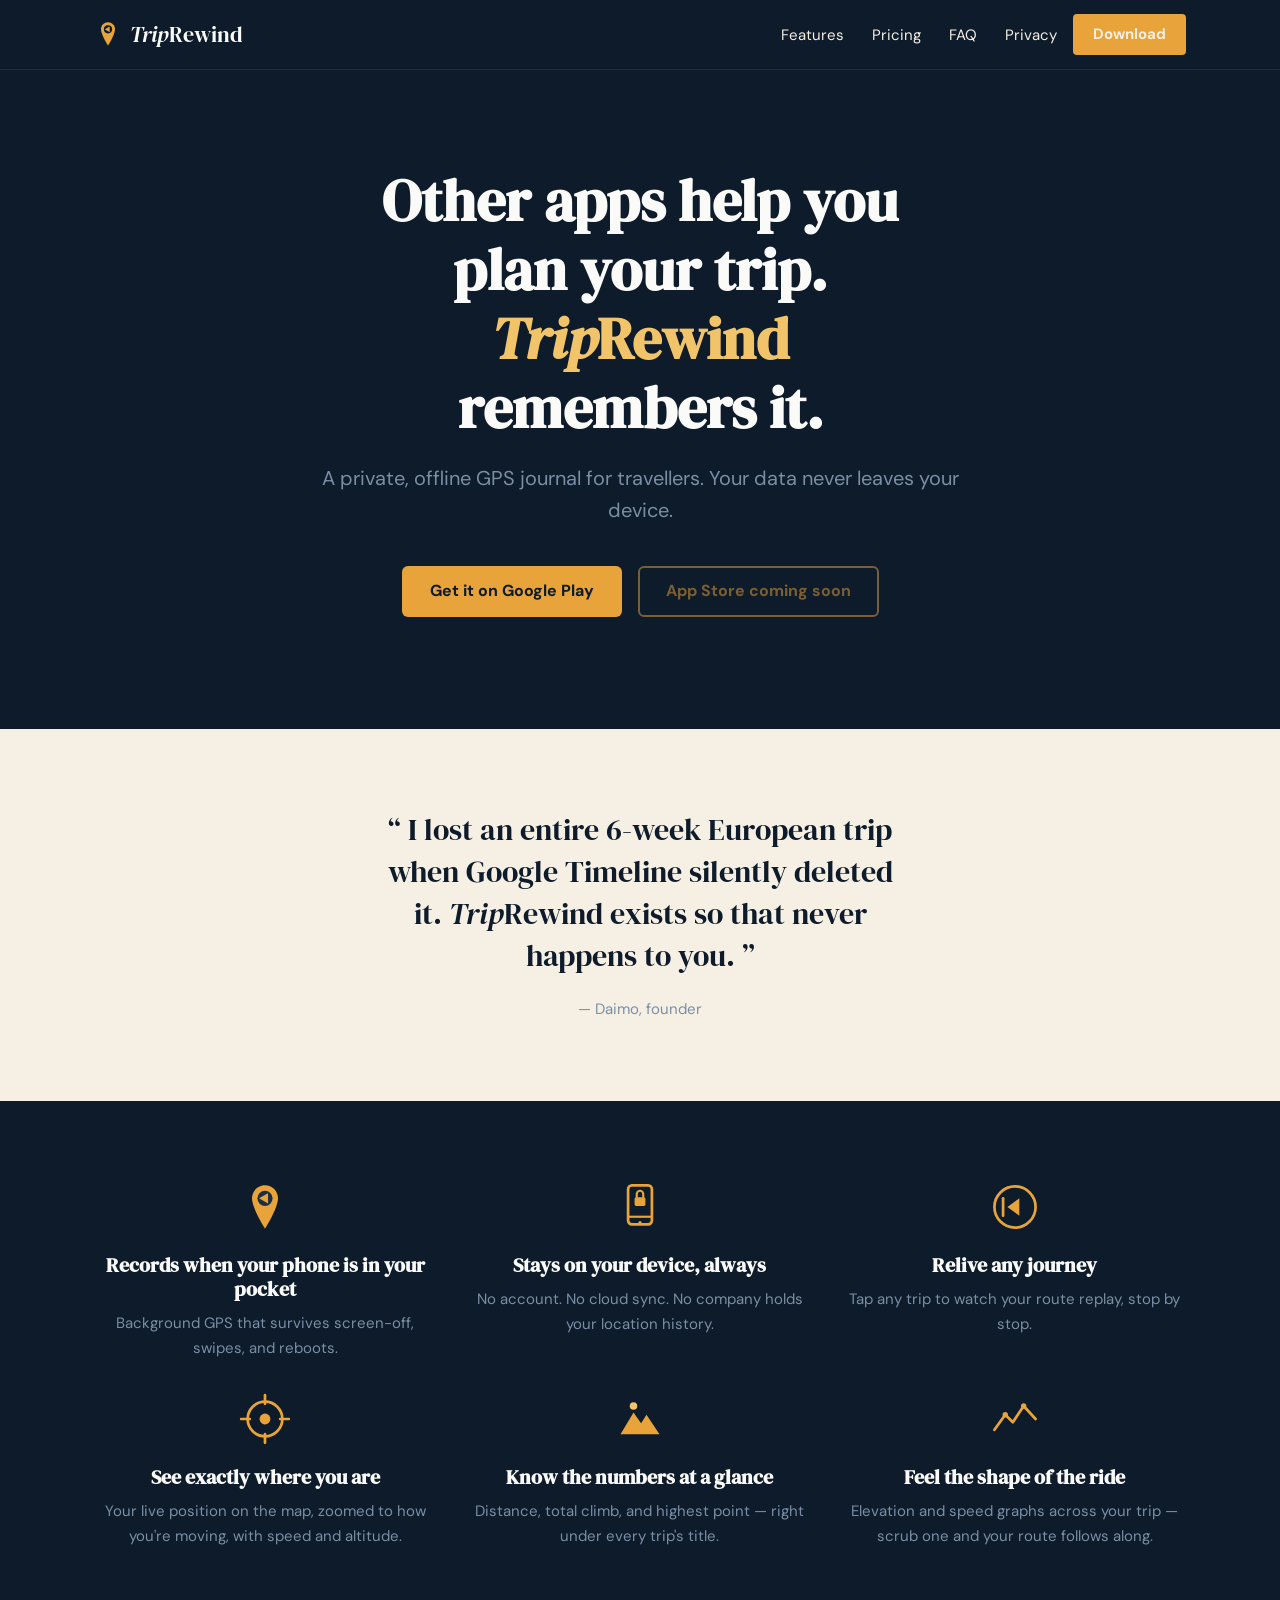
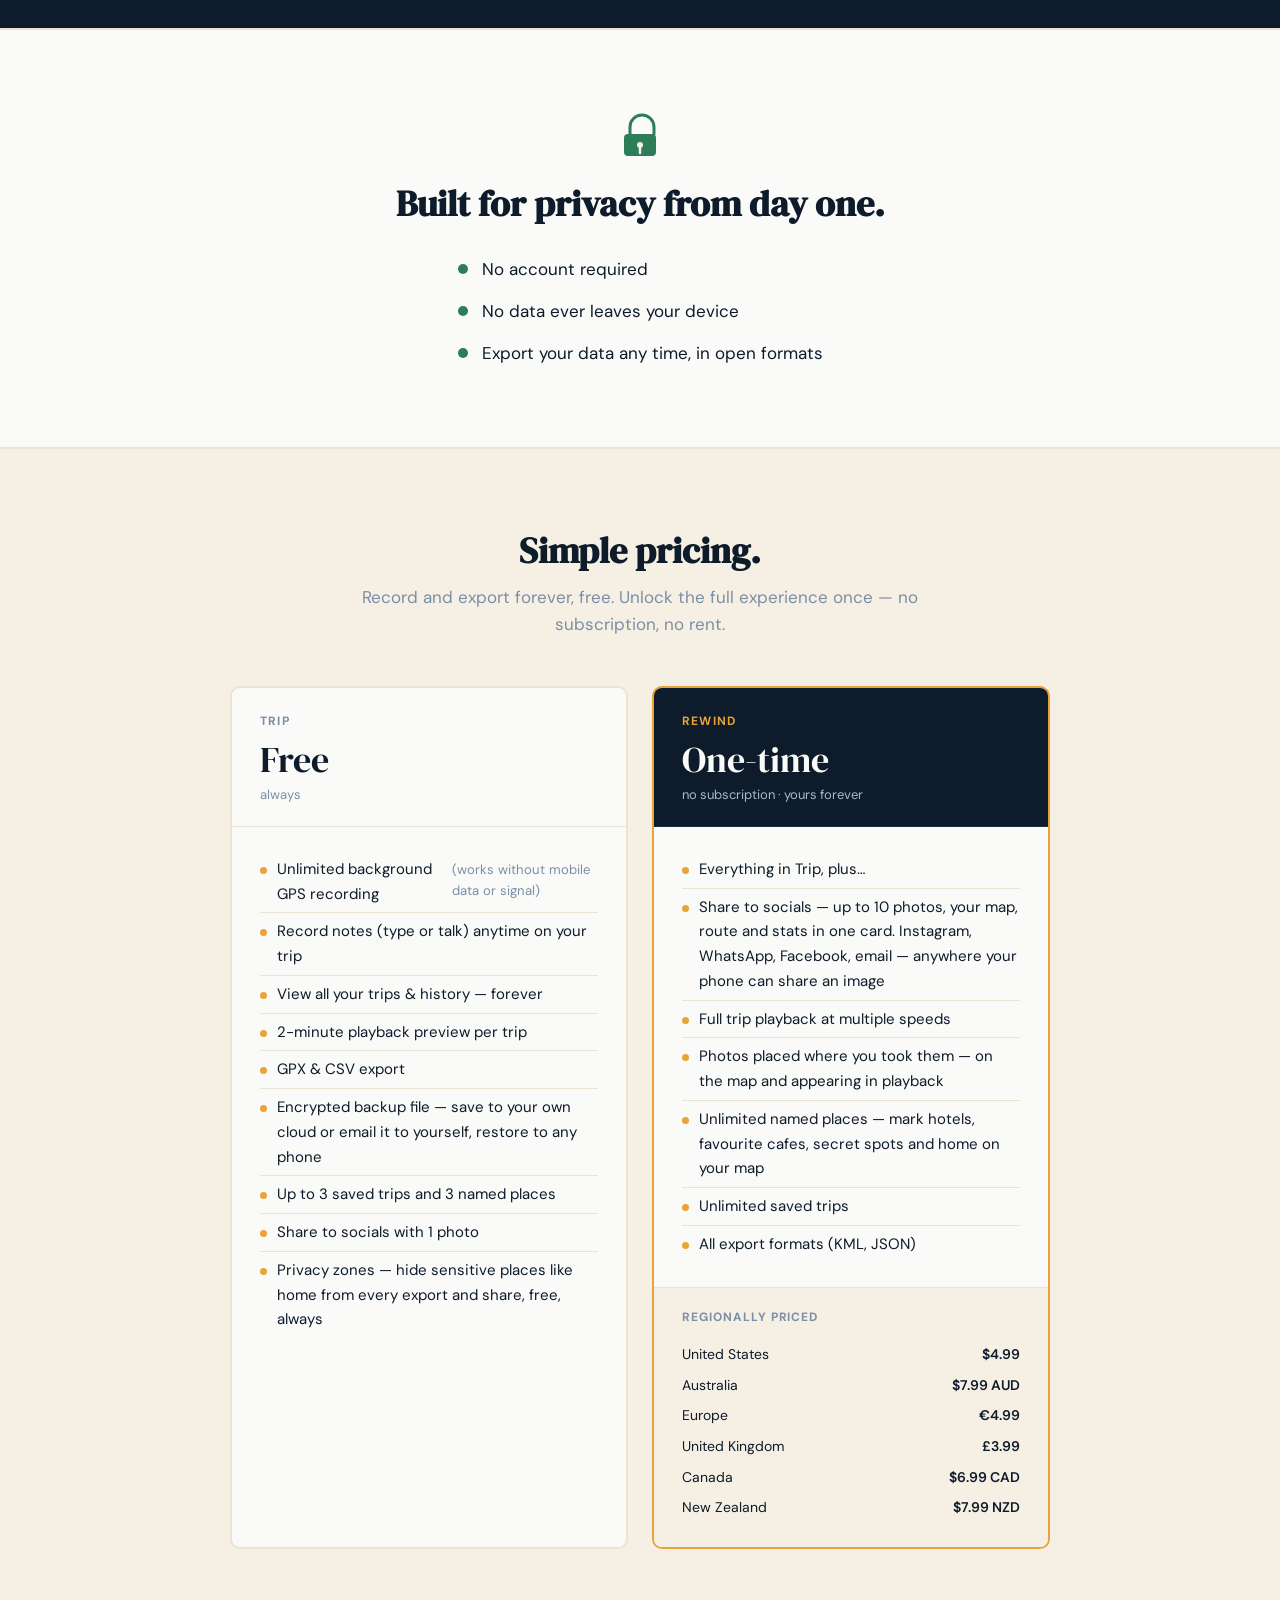
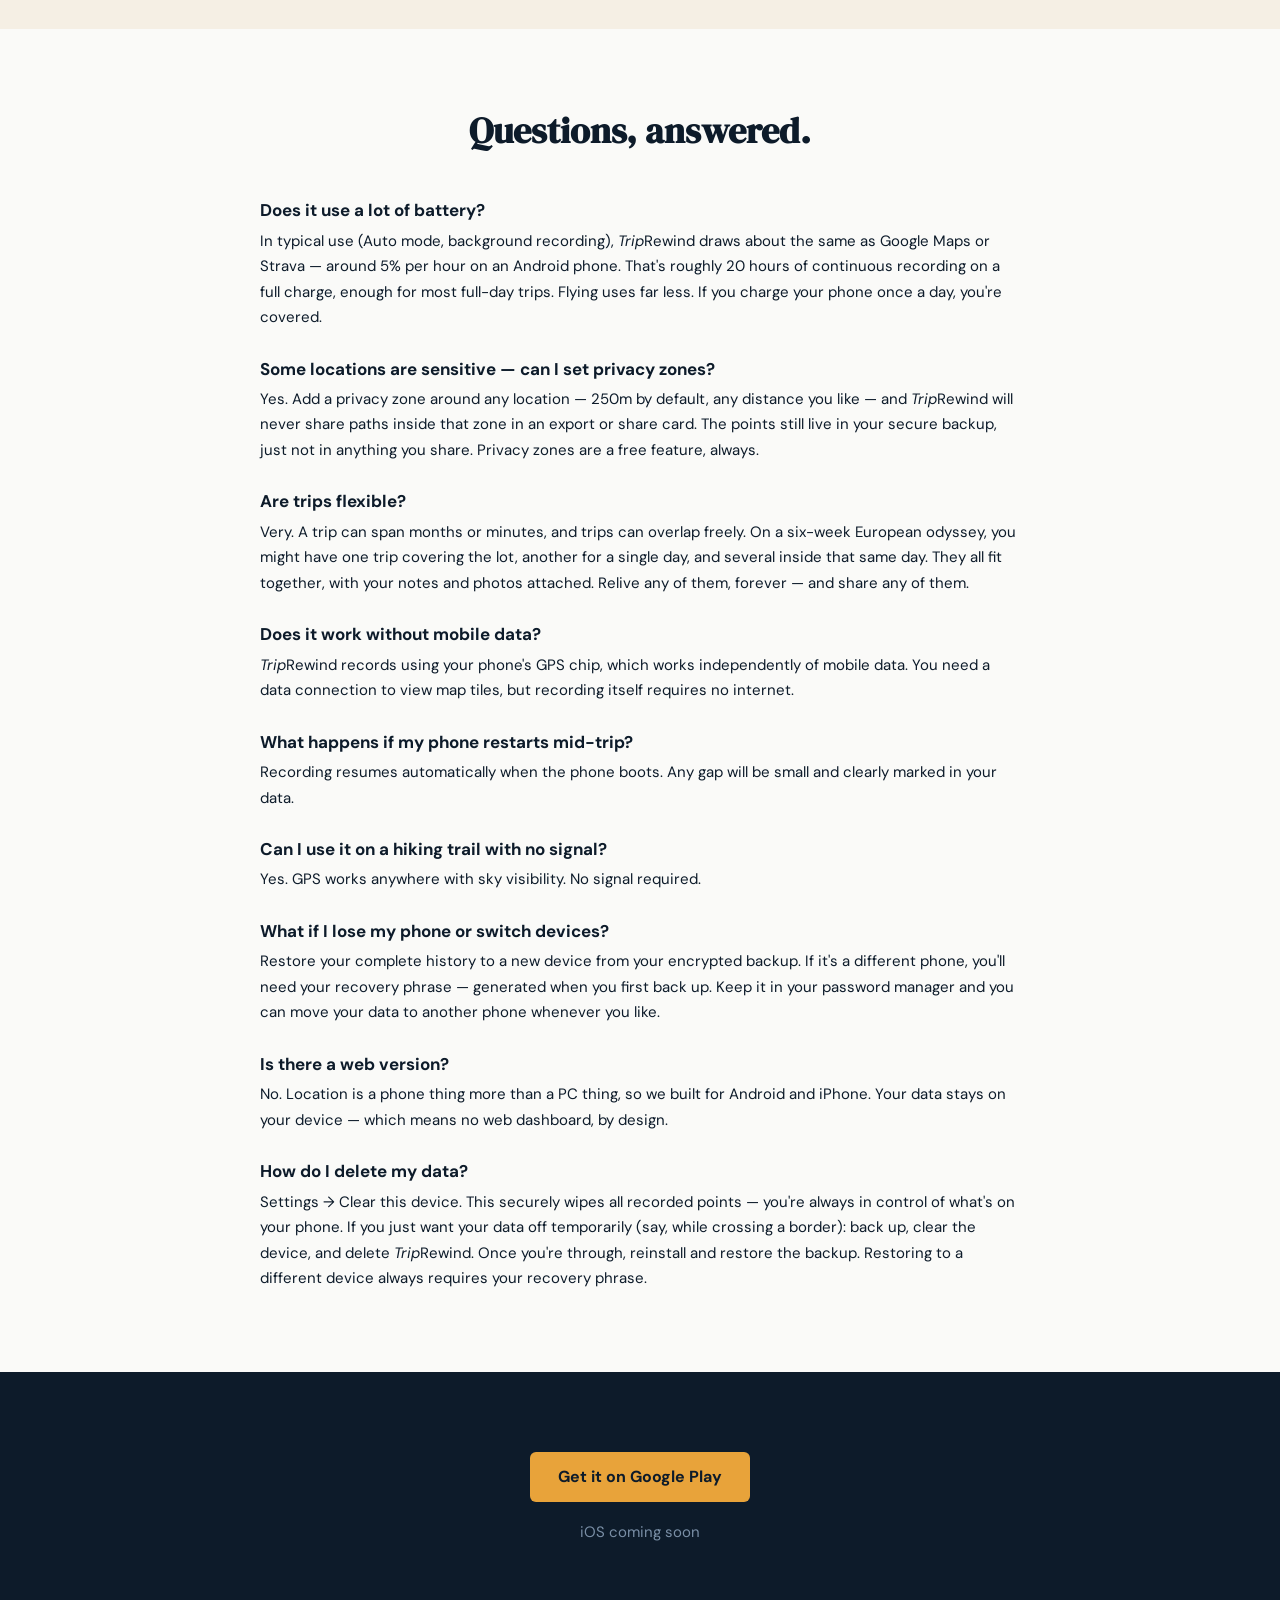
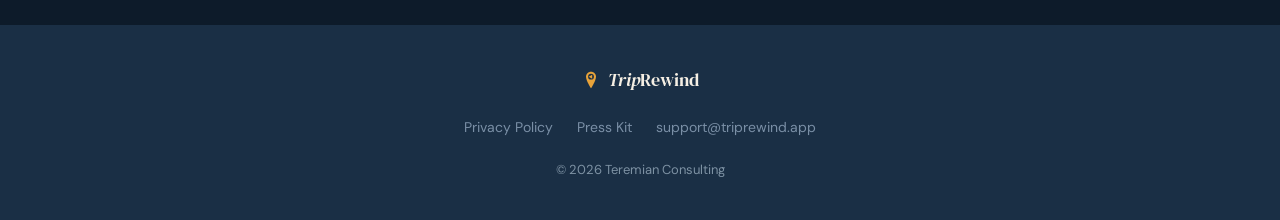
==== index.html @ ffeee14d "Updates for consistency." ====
<!DOCTYPE html>
<html lang="en">
<head>
  <meta charset="UTF-8">
  <meta name="viewport" content="width=device-width, initial-scale=1.0">
  <title>TripRewind — Your journey. Your data.</title>
  <meta name="description" content="A private, offline GPS journal for travellers. Records where you go and stores it on your device — no account, no cloud, no company holds your location history.">
  <link rel="stylesheet" href="style.css">
  <!-- Favicon placeholder: replace with /favicon.ico before launch -->
</head>
<body>

  <!-- ── Nav ──────────────────────────────────────────────────── -->
  <nav class="site-nav" aria-label="Site navigation">
    <div class="nav-inner">
      <a class="wordmark" href="/">
        <svg xmlns="http://www.w3.org/2000/svg" viewBox="0 0 48 48" fill="none" width="28" height="28" aria-hidden="true">
          <path d="M24 4C17.373 4 12 9.373 12 16C12 25.333 24 44 24 44C24 44 36 25.333 36 16C36 9.373 30.627 4 24 4Z" fill="#E8A33A"/>
          <circle cx="24" cy="16" r="7" fill="#0D1B2A"/>
          <path d="M26.8 11.2L26.8 20.8L18.5 16Z" fill="#E8A33A"/>
        </svg>
        <span><i>Trip</i>Rewind</span>
      </a>
      <ul class="nav-links" role="list">
        <li><a href="#features">Features</a></li>
        <li><a href="#pricing">Pricing</a></li>
        <li><a href="#faq">FAQ</a></li>
        <li><a href="/privacy/">Privacy</a></li>
        <li><a href="#download" class="btn btn-primary">Download</a></li>
      </ul>
    </div>
  </nav>

  <!-- ── Hero ─────────────────────────────────────────────────── -->
  <section class="hero">
    <h1>Other apps help you plan your trip. <span class="brand-accent"><i>Trip</i>Rewind</span> remembers&nbsp;it.</h1>
    <p class="subhead">A private, offline GPS journal for travellers. Your data never leaves your device.</p>
    <div class="cta-group">
      <!-- Replace href with Play Store URL before launch -->
      <a href="#" class="btn btn-primary">Get it on Google Play</a>
      <span class="btn btn-ghost" aria-disabled="true">App Store coming soon</span>
    </div>
  </section>

  <!-- ── Origin story ──────────────────────────────────────────── -->
  <section class="origin">
    <div class="container">
      <blockquote>
        I lost an entire 6-week European trip when Google Timeline silently deleted it.
        <i>Trip</i>Rewind exists so that never happens to you.
      </blockquote>
      <p class="attribution">— Daimo, founder</p>
    </div>
  </section>

  <!-- ── Features ──────────────────────────────────────────────── -->
  <section class="features" id="features" aria-label="Features">
    <div class="features-grid container">

      <div class="feature">
        <div class="feature-icon" aria-hidden="true">
          <!-- Map pin / recording icon -->
          <svg viewBox="0 0 48 48" fill="none" xmlns="http://www.w3.org/2000/svg">
            <path d="M24 4C17.373 4 12 9.373 12 16C12 25.333 24 44 24 44C24 44 36 25.333 36 16C36 9.373 30.627 4 24 4Z" fill="#E8A33A"/>
            <circle cx="24" cy="16" r="7" fill="#1A2F45"/>
            <path d="M26.8 11.2L26.8 20.8L18.5 16Z" fill="#E8A33A"/>
          </svg>
        </div>
        <h3>Records when your phone is in your pocket</h3>
        <p>Background GPS that survives screen-off, swipes, and reboots.</p>
      </div>

      <div class="feature">
        <div class="feature-icon" aria-hidden="true">
          <!-- On-device / phone + lock icon -->
          <svg viewBox="0 0 48 48" fill="none" xmlns="http://www.w3.org/2000/svg">
            <rect x="13" y="4" width="22" height="36" rx="3.5" stroke="#E8A33A" stroke-width="2.5"/>
            <line x1="13" y1="33" x2="35" y2="33" stroke="#E8A33A" stroke-width="2"/>
            <circle cx="24" cy="38.5" r="1.5" fill="#E8A33A"/>
            <rect x="19" y="15" width="10" height="8" rx="1.5" fill="#E8A33A"/>
            <path d="M21 15V12C21 10.343 22.343 9 24 9C25.657 9 27 10.343 27 12V15" stroke="#E8A33A" stroke-width="2" stroke-linecap="round"/>
          </svg>
        </div>
        <h3>Stays on your device, always</h3>
        <p>No account. No cloud sync. No company holds your location history.</p>
      </div>

      <div class="feature">
        <div class="feature-icon" aria-hidden="true">
          <!-- Rewind / playback icon -->
          <svg viewBox="0 0 48 48" fill="none" xmlns="http://www.w3.org/2000/svg">
            <circle cx="24" cy="24" r="19" stroke="#E8A33A" stroke-width="2.5"/>
            <path d="M28 16L28 32L17 24Z" fill="#E8A33A"/>
            <line x1="13" y1="16" x2="13" y2="32" stroke="#E8A33A" stroke-width="2.5" stroke-linecap="round"/>
          </svg>
        </div>
        <h3>Relive any journey</h3>
        <p>Tap any trip to watch your route replay, stop by stop.</p>
      </div>

      <div class="feature">
        <div class="feature-icon" aria-hidden="true">
          <!-- Crosshair / live position icon -->
          <svg viewBox="0 0 48 48" fill="none" xmlns="http://www.w3.org/2000/svg">
            <circle cx="24" cy="24" r="16" stroke="#E8A33A" stroke-width="2.5"/>
            <circle cx="24" cy="24" r="5" fill="#E8A33A"/>
            <line x1="24" y1="2" x2="24" y2="10" stroke="#E8A33A" stroke-width="2.5" stroke-linecap="round"/>
            <line x1="24" y1="38" x2="24" y2="46" stroke="#E8A33A" stroke-width="2.5" stroke-linecap="round"/>
            <line x1="2" y1="24" x2="10" y2="24" stroke="#E8A33A" stroke-width="2.5" stroke-linecap="round"/>
            <line x1="38" y1="24" x2="46" y2="24" stroke="#E8A33A" stroke-width="2.5" stroke-linecap="round"/>
          </svg>
        </div>
        <h3>See exactly where you are</h3>
        <p>Your live position on the map, zoomed to how you're moving, with speed and altitude.</p>
      </div>

      <div class="feature">
        <div class="feature-icon" aria-hidden="true">
          <!-- Mountain peak / trip stats icon -->
          <svg viewBox="0 0 48 48" fill="none" xmlns="http://www.w3.org/2000/svg">
            <path d="M6 38L18 18L25 28L30 20L42 38H6Z" fill="#E8A33A"/>
            <circle cx="18" cy="12" r="3.5" fill="#F2C46A"/>
          </svg>
        </div>
        <h3>Know the numbers at a glance</h3>
        <p>Distance, total climb, and highest point — right under every trip's title.</p>
      </div>

      <div class="feature">
        <div class="feature-icon" aria-hidden="true">
          <!-- Line chart / elevation & speed profile icon -->
          <svg viewBox="0 0 48 48" fill="none" xmlns="http://www.w3.org/2000/svg">
            <path d="M5 34L15 20L22 27L32 12L43 24" stroke="#E8A33A" stroke-width="2.5" stroke-linecap="round" stroke-linejoin="round"/>
            <circle cx="15" cy="20" r="2.5" fill="#E8A33A"/>
            <circle cx="32" cy="12" r="2.5" fill="#E8A33A"/>
          </svg>
        </div>
        <h3>Feel the shape of the ride</h3>
        <p>Elevation and speed graphs across your trip — scrub one and your route follows along.</p>
      </div>

    </div>
  </section>

  <!-- ── Privacy block ─────────────────────────────────────────── -->
  <section class="privacy-block" aria-label="Privacy">
    <div class="privacy-icon" aria-hidden="true">
      <!-- Lock icon in privacy green -->
      <svg viewBox="0 0 52 52" fill="none" xmlns="http://www.w3.org/2000/svg">
        <rect x="10" y="24" width="32" height="22" rx="4" fill="#2E7D5A"/>
        <path d="M16 24V17C16 10.373 21.373 5 28 5C34.627 5 40 10.373 40 17V24" stroke="#2E7D5A" stroke-width="3" stroke-linecap="round"/>
        <circle cx="26" cy="35" r="3" fill="#F5EFE4"/>
        <line x1="26" y1="38" x2="26" y2="43" stroke="#F5EFE4" stroke-width="2.5" stroke-linecap="round"/>
      </svg>
    </div>
    <h2>Built for privacy from day one.</h2>
    <ul class="privacy-bullets" role="list">
      <li>No account required</li>
      <li>No data ever leaves your device</li>
      <li>Export your data any time, in open formats</li>
    </ul>
  </section>

  <!-- ── Pricing ──────────────────────────────────────────────── -->
  <section class="pricing" id="pricing" aria-label="Pricing">
    <div class="container">
      <h2>Simple pricing.</h2>
      <p class="pricing-subhead">Record and export forever, free. Unlock the full experience once — no subscription, no rent.</p>
      <div class="pricing-grid">

        <div class="pricing-card pricing-card--free">
          <div class="pricing-card-header">
            <span class="pricing-tier-label">Trip</span>
            <div class="pricing-amount">Free</div>
            <div class="pricing-cadence">always</div>
          </div>
          <ul class="pricing-features" role="list">
            <li>Unlimited background GPS recording <em>(works without mobile data or signal)</em></li>
            <li>Record notes (type or talk) anytime on your trip</li>
            <li>View all your trips &amp; history — forever</li>
            <li>2-minute playback preview per trip</li>
            <li>GPX &amp; CSV export</li>
            <li>Encrypted backup file — save to your own cloud or email it to yourself, restore to any phone</li>
            <li>Up to 3 saved trips and 3 named places</li>
            <li>Share to socials with 1 photo</li>
            <li>Privacy zones — hide sensitive places like home from every export and share, free, always</li>
          </ul>
        </div>

        <div class="pricing-card pricing-card--rewind">
          <div class="pricing-card-header">
            <span class="pricing-tier-label">Rewind</span>
            <div class="pricing-amount">One-time</div>
            <div class="pricing-cadence">no subscription · yours forever</div>
          </div>
          <ul class="pricing-features" role="list">
            <li>Everything in Trip, plus&hellip;</li>
            <li>Share to socials — up to 10 photos, your map, route and stats in one card. Instagram, WhatsApp, Facebook, email — anywhere your phone can share an image</li>
            <li>Full trip playback at multiple speeds</li>
            <li>Photos placed where you took them — on the map and appearing in playback</li>
            <li>Unlimited named places — mark hotels, favourite cafes, secret spots and home on your map</li>
            <li>Unlimited saved trips</li>
            <li>All export formats (KML, JSON)</li>
          </ul>
          <div class="pricing-regional">
            <p class="pricing-regional-label">Regionally priced</p>
            <table class="pricing-table" aria-label="Regional prices">
              <tbody>
                <tr><td>United States</td><td>$4.99</td></tr>
                <tr><td>Australia</td><td>$7.99 AUD</td></tr>
                <tr><td>Europe</td><td>€4.99</td></tr>
                <tr><td>United Kingdom</td><td>£3.99</td></tr>
                <tr><td>Canada</td><td>$6.99 CAD</td></tr>
                <tr><td>New Zealand</td><td>$7.99 NZD</td></tr>
              </tbody>
            </table>
          </div>
        </div>

      </div>
    </div>
  </section>

  <!-- ── FAQ ──────────────────────────────────────────────────── -->
  <section class="faq" id="faq" aria-label="Frequently asked questions">
    <div class="container">
      <h2>Questions, answered.</h2>
      <div class="faq-list">

        <div class="faq-item">
          <h3>Does it use a lot of battery?</h3>
          <p>In typical use (Auto mode, background recording), <i>Trip</i>Rewind draws about the same as Google Maps or Strava — around 5% per hour on an Android phone. That's roughly 20 hours of continuous recording on a full charge, enough for most full-day trips. Flying uses far less. If you charge your phone once a day, you're covered.</p>
        </div>

        <div class="faq-item">
          <h3>Some locations are sensitive — can I set privacy zones?</h3>
          <p>Yes. Add a privacy zone around any location — 250m by default, any distance you like — and <i>Trip</i>Rewind will never share paths inside that zone in an export or share card. The points still live in your secure backup, just not in anything you share. Privacy zones are a free feature, always.</p>
        </div>

        <div class="faq-item">
          <h3>Are trips flexible?</h3>
          <p>Very. A trip can span months or minutes, and trips can overlap freely. On a six-week European odyssey, you might have one trip covering the lot, another for a single day, and several inside that same day. They all fit together, with your notes and photos attached. Relive any of them, forever — and share any of them.</p>
        </div>

        <div class="faq-item">
          <h3>Does it work without mobile data?</h3>
          <p><i>Trip</i>Rewind records using your phone's GPS chip, which works independently of mobile data. You need a data connection to view map tiles, but recording itself requires no internet.</p>
        </div>

        <div class="faq-item">
          <h3>What happens if my phone restarts mid-trip?</h3>
          <p>Recording resumes automatically when the phone boots. Any gap will be small and clearly marked in your data.</p>
        </div>

        <div class="faq-item">
          <h3>Can I use it on a hiking trail with no signal?</h3>
          <p>Yes. GPS works anywhere with sky visibility. No signal required.</p>
        </div>

        <div class="faq-item">
          <h3>What if I lose my phone or switch devices?</h3>
          <p>Restore your complete history to a new device from your encrypted backup. If it's a different phone, you'll need your recovery phrase — generated when you first back up. Keep it in your password manager and you can move your data to another phone whenever you like.</p>
        </div>

        <div class="faq-item">
          <h3>Is there a web version?</h3>
          <p>No. Location is a phone thing more than a PC thing, so we built for Android and iPhone. Your data stays on your device — which means no web dashboard, by design.</p>
        </div>

        <div class="faq-item">
          <h3>How do I delete my data?</h3>
          <p>Settings → Clear this device. This securely wipes all recorded points — you're always in control of what's on your phone. If you just want your data off temporarily (say, while crossing a border): back up, clear the device, and delete <i>Trip</i>Rewind. Once you're through, reinstall and restore the backup. Restoring to a different device always requires your recovery phrase.</p>
        </div>

      </div>
    </div>
  </section>

  <!-- ── Download CTA ──────────────────────────────────────────── -->
  <section class="download" id="download" aria-label="Download">
    <div class="container">
      <!-- Replace href with Play Store URL before launch -->
      <a href="#" class="btn btn-primary">Get it on Google Play</a>
      <p>iOS coming soon</p>
    </div>
  </section>

  <!-- ── Footer ────────────────────────────────────────────────── -->
  <footer class="site-footer" aria-label="Footer">
    <div class="footer-inner">
      <a class="wordmark-sm" href="/">
        <svg xmlns="http://www.w3.org/2000/svg" viewBox="0 0 48 48" fill="none" width="20" height="20" aria-hidden="true">
          <path d="M24 4C17.373 4 12 9.373 12 16C12 25.333 24 44 24 44C24 44 36 25.333 36 16C36 9.373 30.627 4 24 4Z" fill="#E8A33A"/>
          <circle cx="24" cy="16" r="7" fill="#1A2F45"/>
          <path d="M26.8 11.2L26.8 20.8L18.5 16Z" fill="#E8A33A"/>
        </svg>
        <span><i>Trip</i>Rewind</span>
      </a>
      <ul class="footer-links" role="list">
        <li><a href="/privacy/">Privacy Policy</a></li>
        <li><a href="/press/">Press Kit</a></li>
        <li><a href="mailto:support@triprewind.app">support@triprewind.app</a></li>
      </ul>
      <p class="footer-copy">© 2026 Teremian Consulting</p>
    </div>
  </footer>

</body>
</html>
---- style.css ----
@import url('https://fonts.googleapis.com/css2?family=DM+Serif+Display:ital@0;1&family=DM+Sans:wght@400;600;700&display=swap');

/* ── Variables ─────────────────────────────────────────────────── */
:root {
  --navy:           #0D1B2A;
  --navy-mid:       #1A2F45;
  --navy-light:     #243C56;
  --amber:          #E8A33A;
  --amber-dark:     #B87D1E;
  --amber-light:    #F2C46A;
  --cream:          #F5EFE4;
  --cream-dark:     #EDE3D2;
  --white:          #FAFAF8;
  --privacy-green:  #2E7D5A;
  --slate:          #7A8FA6;
  --slate-light:    #A8BCCC;

  --font-display: 'DM Serif Display', Georgia, serif;
  --font-body:    'DM Sans', system-ui, sans-serif;

  --max-w: 1140px;
  --pad-section: 5rem 1.5rem;
}

/* ── Reset ─────────────────────────────────────────────────────── */
*, *::before, *::after { box-sizing: border-box; margin: 0; padding: 0; }
html { scroll-behavior: smooth; -webkit-text-size-adjust: 100%; }
body {
  font-family: var(--font-body);
  font-size: 1.0625rem;
  line-height: 1.65;
  color: var(--navy);
  background: var(--white);
}
img, svg { display: block; }
a { color: inherit; text-decoration: none; }
ul { list-style: none; }

/* ── Layout ────────────────────────────────────────────────────── */
.container {
  max-width: var(--max-w);
  margin: 0 auto;
  padding: 0 1.5rem;
}

/* ── Type ──────────────────────────────────────────────────────── */
h1, h2, h3 { font-family: var(--font-display); line-height: 1.2; }
i { font-style: italic; }

/* ── Wordmark ──────────────────────────────────────────────────── */
.wordmark {
  display: flex;
  align-items: center;
  gap: 0.5rem;
  font-family: var(--font-display);
  font-size: 1.375rem;
  color: var(--white);
}
.wordmark svg { flex-shrink: 0; }
.wordmark span { white-space: nowrap; }

/* ── Buttons ───────────────────────────────────────────────────── */
.btn {
  display: inline-block;
  font-family: var(--font-body);
  font-size: 1rem;
  font-weight: 700;
  padding: 0.75rem 1.75rem;
  border-radius: 0.375rem;
  transition: background 0.15s, color 0.15s;
  cursor: pointer;
}
.btn-primary {
  background: var(--amber);
  color: var(--navy);
}
.btn-primary:hover { background: var(--amber-dark); }

.btn-ghost {
  background: transparent;
  color: var(--amber);
  border: 2px solid var(--amber);
  padding: calc(0.75rem - 2px) calc(1.75rem - 2px);
}
.btn-ghost:hover { background: rgba(232, 163, 58, 0.1); }
.btn-ghost[aria-disabled="true"] {
  opacity: 0.5;
  cursor: default;
  pointer-events: none;
}

/* ── Nav ───────────────────────────────────────────────────────── */
.site-nav {
  position: sticky;
  top: 0;
  z-index: 100;
  background: var(--navy);
  border-bottom: 1px solid var(--navy-mid);
}
.nav-inner {
  display: flex;
  align-items: center;
  justify-content: space-between;
  flex-wrap: wrap;
  gap: 0.5rem 1rem;
  max-width: var(--max-w);
  margin: 0 auto;
  padding: 0.875rem 1.5rem;
}
.nav-links {
  display: flex;
  align-items: center;
  flex-wrap: wrap;
  gap: 0.25rem;
}
.nav-links a {
  color: var(--cream);
  font-size: 0.9375rem;
  padding: 0.4rem 0.75rem;
  border-radius: 0.25rem;
  transition: color 0.15s;
}
.nav-links a:hover { color: var(--amber-light); }
.nav-links .btn { padding: 0.5rem 1.25rem; font-size: 0.9375rem; }

/* ── Hero ──────────────────────────────────────────────────────── */
.hero {
  background: var(--navy);
  padding: 6rem 1.5rem 7rem;
  text-align: center;
}
.hero h1 {
  font-size: clamp(2.125rem, 4.5vw, 3.75rem);
  color: var(--white);
  max-width: 20ch;
  margin: 0 auto 1.25rem;
}
.hero h1 .brand-accent { color: var(--amber-light); }
.hero .subhead {
  font-size: clamp(1rem, 2vw, 1.25rem);
  color: var(--slate);
  max-width: 46ch;
  margin: 0 auto 2.5rem;
  line-height: 1.6;
}
.hero .cta-group {
  display: flex;
  flex-wrap: wrap;
  gap: 1rem;
  justify-content: center;
  align-items: center;
}

/* ── Origin story ──────────────────────────────────────────────── */
.origin {
  background: var(--cream);
  padding: var(--pad-section);
  text-align: center;
}
.origin blockquote {
  font-family: var(--font-display);
  font-size: clamp(1.25rem, 2.5vw, 1.875rem);
  color: var(--navy);
  max-width: 34ch;
  margin: 0 auto 1.25rem;
  line-height: 1.4;
}
.origin blockquote::before { content: '\201C'; }
.origin blockquote::after  { content: '\201D'; }
.origin .attribution {
  font-size: 0.9375rem;
  color: var(--slate);
}

/* ── Features ──────────────────────────────────────────────────── */
.features {
  background: var(--navy);
  padding: var(--pad-section);
}
.features-grid {
  display: grid;
  grid-template-columns: 1fr;
  gap: 3rem;
  max-width: var(--max-w);
  margin: 0 auto;
}
.feature { text-align: center; }
.feature-icon {
  width: 52px;
  height: 52px;
  margin: 0 auto 1.25rem;
}
.feature h3 {
  font-family: var(--font-display);
  font-size: 1.25rem;
  color: var(--white);
  margin-bottom: 0.625rem;
}
.feature p {
  font-size: 0.9375rem;
  color: var(--slate);
  max-width: 28ch;
  margin: 0 auto;
}

/* ── Privacy block ─────────────────────────────────────────────── */
.privacy-block {
  background: var(--white);
  padding: var(--pad-section);
  text-align: center;
  border-top: 2px solid var(--cream-dark);
  border-bottom: 2px solid var(--cream-dark);
}
.privacy-block .privacy-icon {
  width: 52px;
  height: 52px;
  margin: 0 auto 1.25rem;
}
.privacy-block h2 {
  font-size: clamp(1.625rem, 3vw, 2.25rem);
  color: var(--navy);
  margin-bottom: 1.75rem;
}
.privacy-bullets {
  display: inline-flex;
  flex-direction: column;
  gap: 0.875rem;
  text-align: left;
}
.privacy-bullets li {
  display: flex;
  align-items: center;
  gap: 0.875rem;
  font-size: 1.0625rem;
  color: var(--navy);
}
.privacy-bullets li::before {
  content: '';
  display: inline-block;
  width: 10px;
  height: 10px;
  border-radius: 50%;
  background: var(--privacy-green);
  flex-shrink: 0;
}

/* ── Pricing ───────────────────────────────────────────────────── */
.pricing {
  background: var(--cream);
  padding: var(--pad-section);
  text-align: center;
}
.pricing h2 {
  font-size: clamp(1.625rem, 3vw, 2.25rem);
  color: var(--navy);
  margin-bottom: 0.75rem;
}
.pricing-subhead {
  font-size: clamp(0.9375rem, 1.5vw, 1.0625rem);
  color: var(--slate);
  max-width: 50ch;
  margin: 0 auto 3rem;
  line-height: 1.6;
}
.pricing-grid {
  display: grid;
  grid-template-columns: 1fr;
  gap: 1.5rem;
  max-width: 820px;
  margin: 0 auto;
  text-align: left;
}
@media (min-width: 640px) {
  .pricing-grid { grid-template-columns: 1fr 1fr; }
}
.pricing-card {
  background: var(--white);
  border-radius: 0.625rem;
  border: 2px solid var(--cream-dark);
  overflow: hidden;
  display: flex;
  flex-direction: column;
}
.pricing-card--rewind { border-color: var(--amber); }
.pricing-card-header {
  padding: 1.5rem 1.75rem 1.25rem;
  border-bottom: 1px solid var(--cream-dark);
}
.pricing-card--rewind .pricing-card-header {
  background: var(--navy);
  border-bottom-color: var(--navy-mid);
}
.pricing-tier-label {
  font-family: var(--font-body);
  font-size: 0.75rem;
  font-weight: 700;
  letter-spacing: 0.1em;
  text-transform: uppercase;
  color: var(--slate);
  display: block;
  margin-bottom: 0.5rem;
}
.pricing-card--rewind .pricing-tier-label { color: var(--amber); }
.pricing-amount {
  font-family: var(--font-display);
  font-size: clamp(1.75rem, 3vw, 2.25rem);
  color: var(--navy);
  line-height: 1.1;
}
.pricing-card--rewind .pricing-amount { color: var(--white); }
.pricing-cadence {
  font-size: 0.8125rem;
  color: var(--slate);
  margin-top: 0.3rem;
}
.pricing-card--rewind .pricing-cadence { color: var(--slate-light); }
.pricing-features {
  padding: 1.5rem 1.75rem;
  flex: 1;
}
.pricing-features li {
  font-size: 0.9375rem;
  color: var(--navy);
  padding: 0.375rem 0;
  border-bottom: 1px solid var(--cream-dark);
  display: flex;
  align-items: baseline;
  gap: 0.625rem;
}
.pricing-features li:last-child { border-bottom: none; }
.pricing-features li em {
  font-style: normal;
  color: var(--slate);
  font-size: 0.875em;
}
.pricing-features li::before {
  content: '';
  display: inline-block;
  width: 7px;
  height: 7px;
  border-radius: 50%;
  background: var(--amber);
  flex-shrink: 0;
  margin-top: 0.3em;
}
.pricing-regional {
  padding: 1.25rem 1.75rem 1.5rem;
  border-top: 1px solid var(--cream-dark);
  background: var(--cream);
}
.pricing-regional-label {
  font-size: 0.75rem;
  font-weight: 700;
  letter-spacing: 0.08em;
  text-transform: uppercase;
  color: var(--slate);
  margin-bottom: 0.75rem;
}
.pricing-table {
  width: 100%;
  border-collapse: collapse;
  font-size: 0.875rem;
}
.pricing-table td {
  padding: 0.3rem 0;
  color: var(--navy);
  line-height: 1.5;
}
.pricing-table td:last-child {
  text-align: right;
  font-weight: 600;
}

/* ── FAQ ───────────────────────────────────────────────────────── */
.faq {
  background: var(--white);
  padding: var(--pad-section);
}
.faq h2 {
  font-size: clamp(1.625rem, 3vw, 2.25rem);
  color: var(--navy);
  text-align: center;
  margin-bottom: 3rem;
}
.faq-list {
  max-width: 760px;
  margin: 0 auto;
  display: flex;
  flex-direction: column;
  gap: 1.75rem;
}
.faq-item h3 {
  font-family: var(--font-body);
  font-size: 1.0625rem;
  font-weight: 700;
  color: var(--navy);
  margin-bottom: 0.5rem;
}
.faq-item p {
  font-size: 0.9375rem;
  color: var(--navy);
  line-height: 1.7;
}

/* ── Download CTA ──────────────────────────────────────────────── */
.download {
  background: var(--navy);
  padding: var(--pad-section);
  text-align: center;
}
.download p {
  margin-top: 1.125rem;
  color: var(--slate);
  font-size: 0.9375rem;
}

/* ── Footer ────────────────────────────────────────────────────── */
.site-footer {
  background: var(--navy-mid);
  padding: 2.5rem 1.5rem;
}
.footer-inner {
  max-width: var(--max-w);
  margin: 0 auto;
  display: flex;
  flex-direction: column;
  align-items: center;
  gap: 1.125rem;
  text-align: center;
}
.footer-links {
  display: flex;
  flex-wrap: wrap;
  gap: 0.25rem 1.5rem;
  justify-content: center;
}
.footer-links a {
  color: var(--slate);
  font-size: 0.875rem;
  transition: color 0.15s;
}
.footer-links a:hover { color: var(--amber-light); }
.footer-copy {
  font-size: 0.8125rem;
  color: var(--slate-light);
  opacity: 0.7;
}
.wordmark-sm {
  font-family: var(--font-display);
  font-size: 1.125rem;
  color: var(--cream);
  display: flex;
  align-items: center;
  gap: 0.4rem;
}

/* ── Privacy page ──────────────────────────────────────────────── */
.page-wrap {
  background: var(--white);
  padding: 4rem 1.5rem 5.5rem;
}
.prose {
  max-width: 740px;
  margin: 0 auto;
}
.prose h1 {
  font-size: clamp(2rem, 4vw, 3rem);
  color: var(--navy);
  margin-bottom: 1rem;
}
.prose .meta {
  font-size: 0.875rem;
  color: var(--slate);
  margin-bottom: 2.5rem;
  padding-bottom: 1.5rem;
  border-bottom: 1px solid var(--cream-dark);
  line-height: 1.8;
}
.prose .short-version {
  background: var(--cream);
  border-left: 4px solid var(--privacy-green);
  padding: 1.25rem 1.5rem;
  margin: 0 0 2.5rem;
  border-radius: 0 0.375rem 0.375rem 0;
}
.prose .short-version p { font-size: 1.0625rem; line-height: 1.65; }
.prose h2 {
  font-size: clamp(1.375rem, 2.5vw, 1.75rem);
  color: var(--navy);
  margin: 3rem 0 0.875rem;
  padding-top: 1rem;
  border-top: 1px solid var(--cream-dark);
}
.prose h2:first-of-type { border-top: none; margin-top: 0; }
.prose h3 {
  font-family: var(--font-body);
  font-size: 1rem;
  font-weight: 700;
  color: var(--navy);
  margin: 1.75rem 0 0.5rem;
  text-transform: uppercase;
  letter-spacing: 0.04em;
  font-size: 0.875rem;
}
.prose p {
  color: var(--navy);
  margin-bottom: 1rem;
  line-height: 1.7;
}
.prose ul {
  list-style: disc;
  margin: 0.25rem 0 1rem 1.5rem;
  color: var(--navy);
}
.prose ul li { margin-bottom: 0.4rem; line-height: 1.65; }
.prose a {
  color: var(--privacy-green);
  text-decoration: underline;
  text-underline-offset: 2px;
}
.prose a:hover { color: var(--navy); }
.prose .contact-block {
  margin-top: 2rem;
  padding: 1.5rem;
  background: var(--cream);
  border-radius: 0.5rem;
  font-size: 0.9375rem;
}
.prose .contact-block a { color: var(--navy); font-weight: 600; }

/* ── Press page ────────────────────────────────────────────────── */
.press-header {
  background: var(--navy);
  padding: 5rem 1.5rem 4rem;
}
.press-header .eyebrow {
  font-family: var(--font-body);
  font-size: 0.75rem;
  font-weight: 700;
  letter-spacing: 0.12em;
  text-transform: uppercase;
  color: var(--amber);
  margin-bottom: 1rem;
}
.press-header h1 {
  font-size: clamp(2rem, 4vw, 3rem);
  color: var(--white);
  margin-bottom: 1.125rem;
}
.press-header .lead {
  font-size: clamp(1rem, 1.5vw, 1.125rem);
  color: var(--slate);
  max-width: 52ch;
  line-height: 1.65;
  margin-bottom: 1.75rem;
}

.press-body {
  background: var(--white);
  padding: 0 1.5rem 5rem;
}
.press-content {
  max-width: 820px;
  margin: 0 auto;
}

/* Section = label (all-caps amber) + content, separated by a hairline */
.press-section {
  display: grid;
  grid-template-columns: 180px 1fr;
  gap: 0 2.5rem;
  padding: 2.5rem 0;
  border-bottom: 1px solid var(--cream-dark);
  align-items: start;
}
.press-section:last-child { border-bottom: none; }

.press-section h2 {
  font-family: var(--font-body);
  font-size: 0.6875rem;
  font-weight: 700;
  text-transform: uppercase;
  letter-spacing: 0.12em;
  color: var(--amber-dark);
  padding-top: 0.25rem; /* optical align with first line of text */
  line-height: 1.4;
}
.press-section-body { min-width: 0; }
.press-section-body p {
  font-size: 0.9375rem;
  color: var(--navy);
  line-height: 1.7;
  margin-bottom: 0.875rem;
}
.press-section-body p:last-child { margin-bottom: 0; }
.press-section-body ul {
  list-style: disc;
  margin: 0.25rem 0 0.875rem 1.25rem;
}
.press-section-body ul li {
  font-size: 0.9375rem;
  color: var(--navy);
  margin-bottom: 0.4rem;
  line-height: 1.65;
}

/* Key facts table */
.facts-table {
  width: 100%;
  border-collapse: collapse;
  font-size: 0.9375rem;
}
.facts-table td {
  padding: 0.625rem 0.875rem;
  vertical-align: top;
  border-bottom: 1px solid var(--cream-dark);
  line-height: 1.5;
}
.facts-table td:first-child {
  font-weight: 700;
  color: var(--navy);
  white-space: nowrap;
  width: 44%;
  color: var(--slate);
  font-weight: 600;
}
.facts-table tr:last-child td { border-bottom: none; }
.facts-table tr:nth-child(odd) td { background: var(--cream); }
.facts-table tr:first-child td { border-radius: 0.375rem 0.375rem 0 0; }

/* Feature items (Records / Stores / etc.) */
.feature-item { margin-bottom: 1.25rem; }
.feature-item:last-child { margin-bottom: 0; }
.feature-item strong {
  display: block;
  font-size: 0.9375rem;
  font-weight: 700;
  color: var(--navy);
  margin-bottom: 0.2rem;
}
.feature-item p { margin: 0; font-size: 0.9375rem; color: var(--navy); line-height: 1.65; }

/* Pull quotes */
.pull-quote {
  border-left: 4px solid var(--amber);
  padding: 0.875rem 1.25rem;
  margin: 0.875rem 0;
  font-family: var(--font-display);
  font-size: 1.125rem;
  color: var(--navy);
  background: var(--cream);
  border-radius: 0 0.375rem 0.375rem 0;
  line-height: 1.4;
}
.pull-quote:last-child { margin-bottom: 0; }

/* Brand swatches */
.brand-swatches {
  display: flex;
  flex-wrap: wrap;
  gap: 1rem;
  margin: 0.875rem 0 1.25rem;
}
.swatch {
  display: flex;
  align-items: center;
  gap: 0.75rem;
  font-size: 0.875rem;
  color: var(--navy);
  line-height: 1.4;
}
.swatch-dot {
  width: 40px;
  height: 40px;
  border-radius: 0.5rem;
  flex-shrink: 0;
  border: 1px solid rgba(0,0,0,0.1);
}
.swatch code {
  font-size: 0.8125rem;
  color: var(--slate);
  display: block;
}

/* Asset request box */
.asset-box {
  background: var(--navy);
  padding: 1.5rem;
  border-radius: 0.5rem;
  margin-top: 1.25rem;
}
.asset-box p {
  color: var(--slate-light);
  font-size: 0.9375rem;
  margin-bottom: 0.5rem;
}
.asset-box p:last-child { margin-bottom: 0; }
.asset-box a { color: var(--amber-light); text-decoration: underline; text-underline-offset: 2px; }
.asset-box strong { color: var(--white); }
.asset-box ul {
  list-style: disc;
  margin: 0.5rem 0 0.75rem 1.25rem;
}
.asset-box ul li { color: var(--slate-light); font-size: 0.9375rem; margin-bottom: 0.3rem; }

/* Responsive: stack label above content on mobile */
@media (max-width: 639px) {
  .press-section {
    grid-template-columns: 1fr;
    gap: 0.5rem;
  }
  .press-section h2 { padding-top: 0; }
}

/* ── Responsive ────────────────────────────────────────────────── */
@media (min-width: 640px) {
  .features-grid { grid-template-columns: repeat(3, 1fr); gap: 2rem; }
  .feature p { max-width: none; }
}
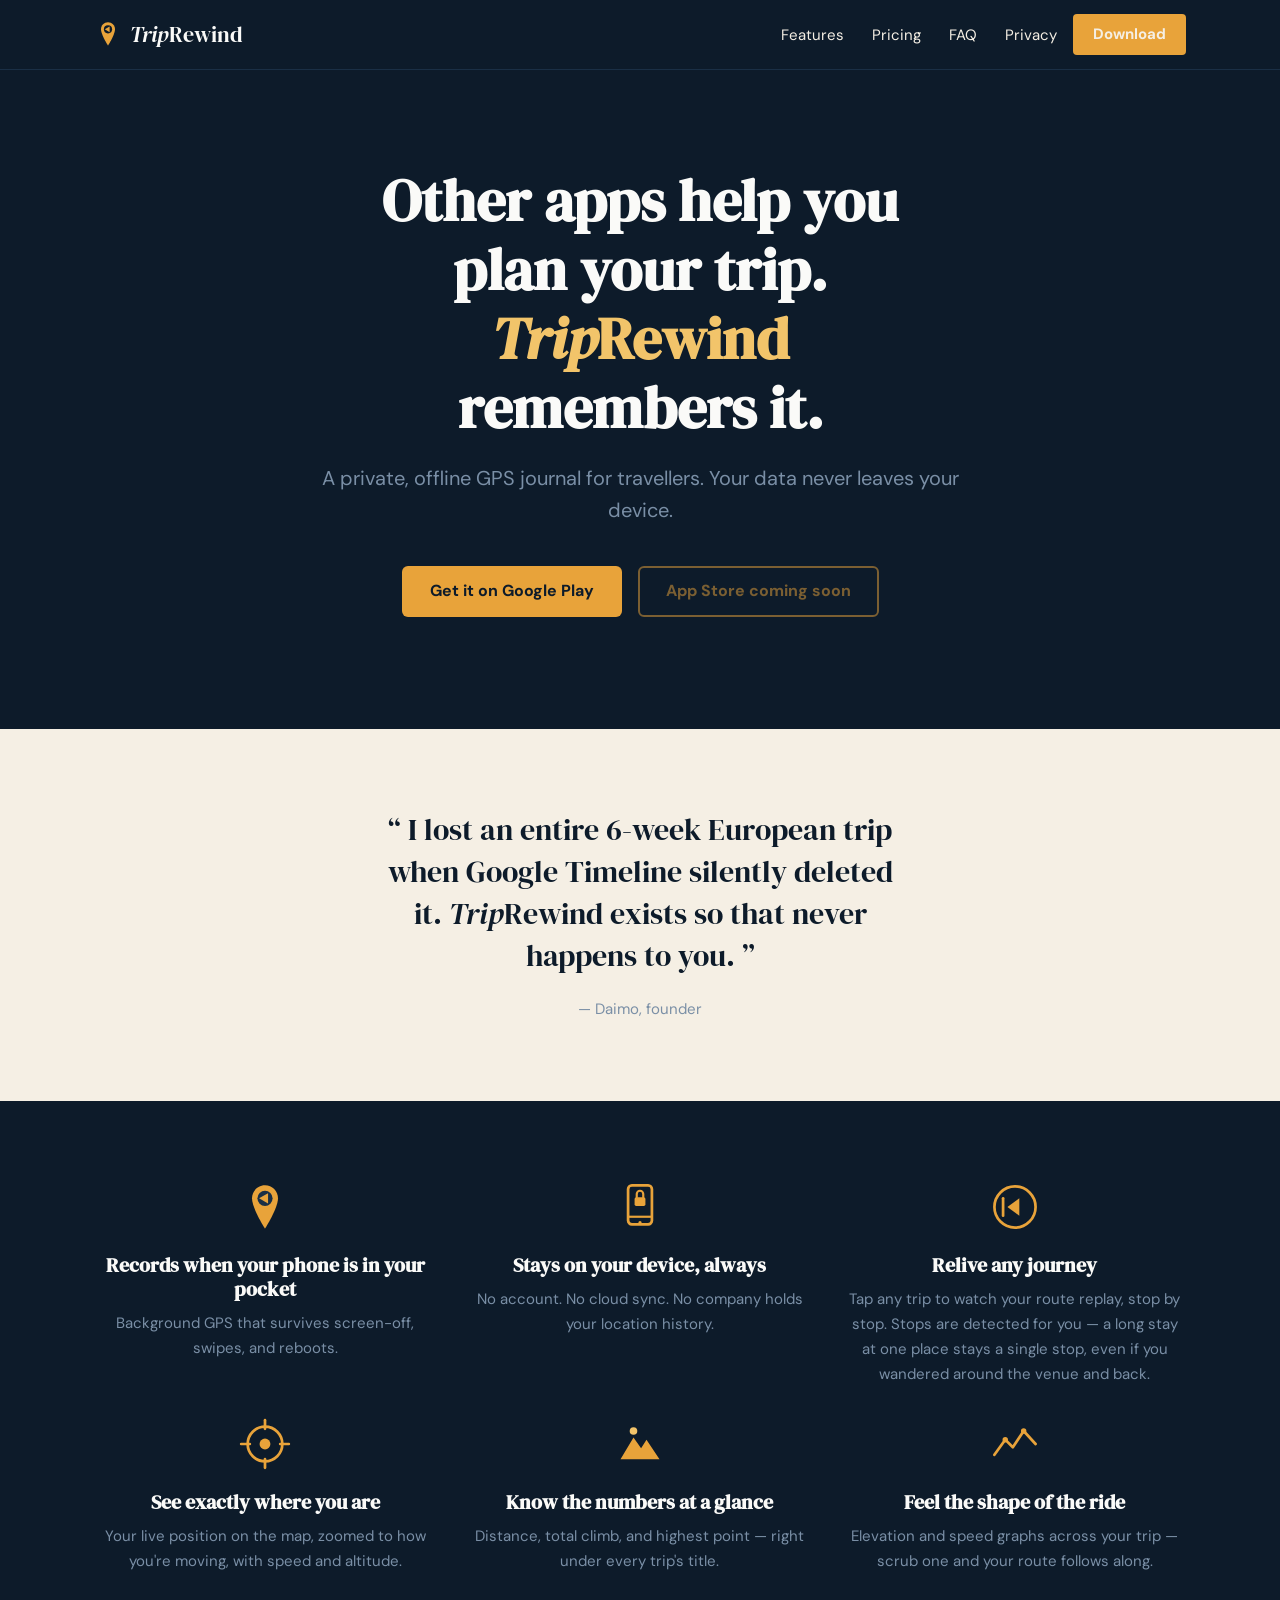
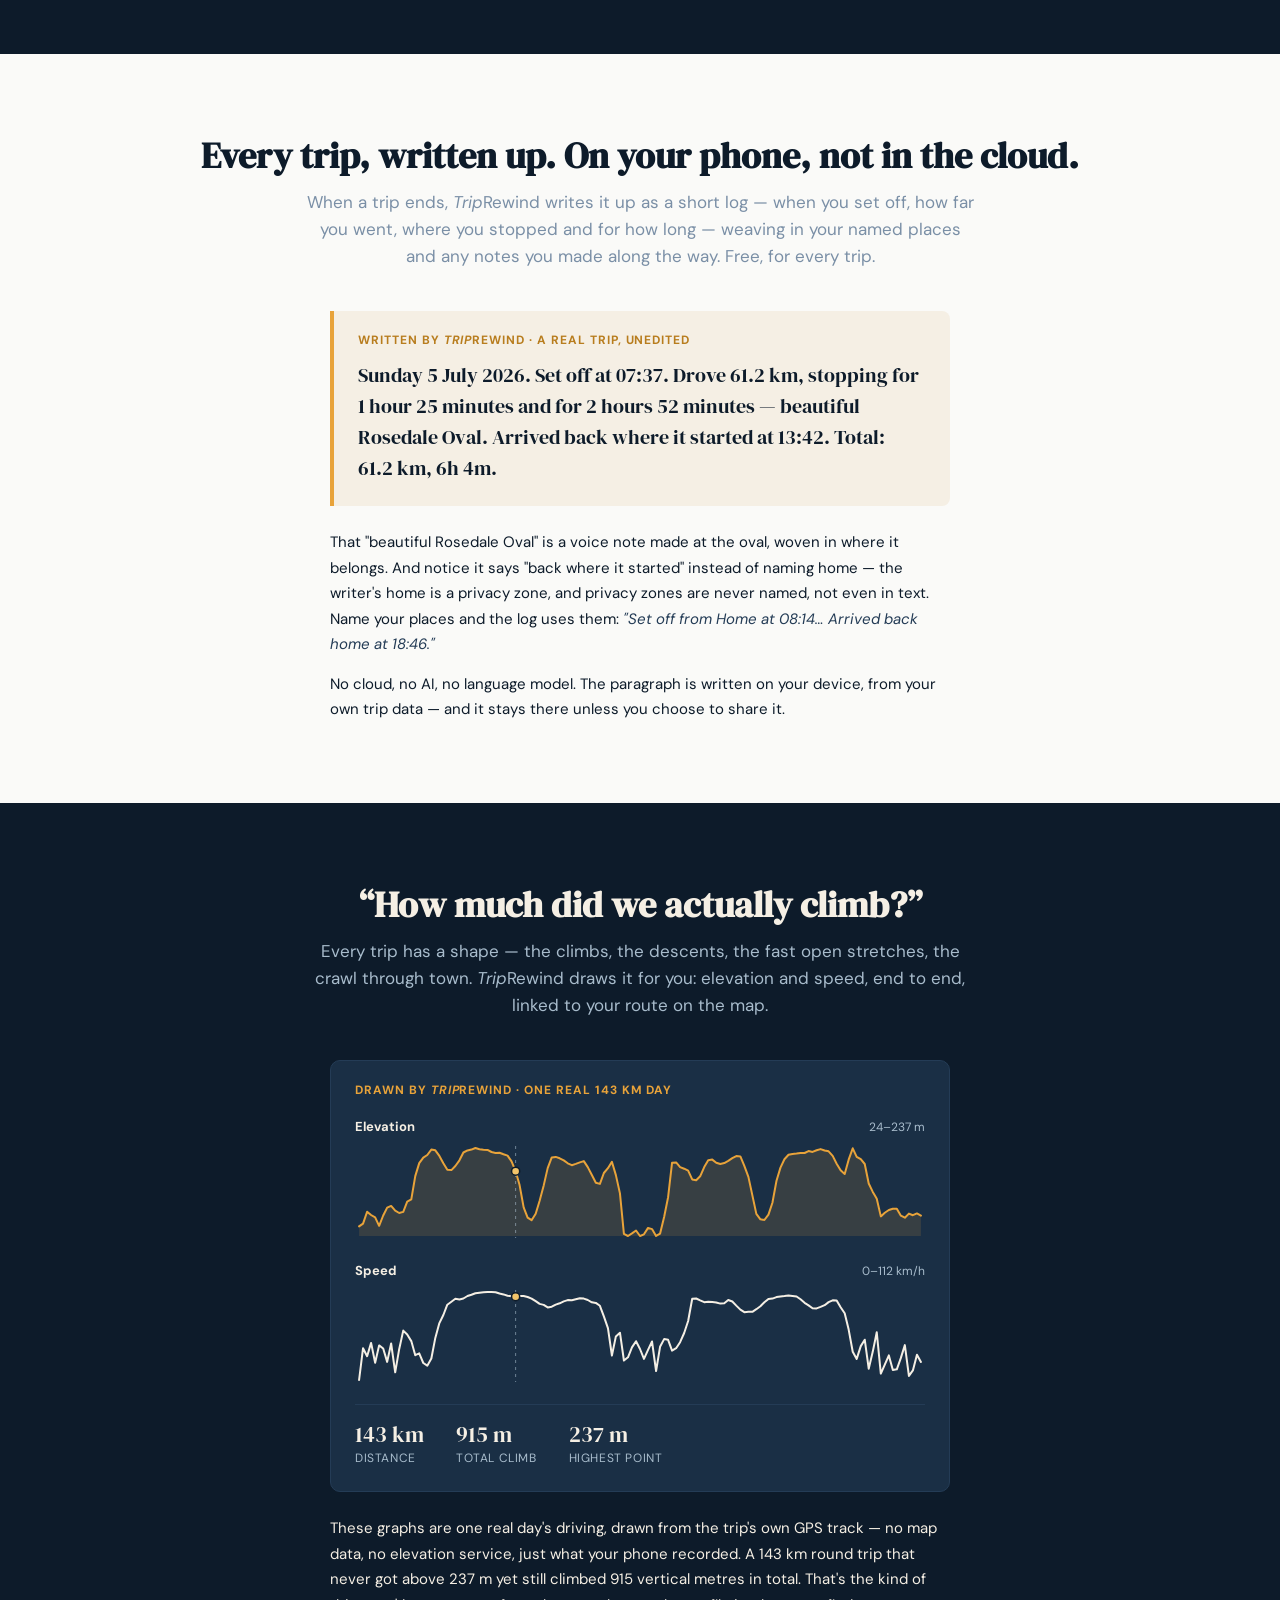
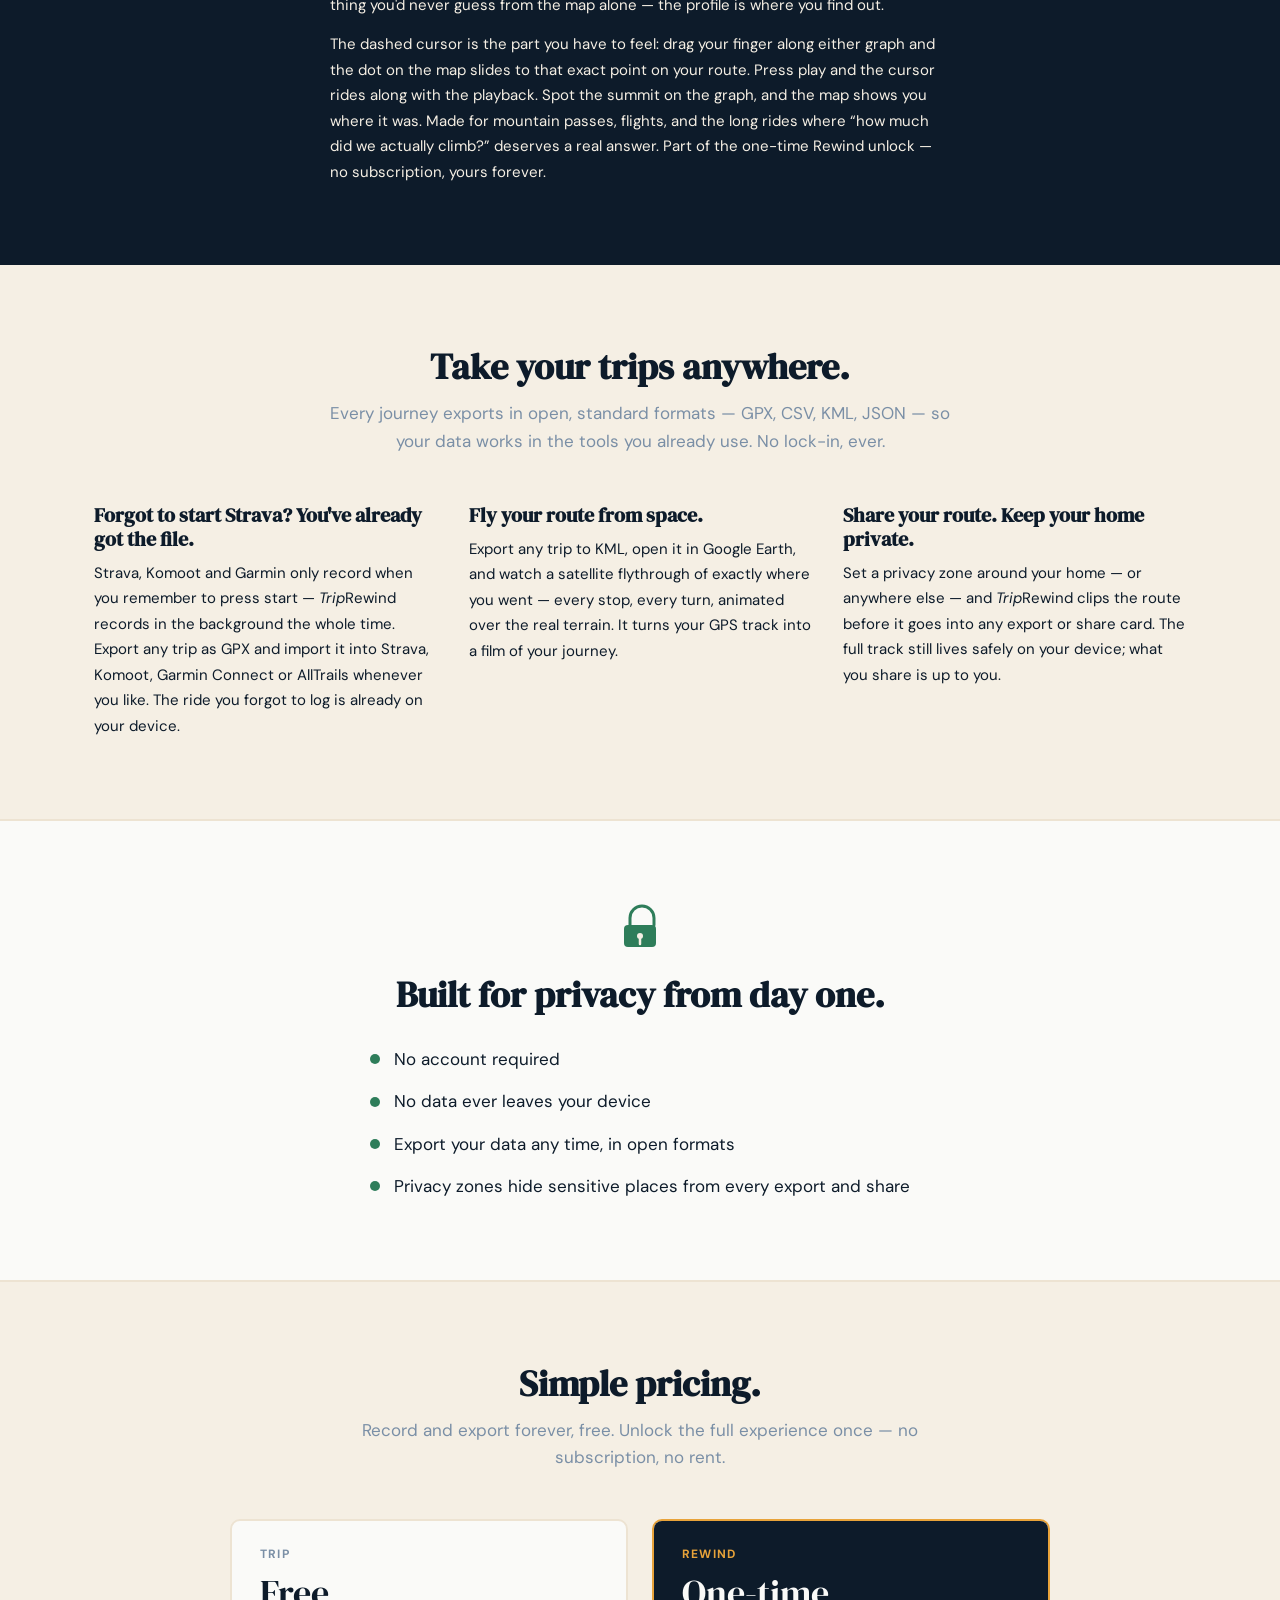
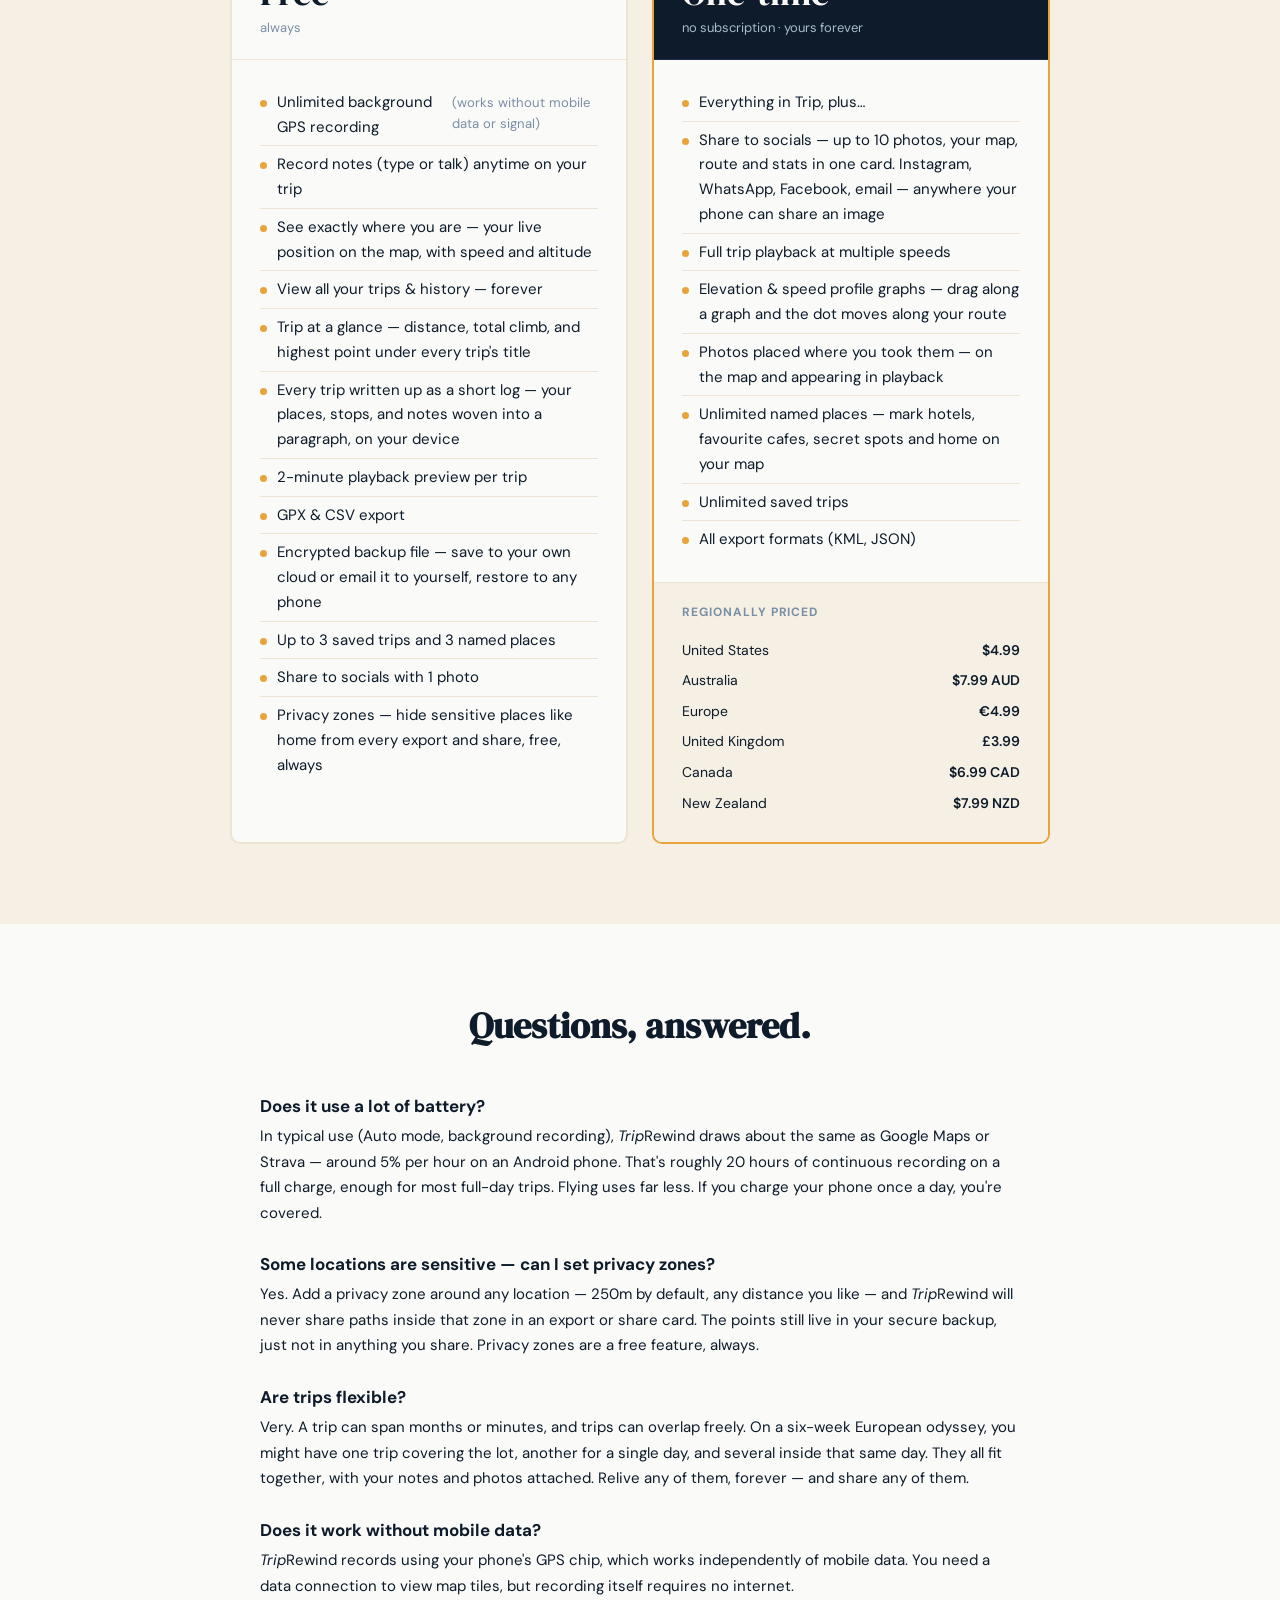
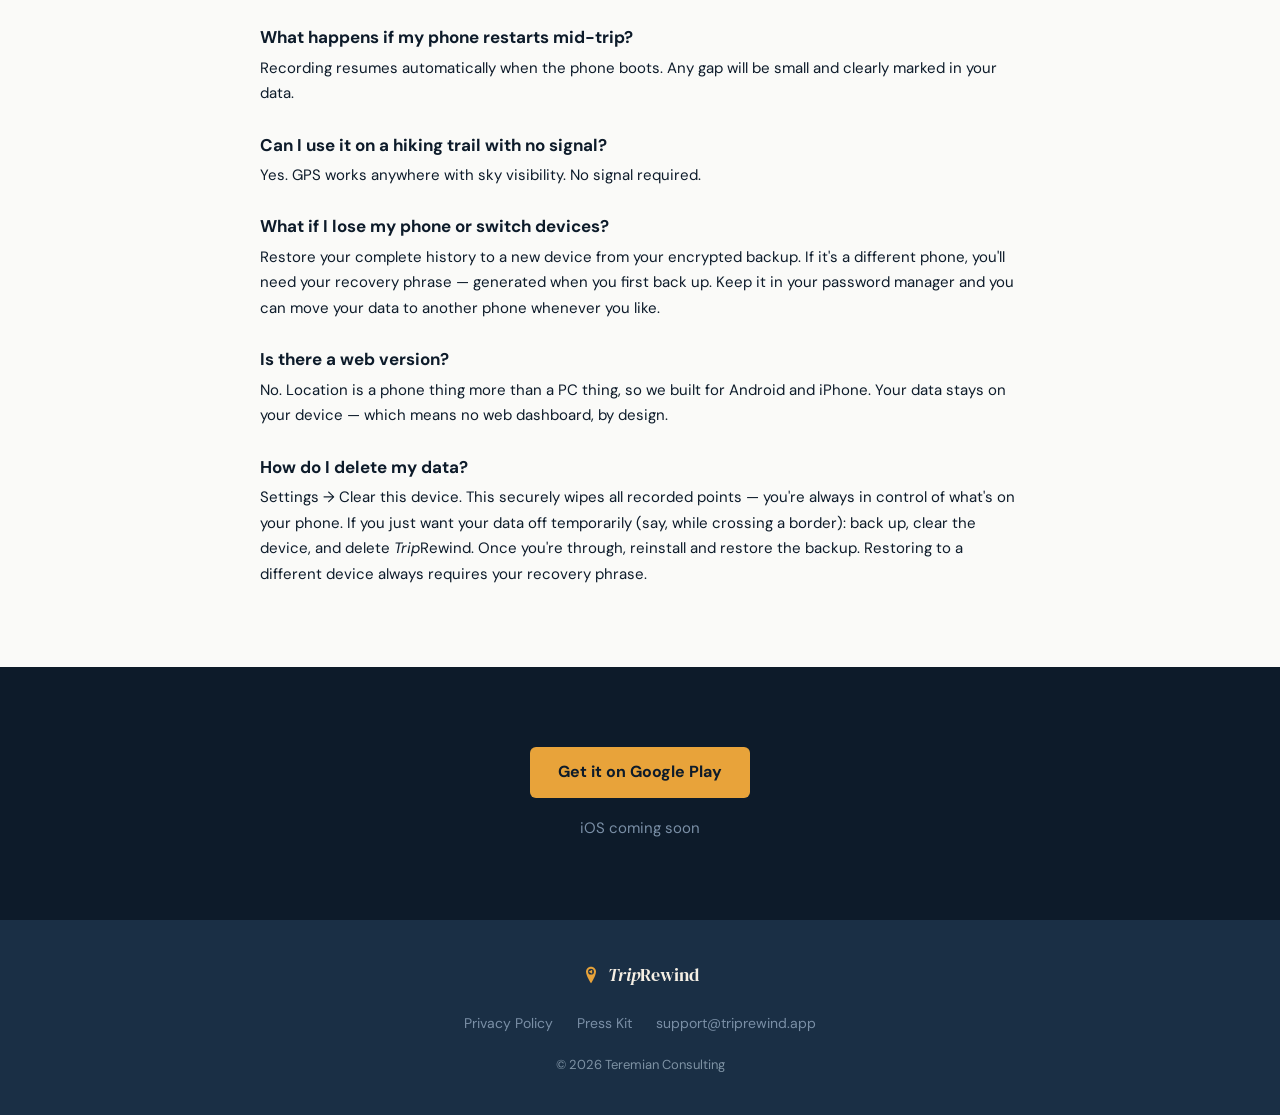
==== commit dc695584: "Got claude fable to have a poke around" ====
--- a/index.html
+++ b/index.html
@@ -6,7 +6,7 @@
   <title>TripRewind — Your journey. Your data.</title>
   <meta name="description" content="A private, offline GPS journal for travellers. Records where you go and stores it on your device — no account, no cloud, no company holds your location history.">
   <link rel="stylesheet" href="style.css">
-  <!-- Favicon placeholder: replace with /favicon.ico before launch -->
+  <link rel="icon" type="image/svg+xml" href="/favicon.svg">
 </head>
 <body>
 
@@ -67,7 +67,7 @@
           </svg>
         </div>
         <h3>Records when your phone is in your pocket</h3>
-        <p>Background GPS that survives screen-off, swipes, and reboots.</p>
+        <p>Background GPS that survives screen-off, swipes, and reboots. </p>
       </div>
 
       <div class="feature">
@@ -95,7 +95,7 @@
           </svg>
         </div>
         <h3>Relive any journey</h3>
-        <p>Tap any trip to watch your route replay, stop by stop.</p>
+        <p>Tap any trip to watch your route replay, stop by stop. Stops are detected for you — a long stay at one place stays a single stop, even if you wandered around the venue and back.</p>
       </div>
 
       <div class="feature">
@@ -139,6 +139,103 @@
         <p>Elevation and speed graphs across your trip — scrub one and your route follows along.</p>
       </div>
 
+    </div>
+  </section>
+
+  <!-- ── Auto trip narrative ───────────────────────────────────── -->
+  <section class="narrative" id="narrative" aria-label="Auto trip narrative">
+    <div class="container">
+      <h2>Every trip, written up. On your phone, not in the cloud.</h2>
+      <p class="narrative-subhead">When a trip ends, <i>Trip</i>Rewind writes it up as a short log — when you set off, how far you went, where you stopped and for how long — weaving in your named places and any notes you made along the way. Free, for every trip.</p>
+
+      <figure class="narrative-sample">
+        <figcaption class="narrative-sample-label">Written by <i>Trip</i>Rewind &middot; a real trip, unedited</figcaption>
+        <blockquote>
+          Sunday 5 July 2026. Set off at 07:37. Drove 61.2&nbsp;km, stopping for 1&nbsp;hour 25&nbsp;minutes and for 2&nbsp;hours 52&nbsp;minutes — beautiful Rosedale Oval. Arrived back where it started at 13:42. Total: 61.2&nbsp;km, 6h&nbsp;4m.
+        </blockquote>
+      </figure>
+
+      <div class="narrative-notes">
+        <p>That "beautiful Rosedale Oval" is a voice note made at the oval, woven in where it belongs. And notice it says "back where it started" instead of naming home — the writer's home is a privacy zone, and privacy zones are never named, not even in text. Name your places and the log uses them: <em>"Set off from Home at 08:14&hellip; Arrived back home at 18:46."</em></p>
+        <p>No cloud, no AI, no language model. The paragraph is written on your device, from your own trip data — and it stays there unless you choose to share it.</p>
+      </div>
+    </div>
+  </section>
+
+  <!-- ── Elevation & speed profiles (Rewind) ───────────────────── -->
+  <section class="profiles" id="profiles" aria-label="Elevation and speed profile graphs">
+    <div class="container">
+      <h2>&ldquo;How much did we actually climb?&rdquo;</h2>
+      <p class="profiles-subhead">Every trip has a shape — the climbs, the descents, the fast open stretches, the crawl through town. <i>Trip</i>Rewind draws it for you: elevation and speed, end to end, linked to your route on the map.</p>
+
+      <figure class="profiles-sample">
+        <figcaption class="profiles-sample-label">Drawn by <i>Trip</i>Rewind &middot; one real 143&nbsp;km day</figcaption>
+
+        <div class="profile-chart" role="img" aria-label="Elevation profile of a real 143 kilometre trip, ranging from 24 to 237 metres above sea level, with several sustained climbs and descents">
+          <div class="profile-chart-head">
+            <span class="profile-chart-title">Elevation</span>
+            <span class="profile-chart-range">24&ndash;237&nbsp;m</span>
+          </div>
+          <svg viewBox="0 0 560 96" preserveAspectRatio="none" aria-hidden="true">
+            <polygon fill="#E8A33A" fill-opacity="0.14" points="4.0,82.4 7.9,79.6 11.9,67.7 15.8,71.0 19.8,73.3 23.7,81.8 27.7,71.5 31.6,63.6 35.5,61.9 39.5,66.7 43.4,69.0 47.4,67.9 51.3,57.6 55.3,55.4 59.2,32.1 63.1,19.1 67.1,13.6 71.0,11.0 75.0,5.6 78.9,6.3 82.9,11.9 86.8,19.2 90.7,25.8 94.7,26.1 98.6,22.0 102.6,16.3 106.5,8.5 110.5,6.4 114.4,5.6 118.3,4.0 122.3,5.3 126.2,5.7 130.2,5.9 134.1,8.0 138.1,9.0 142.0,8.7 145.9,10.2 149.9,11.6 153.8,17.4 157.8,27.2 161.7,41.1 165.7,63.4 169.6,73.6 173.5,76.2 177.5,69.8 181.4,56.7 185.4,41.4 189.3,24.1 193.3,13.4 197.2,12.9 201.1,14.3 205.1,16.4 209.0,19.3 213.0,21.2 216.9,19.9 220.9,18.4 224.8,17.1 228.7,23.1 232.7,31.0 236.6,38.7 240.6,39.9 244.5,29.0 248.5,24.2 252.4,17.8 256.3,31.1 260.3,49.4 264.2,89.9 268.2,92.0 272.1,89.4 276.1,86.5 280.0,92.0 283.9,90.3 287.9,83.9 291.8,85.1 295.8,91.9 299.7,89.7 303.7,73.0 307.6,53.2 311.5,18.7 315.5,18.4 319.4,23.1 323.4,24.7 327.3,26.7 331.3,35.4 335.2,36.3 339.1,32.3 343.1,23.1 347.0,16.2 351.0,15.6 354.9,18.7 358.9,20.0 362.8,19.1 366.7,16.9 370.7,14.2 374.6,12.1 378.6,12.4 382.5,21.8 386.5,32.9 390.4,51.4 394.3,69.9 398.3,75.3 402.2,76.0 406.2,70.6 410.1,58.7 414.1,36.7 418.0,23.6 421.9,15.2 425.9,10.8 429.8,9.9 433.8,9.6 437.7,9.1 441.7,9.0 445.6,7.1 449.5,7.9 453.5,6.3 457.4,5.1 461.4,6.5 465.3,7.3 469.3,11.9 473.2,19.7 477.1,26.3 481.1,30.0 485.0,15.7 489.0,4.3 492.9,12.8 496.9,15.2 500.8,20.0 504.7,39.5 508.7,47.9 512.6,54.7 516.6,72.4 520.5,68.8 524.5,66.0 528.4,64.7 532.3,64.8 536.3,71.7 540.2,73.7 544.2,69.6 548.1,71.2 552.1,69.4 556.0,71.6 556.0,92 4.0,92"/>
+            <polyline fill="none" stroke="#E8A33A" stroke-width="2" stroke-linejoin="round" stroke-linecap="round" vector-effect="non-scaling-stroke" points="4.0,82.4 7.9,79.6 11.9,67.7 15.8,71.0 19.8,73.3 23.7,81.8 27.7,71.5 31.6,63.6 35.5,61.9 39.5,66.7 43.4,69.0 47.4,67.9 51.3,57.6 55.3,55.4 59.2,32.1 63.1,19.1 67.1,13.6 71.0,11.0 75.0,5.6 78.9,6.3 82.9,11.9 86.8,19.2 90.7,25.8 94.7,26.1 98.6,22.0 102.6,16.3 106.5,8.5 110.5,6.4 114.4,5.6 118.3,4.0 122.3,5.3 126.2,5.7 130.2,5.9 134.1,8.0 138.1,9.0 142.0,8.7 145.9,10.2 149.9,11.6 153.8,17.4 157.8,27.2 161.7,41.1 165.7,63.4 169.6,73.6 173.5,76.2 177.5,69.8 181.4,56.7 185.4,41.4 189.3,24.1 193.3,13.4 197.2,12.9 201.1,14.3 205.1,16.4 209.0,19.3 213.0,21.2 216.9,19.9 220.9,18.4 224.8,17.1 228.7,23.1 232.7,31.0 236.6,38.7 240.6,39.9 244.5,29.0 248.5,24.2 252.4,17.8 256.3,31.1 260.3,49.4 264.2,89.9 268.2,92.0 272.1,89.4 276.1,86.5 280.0,92.0 283.9,90.3 287.9,83.9 291.8,85.1 295.8,91.9 299.7,89.7 303.7,73.0 307.6,53.2 311.5,18.7 315.5,18.4 319.4,23.1 323.4,24.7 327.3,26.7 331.3,35.4 335.2,36.3 339.1,32.3 343.1,23.1 347.0,16.2 351.0,15.6 354.9,18.7 358.9,20.0 362.8,19.1 366.7,16.9 370.7,14.2 374.6,12.1 378.6,12.4 382.5,21.8 386.5,32.9 390.4,51.4 394.3,69.9 398.3,75.3 402.2,76.0 406.2,70.6 410.1,58.7 414.1,36.7 418.0,23.6 421.9,15.2 425.9,10.8 429.8,9.9 433.8,9.6 437.7,9.1 441.7,9.0 445.6,7.1 449.5,7.9 453.5,6.3 457.4,5.1 461.4,6.5 465.3,7.3 469.3,11.9 473.2,19.7 477.1,26.3 481.1,30.0 485.0,15.7 489.0,4.3 492.9,12.8 496.9,15.2 500.8,20.0 504.7,39.5 508.7,47.9 512.6,54.7 516.6,72.4 520.5,68.8 524.5,66.0 528.4,64.7 532.3,64.8 536.3,71.7 540.2,73.7 544.2,69.6 548.1,71.2 552.1,69.4 556.0,71.6"/>
+            <line x1="157.8" y1="2" x2="157.8" y2="94" stroke="#A8BCCC" stroke-width="1" stroke-dasharray="3 4" vector-effect="non-scaling-stroke" opacity="0.6"/>
+            <circle cx="157.8" cy="27.2" r="4" fill="#F2C46A" stroke="#0D1B2A" stroke-width="1.5"/>
+          </svg>
+        </div>
+
+        <div class="profile-chart" role="img" aria-label="Speed profile of the same trip, from stationary to 112 kilometres per hour, showing highway stretches, suburban driving and a long stop">
+          <div class="profile-chart-head">
+            <span class="profile-chart-title">Speed</span>
+            <span class="profile-chart-range">0&ndash;112&nbsp;km/h</span>
+          </div>
+          <svg viewBox="0 0 560 96" preserveAspectRatio="none" aria-hidden="true">
+            <polyline fill="none" stroke="#F5EFE4" stroke-width="2" stroke-linejoin="round" stroke-linecap="round" vector-effect="non-scaling-stroke" points="4.0,92.0 7.9,60.2 11.9,68.2 15.8,54.9 19.8,74.8 23.7,57.4 27.7,60.5 31.6,73.9 35.5,55.5 39.5,84.3 43.4,61.2 47.4,42.6 51.3,46.5 55.3,53.1 59.2,67.2 63.1,65.4 67.1,75.0 71.0,77.7 75.0,70.5 78.9,49.9 82.9,35.1 86.8,27.0 90.7,16.7 94.7,13.7 98.6,10.8 102.6,11.4 106.5,10.5 110.5,8.0 114.4,6.7 118.3,5.2 122.3,4.7 126.2,4.3 130.2,4.0 134.1,4.1 138.1,4.3 142.0,5.5 145.9,6.4 149.9,7.7 153.8,8.2 157.8,8.7 161.7,8.0 165.7,8.1 169.6,9.0 173.5,10.6 177.5,13.2 181.4,15.9 185.4,16.9 189.3,19.4 193.3,18.7 197.2,16.6 201.1,15.3 205.1,13.4 209.0,12.1 213.0,12.2 216.9,11.3 220.9,10.3 224.8,10.6 228.7,12.0 232.7,14.3 236.6,14.9 240.6,17.8 244.5,28.4 248.5,40.1 252.4,67.5 256.3,48.4 260.3,44.7 264.2,72.5 268.2,69.3 272.1,59.4 276.1,53.2 280.0,61.0 283.9,70.9 287.9,61.9 291.8,53.5 295.8,83.0 299.7,58.8 303.7,51.1 307.6,51.8 311.5,62.6 315.5,60.2 319.4,54.2 323.4,45.0 327.3,33.0 331.3,10.7 335.2,10.5 339.1,12.4 343.1,14.2 347.0,13.7 351.0,14.1 354.9,14.5 358.9,15.6 362.8,15.2 366.7,12.0 370.7,13.5 374.6,17.6 378.6,21.6 382.5,24.2 386.5,23.8 390.4,23.8 394.3,21.2 398.3,18.3 402.2,14.3 406.2,10.9 410.1,10.6 414.1,9.1 418.0,8.4 421.9,8.1 425.9,7.5 429.8,7.9 433.8,8.5 437.7,11.3 441.7,14.8 445.6,17.4 449.5,20.3 453.5,20.4 457.4,18.9 461.4,17.2 465.3,14.1 469.3,12.3 473.2,12.4 477.1,19.2 481.1,25.2 485.0,41.6 489.0,63.8 492.9,70.9 496.9,58.1 500.8,51.7 504.7,80.7 508.7,63.6 512.6,44.3 516.6,85.6 520.5,76.7 524.5,67.4 528.4,82.0 532.3,81.3 536.3,69.9 540.2,57.1 544.2,87.9 548.1,82.4 552.1,66.8 556.0,73.9"/>
+            <line x1="157.8" y1="2" x2="157.8" y2="94" stroke="#A8BCCC" stroke-width="1" stroke-dasharray="3 4" vector-effect="non-scaling-stroke" opacity="0.6"/>
+            <circle cx="157.8" cy="8.7" r="4" fill="#F2C46A" stroke="#0D1B2A" stroke-width="1.5"/>
+          </svg>
+        </div>
+
+        <div class="profiles-stats">
+          <div class="profile-stat"><span class="profile-stat-value">143&nbsp;km</span><span class="profile-stat-label">distance</span></div>
+          <div class="profile-stat"><span class="profile-stat-value">915&nbsp;m</span><span class="profile-stat-label">total climb</span></div>
+          <div class="profile-stat"><span class="profile-stat-value">237&nbsp;m</span><span class="profile-stat-label">highest point</span></div>
+        </div>
+      </figure>
+
+      <div class="profiles-notes">
+        <p>These graphs are one real day's driving, drawn from the trip's own GPS track — no map data, no elevation service, just what your phone recorded. A 143&nbsp;km round trip that never got above 237&nbsp;m yet still climbed 915 vertical metres in total. That's the kind of thing you'd never guess from the map alone — the profile is where you find out.</p>
+        <p>The dashed cursor is the part you have to feel: drag your finger along either graph and the dot on the map slides to that exact point on your route. Press play and the cursor rides along with the playback. Spot the summit on the graph, and the map shows you where it was. Made for mountain passes, flights, and the long rides where &ldquo;how much did we actually climb?&rdquo; deserves a real answer. Part of the one-time Rewind unlock — no subscription, yours forever.</p>
+      </div>
+    </div>
+  </section>
+
+  <!-- ── Export showcase ───────────────────────────────────────── -->
+  <section class="exports" id="exports" aria-label="Export your data">
+    <div class="container">
+      <h2>Take your trips anywhere.</h2>
+      <p class="exports-subhead">Every journey exports in open, standard formats — GPX, CSV, KML, JSON — so your data works in the tools you already use. No lock-in, ever.</p>
+      <div class="exports-grid">
+
+        <div class="export-story">
+          <!-- Screenshot placeholder: side-by-side of the TripRewind Export screen and the Strava activity created from the imported GPX — same route visible in both -->
+          <h3>Forgot to start Strava? You've already got the file.</h3>
+          <p>Strava, Komoot and Garmin only record when you remember to press start — <i>Trip</i>Rewind records in the background the whole time. Export any trip as GPX and import it into Strava, Komoot, Garmin Connect or AllTrails whenever you like. The ride you forgot to log is already on your device.</p>
+        </div>
+
+        <div class="export-story">
+          <!-- Screenshot placeholder: Google Earth animated flythrough over a recognisable route (coastal drive or mountain road), with stop markers visible along the way -->
+          <h3>Fly your route from space.</h3>
+          <p>Export any trip to KML, open it in Google Earth, and watch a satellite flythrough of exactly where you went — every stop, every turn, animated over the real terrain. It turns your GPS track into a film of your journey.</p>
+        </div>
+
+        <div class="export-story">
+          <!-- Screenshot placeholder: trip map with a greyed-out privacy circle near the start point — the route visibly stops at the edge of the zone -->
+          <h3>Share your route. Keep your home private.</h3>
+          <p>Set a privacy zone around your home — or anywhere else — and <i>Trip</i>Rewind clips the route before it goes into any export or share card. The full track still lives safely on your device; what you share is up to you.</p>
+        </div>
+
+      </div>
     </div>
   </section>
 
@@ -158,6 +255,7 @@
       <li>No account required</li>
       <li>No data ever leaves your device</li>
       <li>Export your data any time, in open formats</li>
+      <li>Privacy zones hide sensitive places from every export and share</li>
     </ul>
   </section>
 
@@ -165,7 +263,7 @@
   <section class="pricing" id="pricing" aria-label="Pricing">
     <div class="container">
       <h2>Simple pricing.</h2>
-      <p class="pricing-subhead">Record and export forever, free. Unlock the full experience once — no subscription, no rent.</p>
+      <p class="pricing-subhead">Record and export forever, free. Unlock the full experience once — no subscription, no rent. </p>
       <div class="pricing-grid">
 
         <div class="pricing-card pricing-card--free">
@@ -177,7 +275,10 @@
           <ul class="pricing-features" role="list">
             <li>Unlimited background GPS recording <em>(works without mobile data or signal)</em></li>
             <li>Record notes (type or talk) anytime on your trip</li>
+            <li>See exactly where you are — your live position on the map, with speed and altitude</li>
             <li>View all your trips &amp; history — forever</li>
+            <li>Trip at a glance — distance, total climb, and highest point under every trip's title</li>
+            <li>Every trip written up as a short log — your places, stops, and notes woven into a paragraph, on your device</li>
             <li>2-minute playback preview per trip</li>
             <li>GPX &amp; CSV export</li>
             <li>Encrypted backup file — save to your own cloud or email it to yourself, restore to any phone</li>
@@ -197,6 +298,7 @@
             <li>Everything in Trip, plus&hellip;</li>
             <li>Share to socials — up to 10 photos, your map, route and stats in one card. Instagram, WhatsApp, Facebook, email — anywhere your phone can share an image</li>
             <li>Full trip playback at multiple speeds</li>
+            <li>Elevation &amp; speed profile graphs — drag along a graph and the dot moves along your route</li>
             <li>Photos placed where you took them — on the map and appearing in playback</li>
             <li>Unlimited named places — mark hotels, favourite cafes, secret spots and home on your map</li>
             <li>Unlimited saved trips</li>
--- a/style.css
+++ b/style.css
@@ -203,6 +203,194 @@
   margin: 0 auto;
 }
 
+/* ── Auto trip narrative ───────────────────────────────────────── */
+.narrative {
+  background: var(--white);
+  padding: var(--pad-section);
+}
+.narrative h2 {
+  font-size: clamp(1.625rem, 3vw, 2.25rem);
+  color: var(--navy);
+  text-align: center;
+  margin-bottom: 0.75rem;
+}
+.narrative-subhead {
+  font-size: clamp(0.9375rem, 1.5vw, 1.0625rem);
+  color: var(--slate);
+  max-width: 56ch;
+  margin: 0 auto 2.5rem;
+  text-align: center;
+  line-height: 1.6;
+}
+.narrative-sample {
+  max-width: 620px;
+  margin: 0 auto;
+  background: var(--cream);
+  border-left: 4px solid var(--amber);
+  border-radius: 0 0.5rem 0.5rem 0;
+  padding: 1.25rem 1.5rem 1.375rem;
+}
+.narrative-sample-label {
+  font-size: 0.75rem;
+  font-weight: 700;
+  letter-spacing: 0.08em;
+  text-transform: uppercase;
+  color: var(--amber-dark);
+  margin-bottom: 0.625rem;
+}
+.narrative-sample blockquote {
+  font-family: var(--font-display);
+  font-size: clamp(1.0625rem, 1.8vw, 1.25rem);
+  color: var(--navy);
+  line-height: 1.55;
+}
+.narrative-notes {
+  max-width: 620px;
+  margin: 1.5rem auto 0;
+}
+.narrative-notes p {
+  font-size: 0.9375rem;
+  color: var(--navy);
+  line-height: 1.7;
+  margin-bottom: 0.875rem;
+}
+.narrative-notes p:last-child { margin-bottom: 0; }
+.narrative-notes em {
+  font-style: italic;
+  color: var(--navy-light);
+}
+
+/* ── Elevation & speed profiles (Rewind) ───────────────────────── */
+.profiles {
+  background: var(--navy);
+  padding: var(--pad-section);
+}
+.profiles h2 {
+  font-size: clamp(1.625rem, 3vw, 2.25rem);
+  color: var(--cream);
+  text-align: center;
+  margin-bottom: 0.75rem;
+}
+.profiles-subhead {
+  font-size: clamp(0.9375rem, 1.5vw, 1.0625rem);
+  color: var(--slate-light);
+  max-width: 56ch;
+  margin: 0 auto 2.5rem;
+  text-align: center;
+  line-height: 1.6;
+}
+.profiles-sample {
+  max-width: 620px;
+  margin: 0 auto;
+  background: var(--navy-mid);
+  border: 1px solid var(--navy-light);
+  border-radius: 0.625rem;
+  padding: 1.25rem 1.5rem 1.375rem;
+}
+.profiles-sample-label {
+  font-size: 0.75rem;
+  font-weight: 700;
+  letter-spacing: 0.08em;
+  text-transform: uppercase;
+  color: var(--amber);
+  margin-bottom: 1rem;
+}
+.profile-chart { margin-bottom: 1.25rem; }
+.profile-chart-head {
+  display: flex;
+  justify-content: space-between;
+  align-items: baseline;
+  margin-bottom: 0.375rem;
+}
+.profile-chart-title {
+  font-size: 0.8125rem;
+  font-weight: 700;
+  color: var(--cream);
+}
+.profile-chart-range {
+  font-size: 0.75rem;
+  color: var(--slate-light);
+}
+.profile-chart svg {
+  display: block;
+  width: 100%;
+  height: 96px;
+}
+.profiles-stats {
+  display: flex;
+  flex-wrap: wrap;
+  gap: 1rem 2rem;
+  border-top: 1px solid var(--navy-light);
+  padding-top: 1rem;
+}
+.profile-stat {
+  display: flex;
+  flex-direction: column;
+  gap: 0.125rem;
+}
+.profile-stat-value {
+  font-family: var(--font-display);
+  font-size: 1.375rem;
+  color: var(--cream);
+  line-height: 1.2;
+}
+.profile-stat-label {
+  font-size: 0.75rem;
+  letter-spacing: 0.05em;
+  text-transform: uppercase;
+  color: var(--slate-light);
+}
+.profiles-notes {
+  max-width: 620px;
+  margin: 1.5rem auto 0;
+}
+.profiles-notes p {
+  font-size: 0.9375rem;
+  color: var(--cream);
+  line-height: 1.7;
+  margin-bottom: 0.875rem;
+}
+.profiles-notes p:last-child { margin-bottom: 0; }
+
+/* ── Export showcase ───────────────────────────────────────────── */
+.exports {
+  background: var(--cream);
+  padding: var(--pad-section);
+}
+.exports h2 {
+  font-size: clamp(1.625rem, 3vw, 2.25rem);
+  color: var(--navy);
+  text-align: center;
+  margin-bottom: 0.75rem;
+}
+.exports-subhead {
+  font-size: clamp(0.9375rem, 1.5vw, 1.0625rem);
+  color: var(--slate);
+  max-width: 52ch;
+  margin: 0 auto 3rem;
+  text-align: center;
+  line-height: 1.6;
+}
+.exports-grid {
+  display: grid;
+  grid-template-columns: 1fr;
+  gap: 2.5rem;
+}
+@media (min-width: 640px) {
+  .exports-grid { grid-template-columns: repeat(3, 1fr); gap: 2rem; }
+}
+.export-story h3 {
+  font-family: var(--font-display);
+  font-size: 1.25rem;
+  color: var(--navy);
+  margin-bottom: 0.625rem;
+}
+.export-story p {
+  font-size: 0.9375rem;
+  color: var(--navy);
+  line-height: 1.7;
+}
+
 /* ── Privacy block ─────────────────────────────────────────────── */
 .privacy-block {
   background: var(--white);
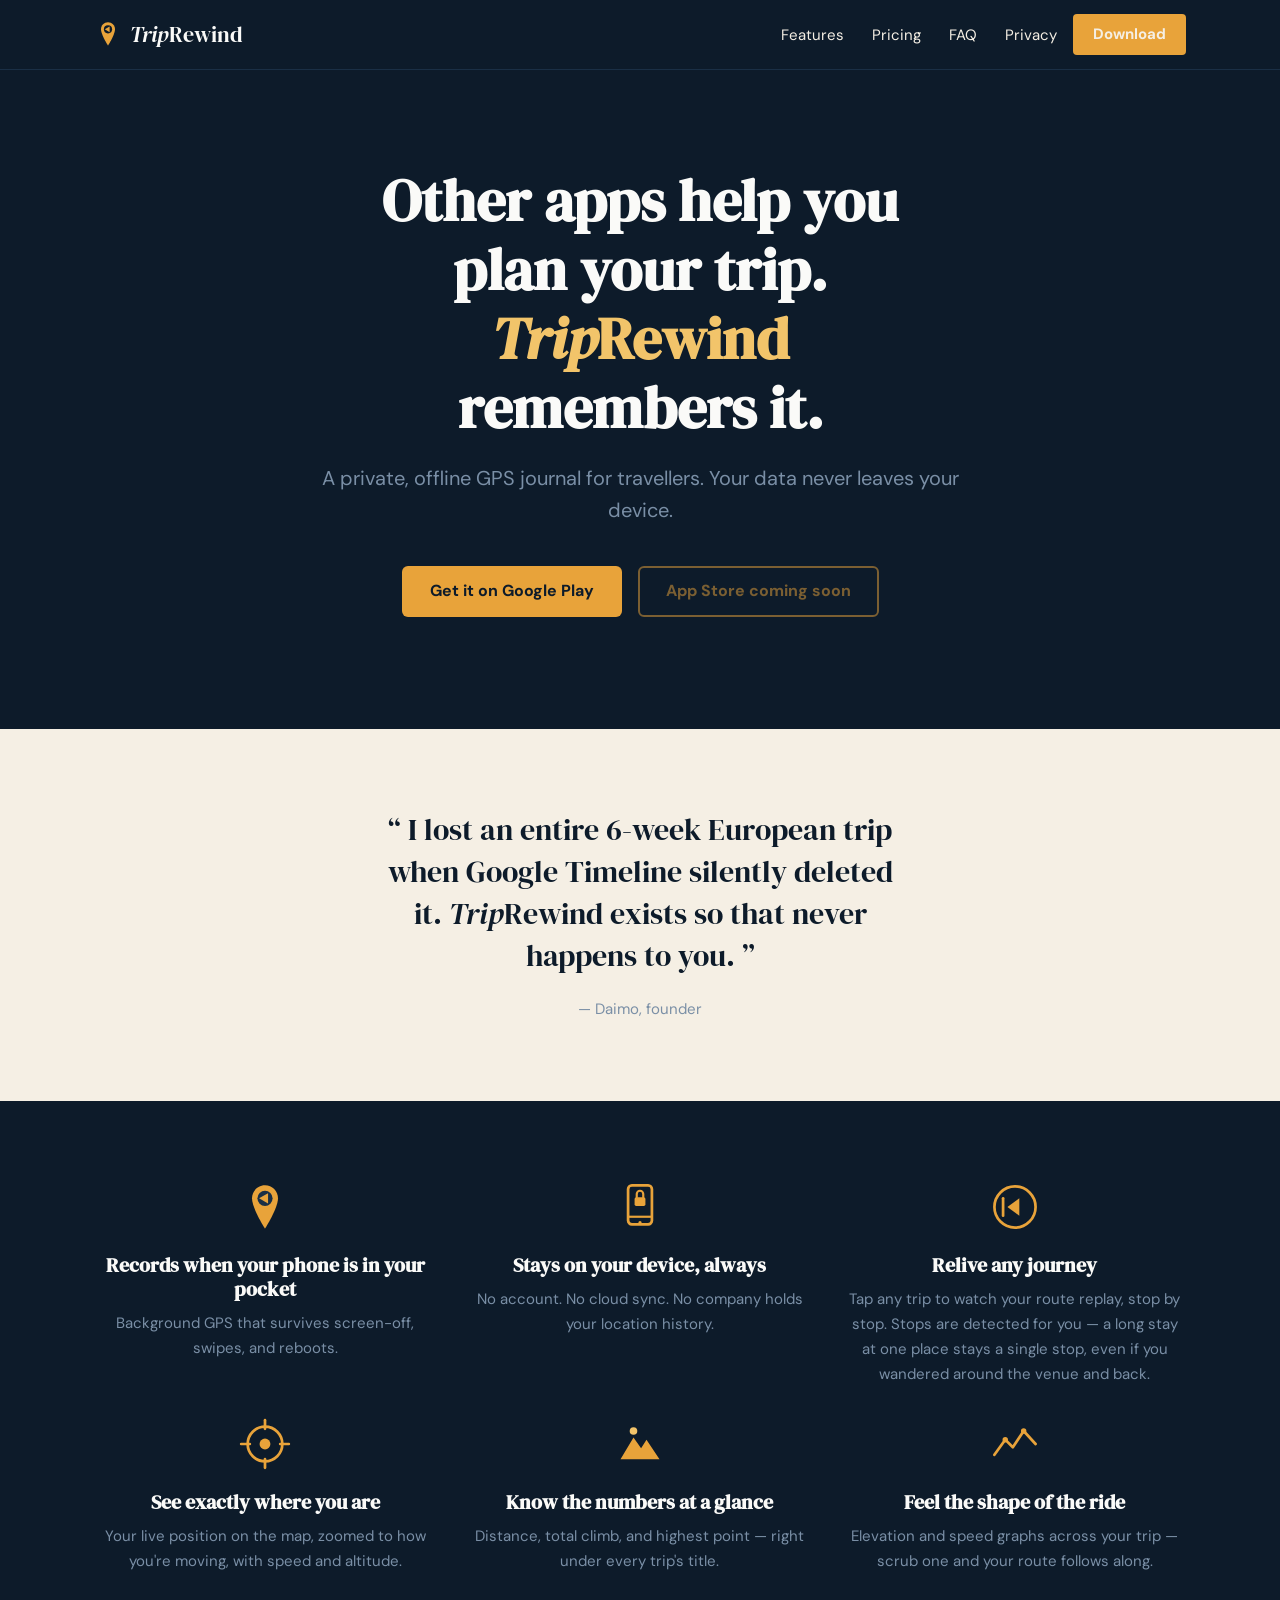
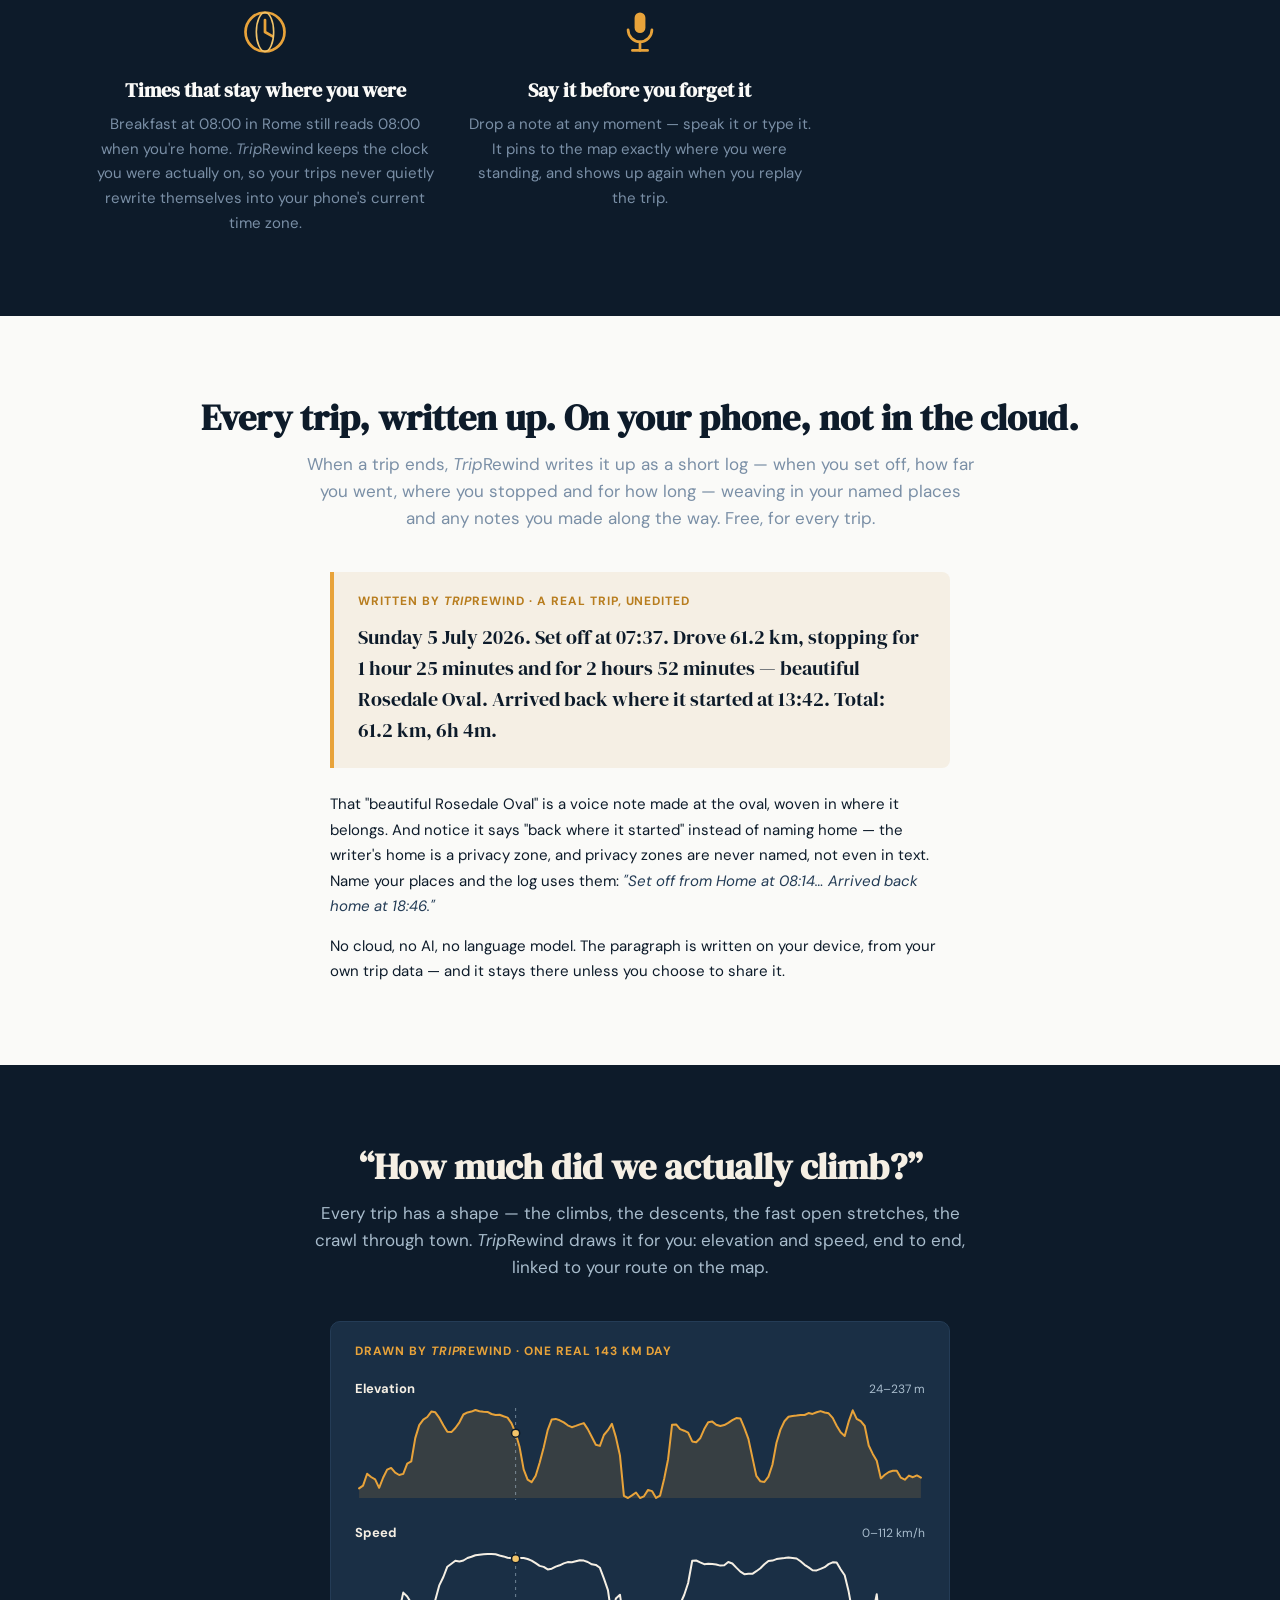
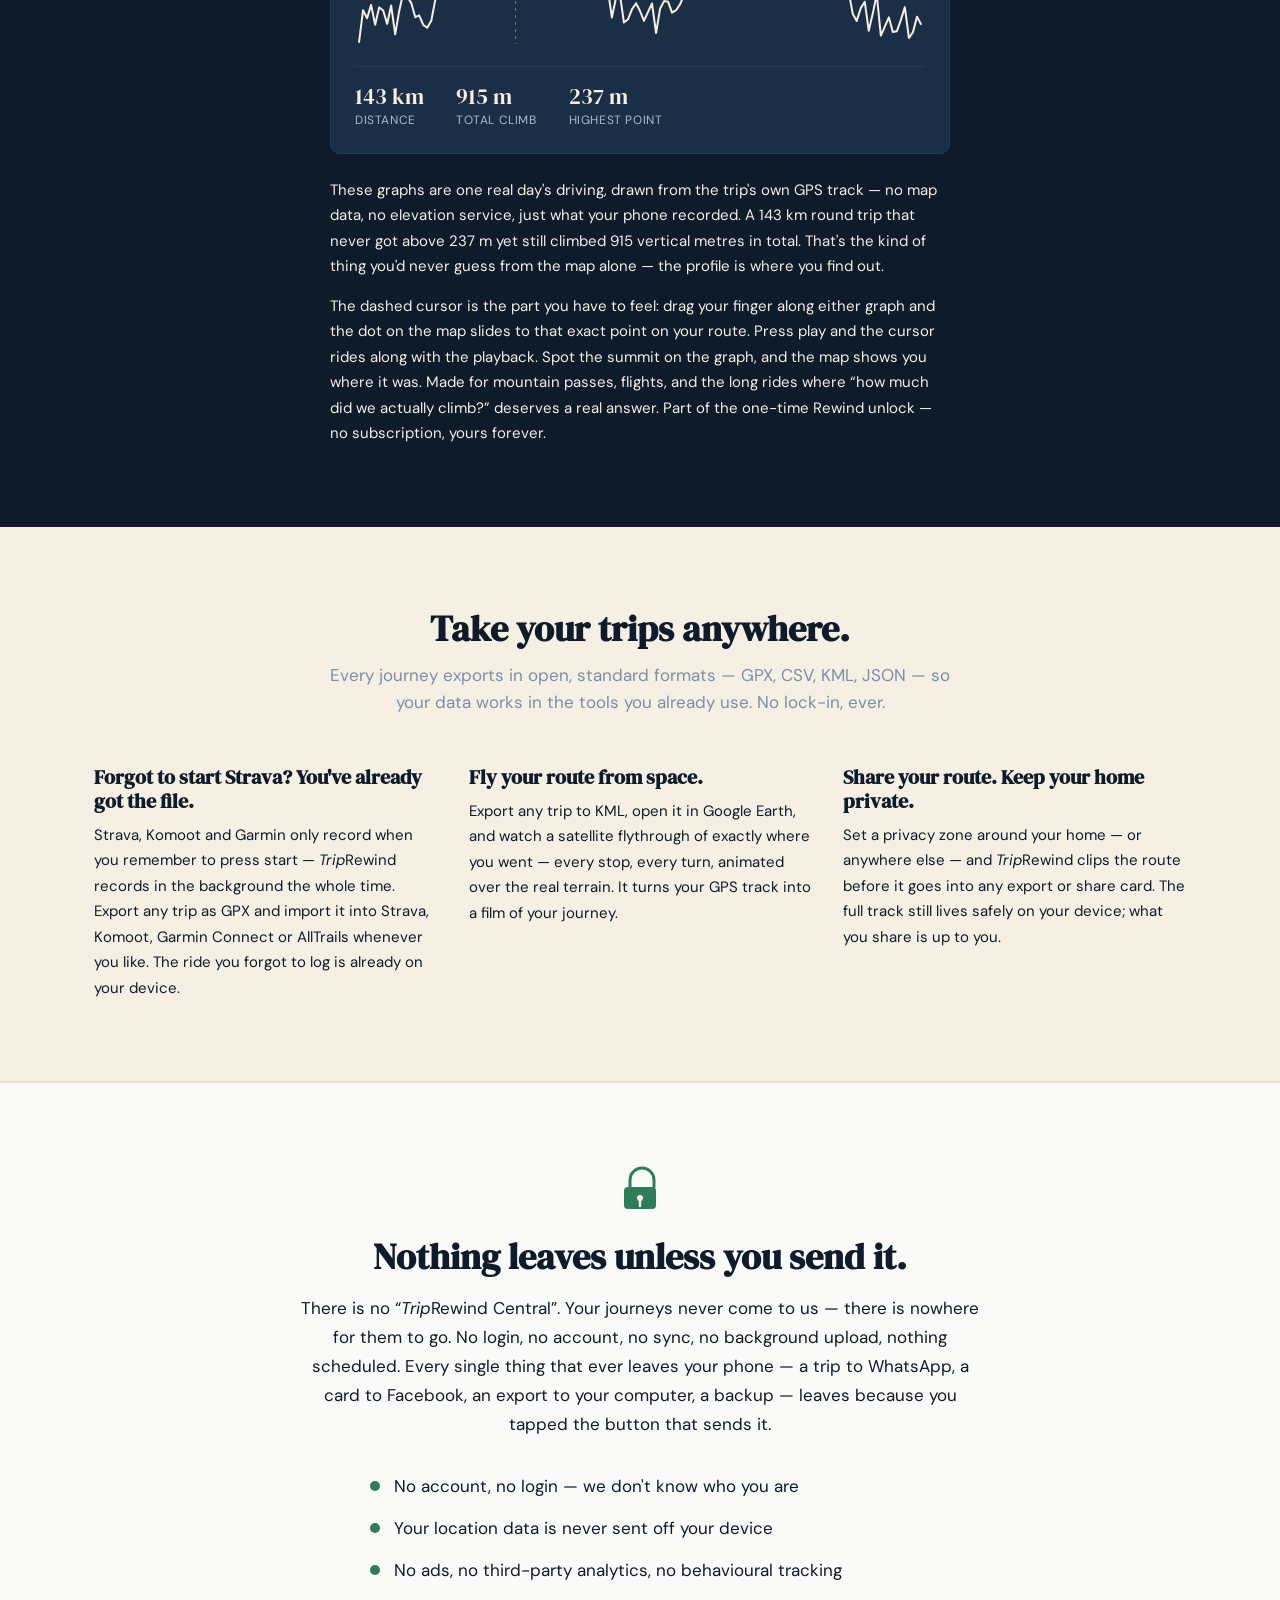
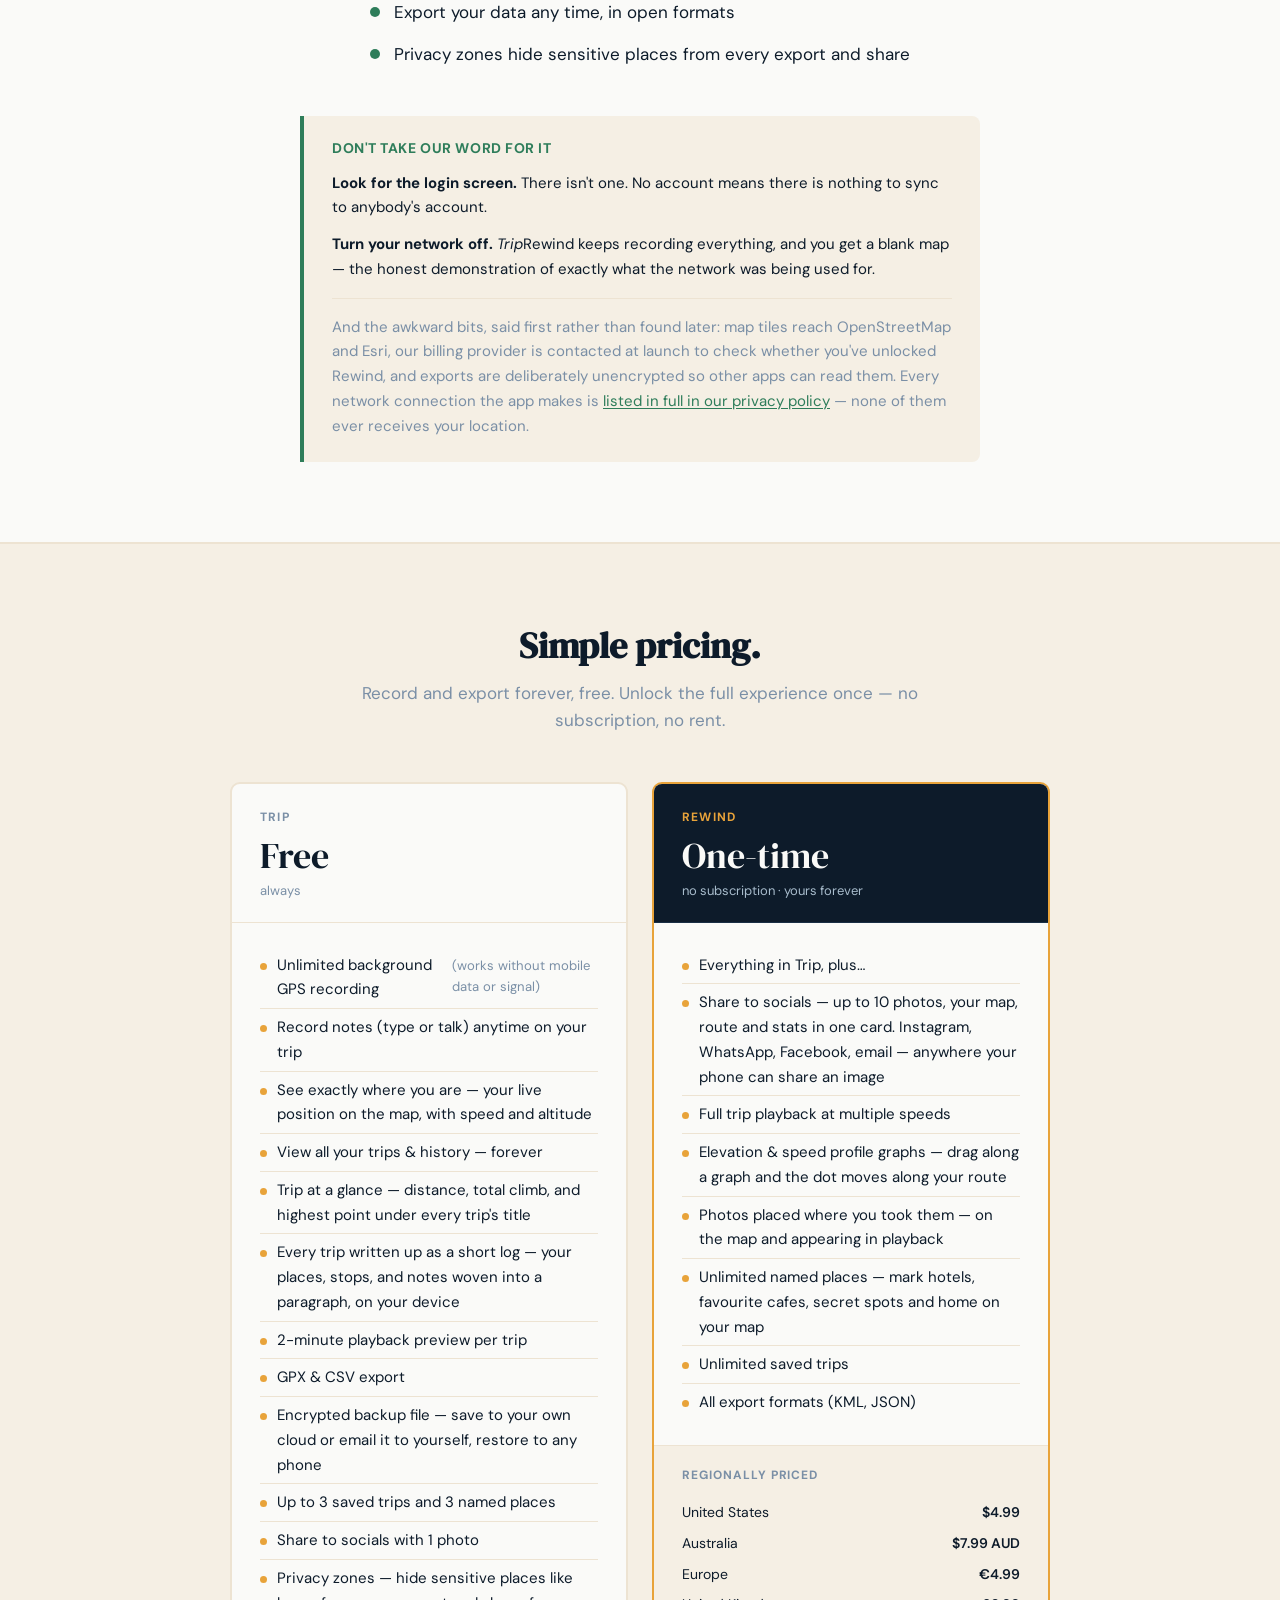
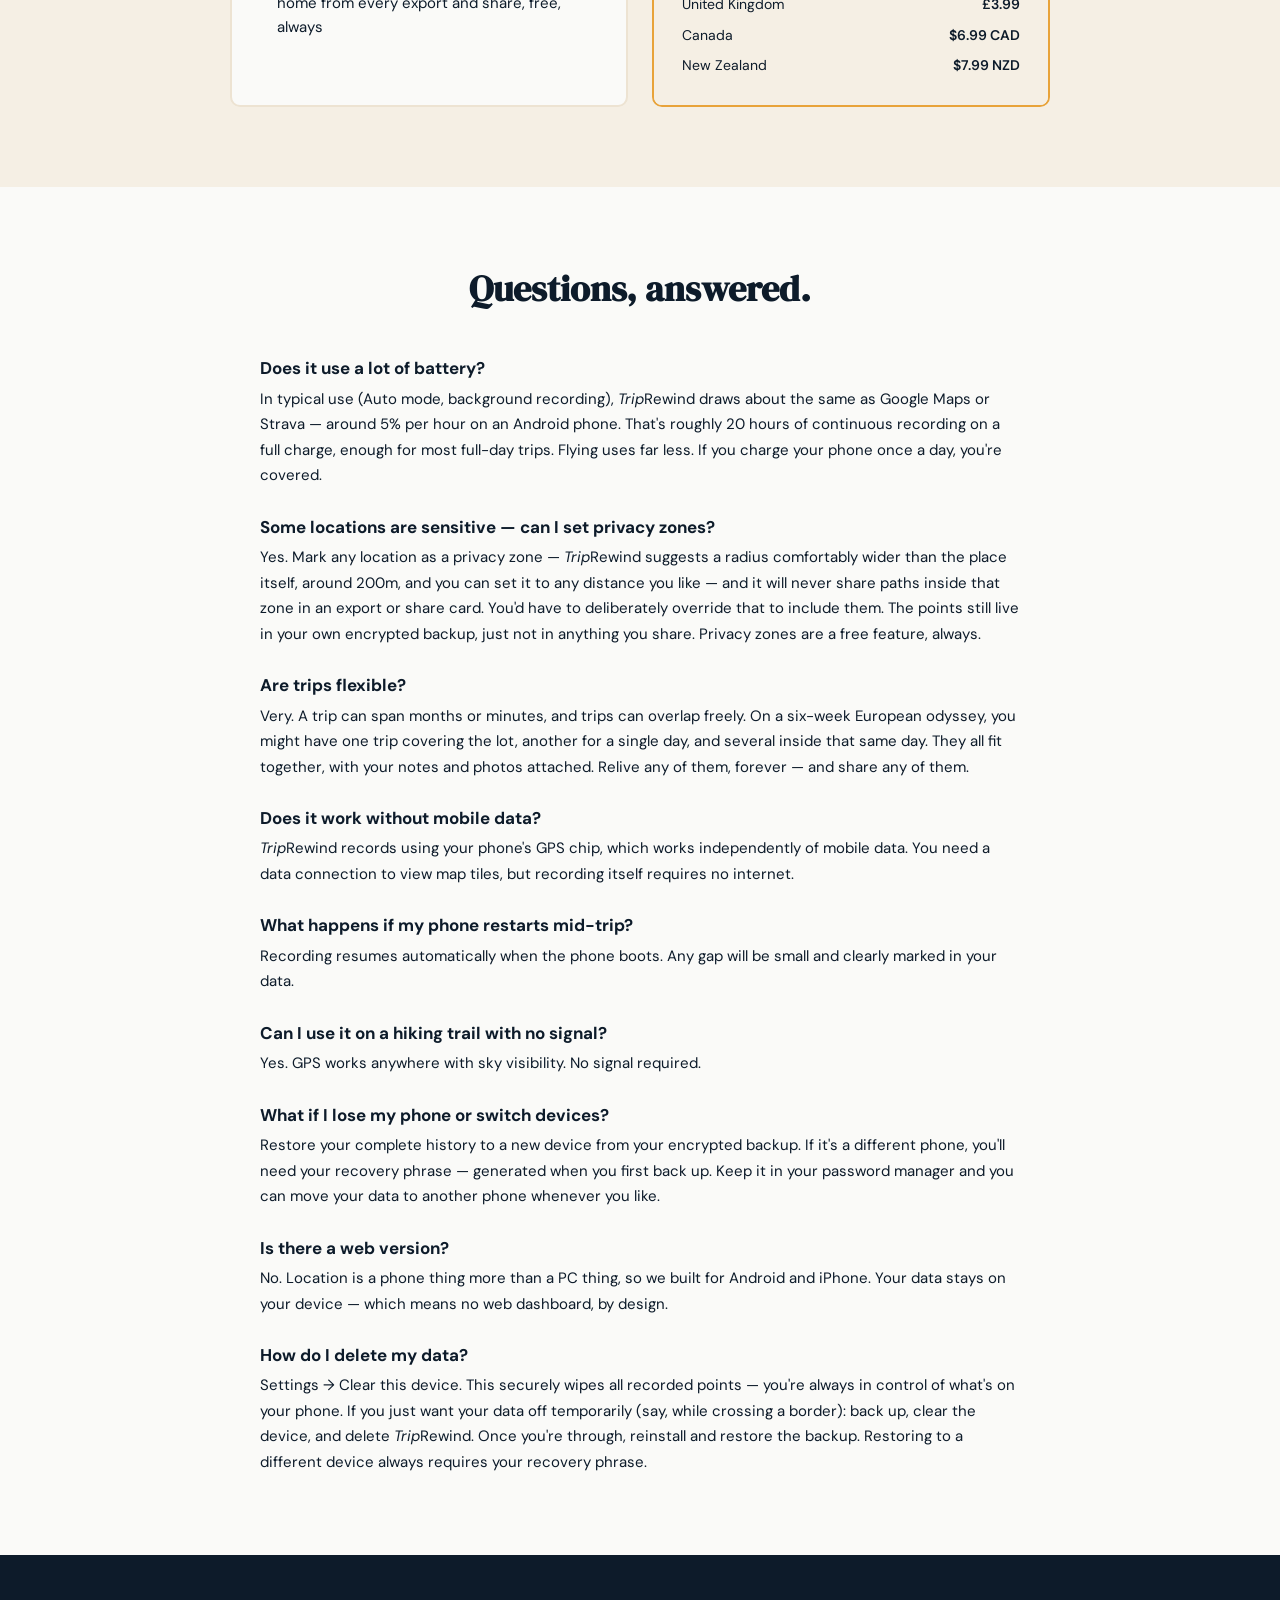
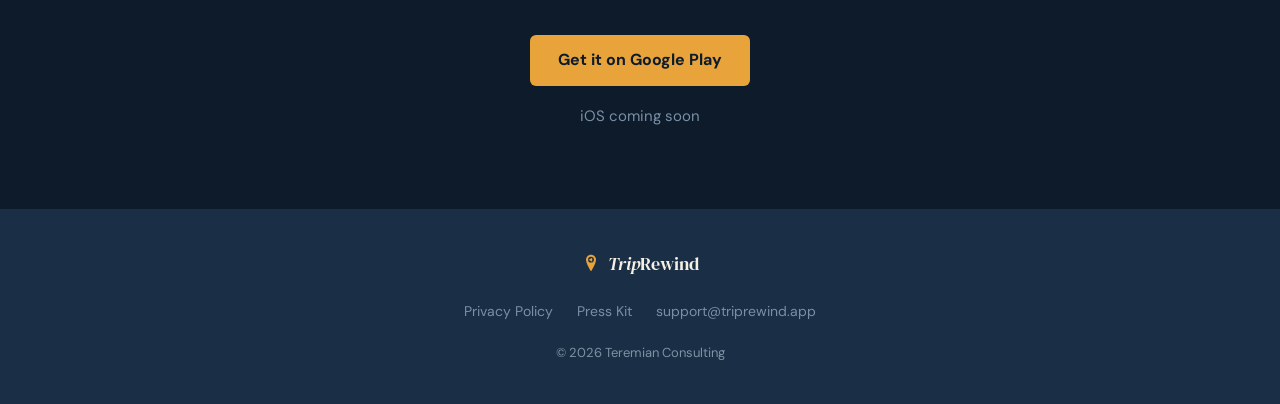
==== commit e9543cf0: "Privacy policy rewrite + site freshness pass Policy was still claiming "no analytics of any kind" (s" ====
--- a/index.html
+++ b/index.html
@@ -139,6 +139,33 @@
         <p>Elevation and speed graphs across your trip — scrub one and your route follows along.</p>
       </div>
 
+      <div class="feature">
+        <div class="feature-icon" aria-hidden="true">
+          <!-- Clock / recorded local time icon -->
+          <svg viewBox="0 0 48 48" fill="none" xmlns="http://www.w3.org/2000/svg">
+            <circle cx="24" cy="24" r="18" stroke="#E8A33A" stroke-width="2.5"/>
+            <path d="M24 13V24L31 28" stroke="#E8A33A" stroke-width="2.5" stroke-linecap="round" stroke-linejoin="round"/>
+            <ellipse cx="24" cy="24" rx="8" ry="18" stroke="#F2C46A" stroke-width="1.5"/>
+          </svg>
+        </div>
+        <h3>Times that stay where you were</h3>
+        <p>Breakfast at 08:00 in Rome still reads 08:00 when you're home. <i>Trip</i>Rewind keeps the clock you were actually on, so your trips never quietly rewrite themselves into your phone's current time zone.</p>
+      </div>
+
+      <div class="feature">
+        <div class="feature-icon" aria-hidden="true">
+          <!-- Note / microphone icon -->
+          <svg viewBox="0 0 48 48" fill="none" xmlns="http://www.w3.org/2000/svg">
+            <rect x="19" y="6" width="10" height="19" rx="5" fill="#E8A33A"/>
+            <path d="M13 22C13 28.075 17.925 33 24 33C30.075 33 35 28.075 35 22" stroke="#E8A33A" stroke-width="2.5" stroke-linecap="round"/>
+            <line x1="24" y1="33" x2="24" y2="41" stroke="#E8A33A" stroke-width="2.5" stroke-linecap="round"/>
+            <line x1="17" y1="41" x2="31" y2="41" stroke="#E8A33A" stroke-width="2.5" stroke-linecap="round"/>
+          </svg>
+        </div>
+        <h3>Say it before you forget it</h3>
+        <p>Drop a note at any moment — speak it or type it. It pins to the map exactly where you were standing, and shows up again when you replay the trip.</p>
+      </div>
+
     </div>
   </section>
 
@@ -250,13 +277,22 @@
         <line x1="26" y1="38" x2="26" y2="43" stroke="#F5EFE4" stroke-width="2.5" stroke-linecap="round"/>
       </svg>
     </div>
-    <h2>Built for privacy from day one.</h2>
+    <h2>Nothing leaves unless you send it.</h2>
+    <p class="privacy-lede">There is no &ldquo;<i>Trip</i>Rewind Central&rdquo;. Your journeys never come to us — there is nowhere for them to go. No login, no account, no sync, no background upload, nothing scheduled. Every single thing that ever leaves your phone — a trip to WhatsApp, a card to Facebook, an export to your computer, a backup — leaves because you tapped the button that sends it.</p>
     <ul class="privacy-bullets" role="list">
-      <li>No account required</li>
-      <li>No data ever leaves your device</li>
+      <li>No account, no login — we don't know who you are</li>
+      <li>Your location data is never sent off your device</li>
+      <li>No ads, no third-party analytics, no behavioural tracking</li>
       <li>Export your data any time, in open formats</li>
       <li>Privacy zones hide sensitive places from every export and share</li>
     </ul>
+
+    <div class="privacy-check">
+      <h3>Don't take our word for it</h3>
+      <p><strong>Look for the login screen.</strong> There isn't one. No account means there is nothing to sync to anybody's account.</p>
+      <p><strong>Turn your network off.</strong> <i>Trip</i>Rewind keeps recording everything, and you get a blank map — the honest demonstration of exactly what the network was being used for.</p>
+      <p class="privacy-check-foot">And the awkward bits, said first rather than found later: map tiles reach OpenStreetMap and Esri, our billing provider is contacted at launch to check whether you've unlocked Rewind, and exports are deliberately unencrypted so other apps can read them. Every network connection the app makes is <a href="/privacy/#network">listed in full in our privacy policy</a> &mdash; none of them ever receives your location.</p>
+    </div>
   </section>
 
   <!-- ── Pricing ──────────────────────────────────────────────── -->
@@ -336,7 +372,7 @@
 
         <div class="faq-item">
           <h3>Some locations are sensitive — can I set privacy zones?</h3>
-          <p>Yes. Add a privacy zone around any location — 250m by default, any distance you like — and <i>Trip</i>Rewind will never share paths inside that zone in an export or share card. The points still live in your secure backup, just not in anything you share. Privacy zones are a free feature, always.</p>
+          <p>Yes. Mark any location as a privacy zone — <i>Trip</i>Rewind suggests a radius comfortably wider than the place itself, around 200m, and you can set it to any distance you like — and it will never share paths inside that zone in an export or share card. You'd have to deliberately override that to include them. The points still live in your own encrypted backup, just not in anything you share. Privacy zones are a free feature, always.</p>
         </div>
 
         <div class="faq-item">
--- a/style.css
+++ b/style.css
@@ -431,6 +431,49 @@
   background: var(--privacy-green);
   flex-shrink: 0;
 }
+.privacy-lede {
+  max-width: 680px;
+  margin: -0.75rem auto 2rem;
+  font-size: 1.0625rem;
+  line-height: 1.7;
+  color: var(--navy);
+}
+.privacy-check {
+  max-width: 680px;
+  margin: 3rem auto 0;
+  padding: 1.5rem 1.75rem;
+  background: var(--cream);
+  border-left: 4px solid var(--privacy-green);
+  border-radius: 0 0.5rem 0.5rem 0;
+  text-align: left;
+}
+.privacy-check h3 {
+  font-family: var(--font-body);
+  font-size: 0.875rem;
+  font-weight: 700;
+  text-transform: uppercase;
+  letter-spacing: 0.04em;
+  color: var(--privacy-green);
+  margin-bottom: 0.875rem;
+}
+.privacy-check p {
+  font-size: 0.9375rem;
+  line-height: 1.65;
+  color: var(--navy);
+  margin-bottom: 0.75rem;
+}
+.privacy-check .privacy-check-foot {
+  margin: 1rem 0 0;
+  padding-top: 1rem;
+  border-top: 1px solid var(--cream-dark);
+  color: var(--slate);
+}
+.privacy-check a {
+  color: var(--privacy-green);
+  text-decoration: underline;
+  text-underline-offset: 2px;
+}
+.privacy-check a:hover { color: var(--navy); }
 
 /* ── Pricing ───────────────────────────────────────────────────── */
 .pricing {
@@ -716,6 +759,47 @@
 }
 .prose .contact-block a { color: var(--navy); font-weight: 600; }
 
+/* Network-egress table — wide content scrolls itself, never the page */
+.table-scroll {
+  overflow-x: auto;
+  -webkit-overflow-scrolling: touch;
+  margin: 0.5rem 0 1.5rem;
+  border: 1px solid var(--cream-dark);
+  border-radius: 0.5rem;
+}
+.egress-table {
+  width: 100%;
+  min-width: 620px;
+  border-collapse: collapse;
+  font-size: 0.875rem;
+}
+.egress-table th {
+  text-align: left;
+  font-size: 0.75rem;
+  text-transform: uppercase;
+  letter-spacing: 0.04em;
+  color: var(--slate);
+  font-weight: 700;
+  padding: 0.75rem 0.875rem;
+  background: var(--cream);
+  border-bottom: 1px solid var(--cream-dark);
+}
+.egress-table td {
+  padding: 0.75rem 0.875rem;
+  vertical-align: top;
+  line-height: 1.5;
+  color: var(--navy);
+  border-bottom: 1px solid var(--cream-dark);
+}
+.egress-table td:first-child { font-weight: 700; }
+.egress-table tr:last-child td { border-bottom: none; }
+.egress-table .egress-note {
+  display: block;
+  font-weight: 400;
+  font-size: 0.75rem;
+  color: var(--slate);
+}
+
 /* ── Press page ────────────────────────────────────────────────── */
 .press-header {
   background: var(--navy);
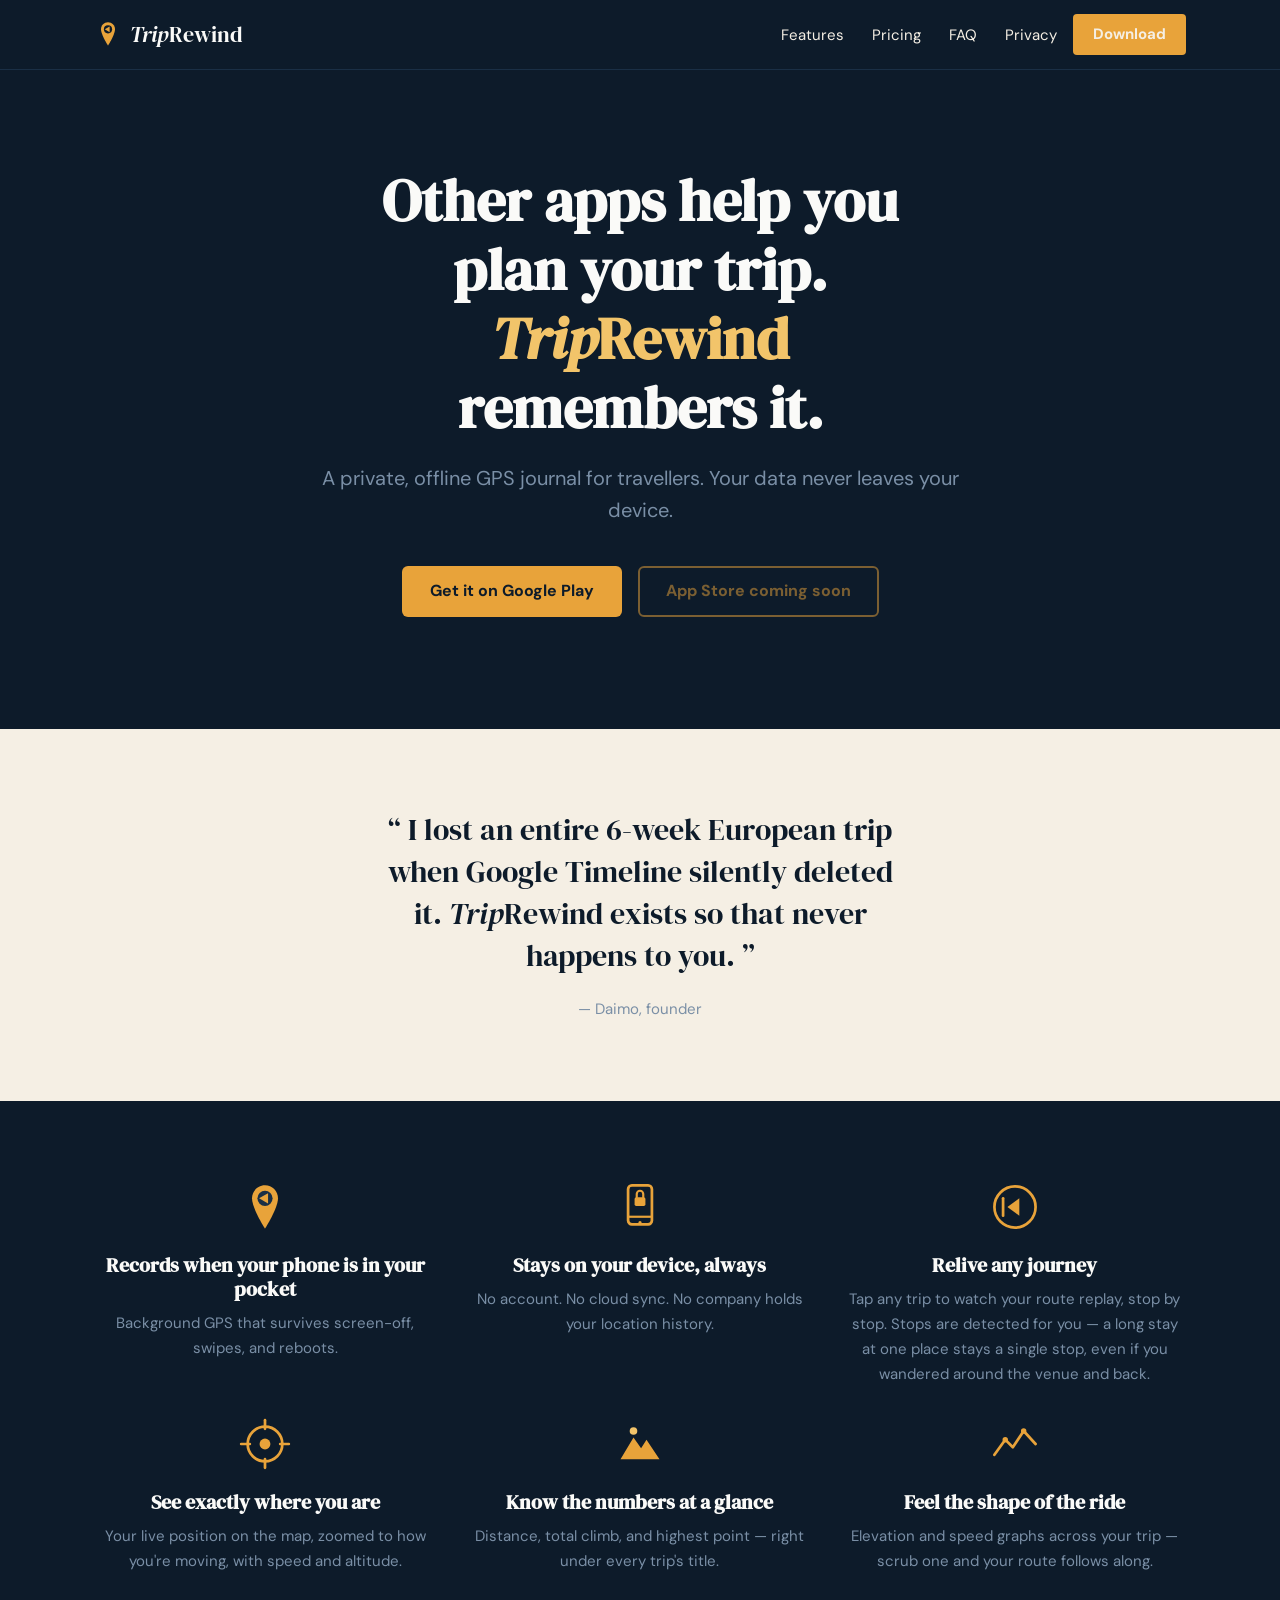
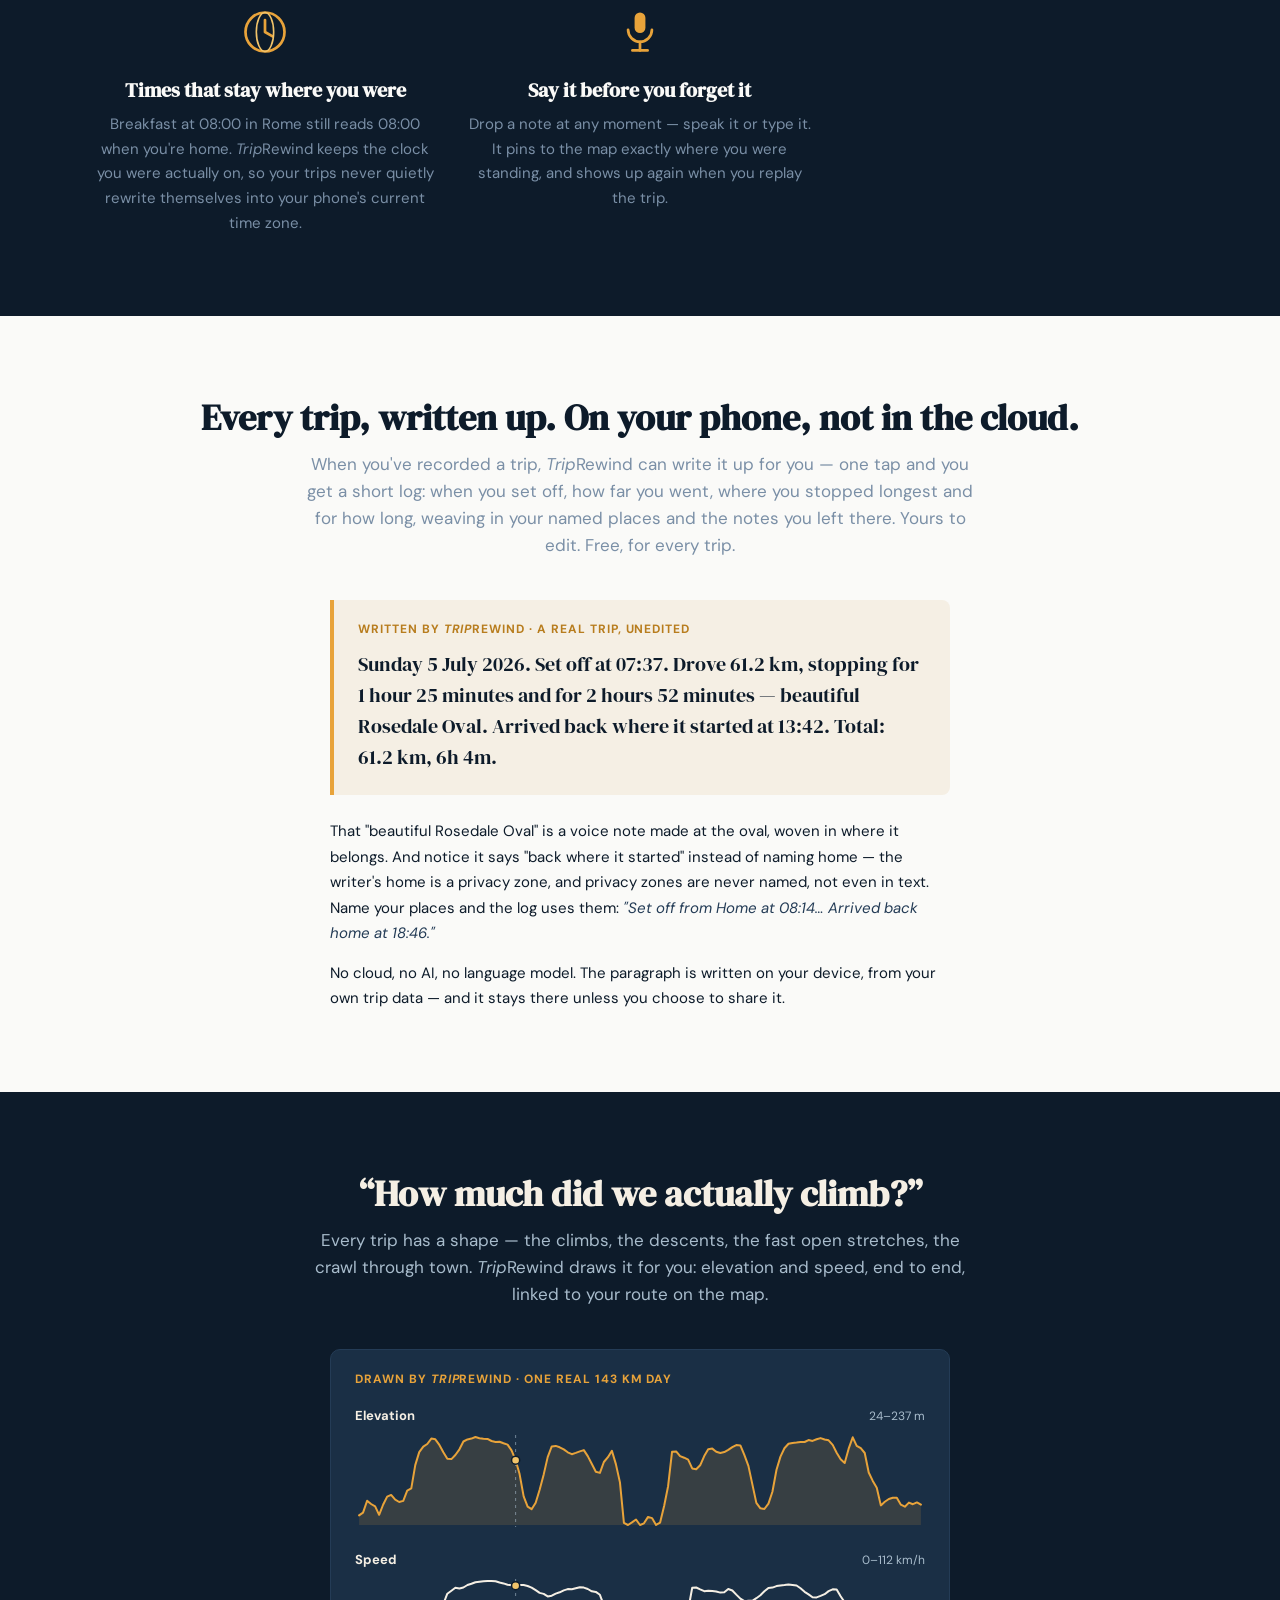
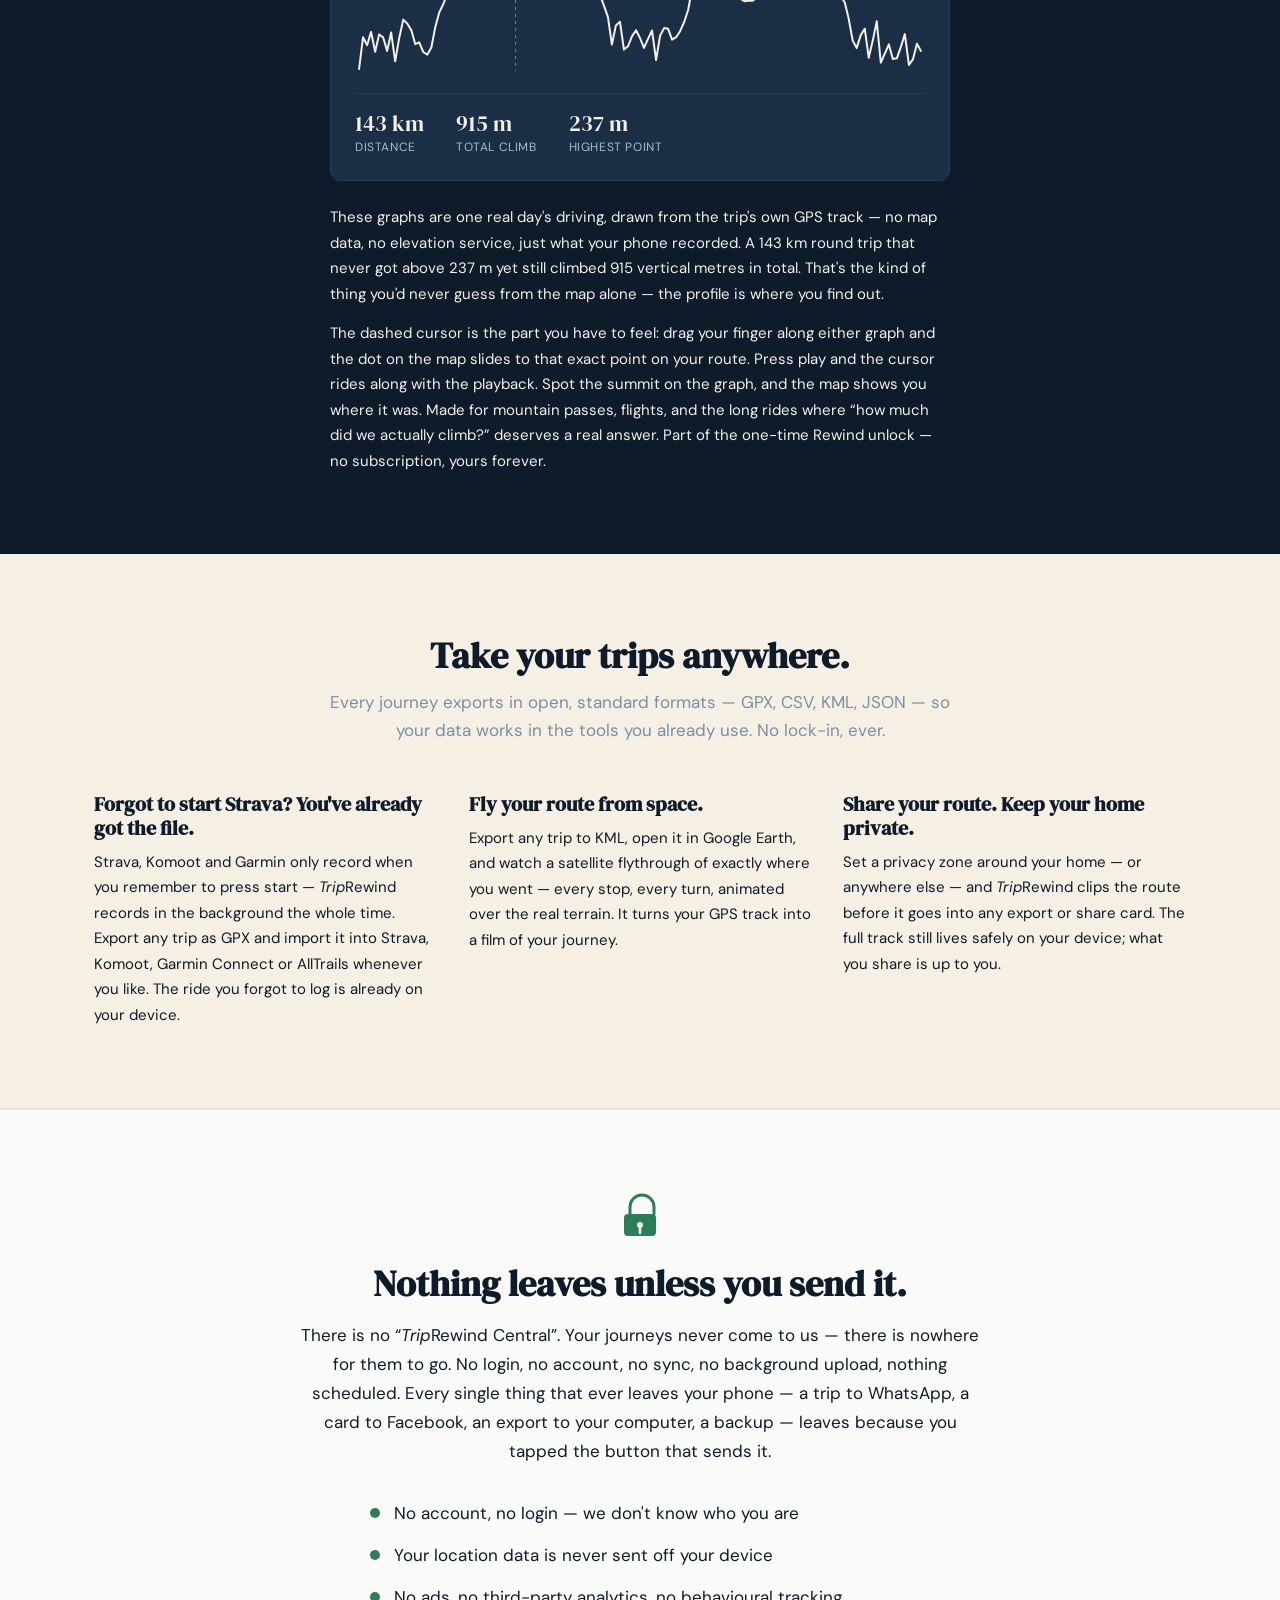
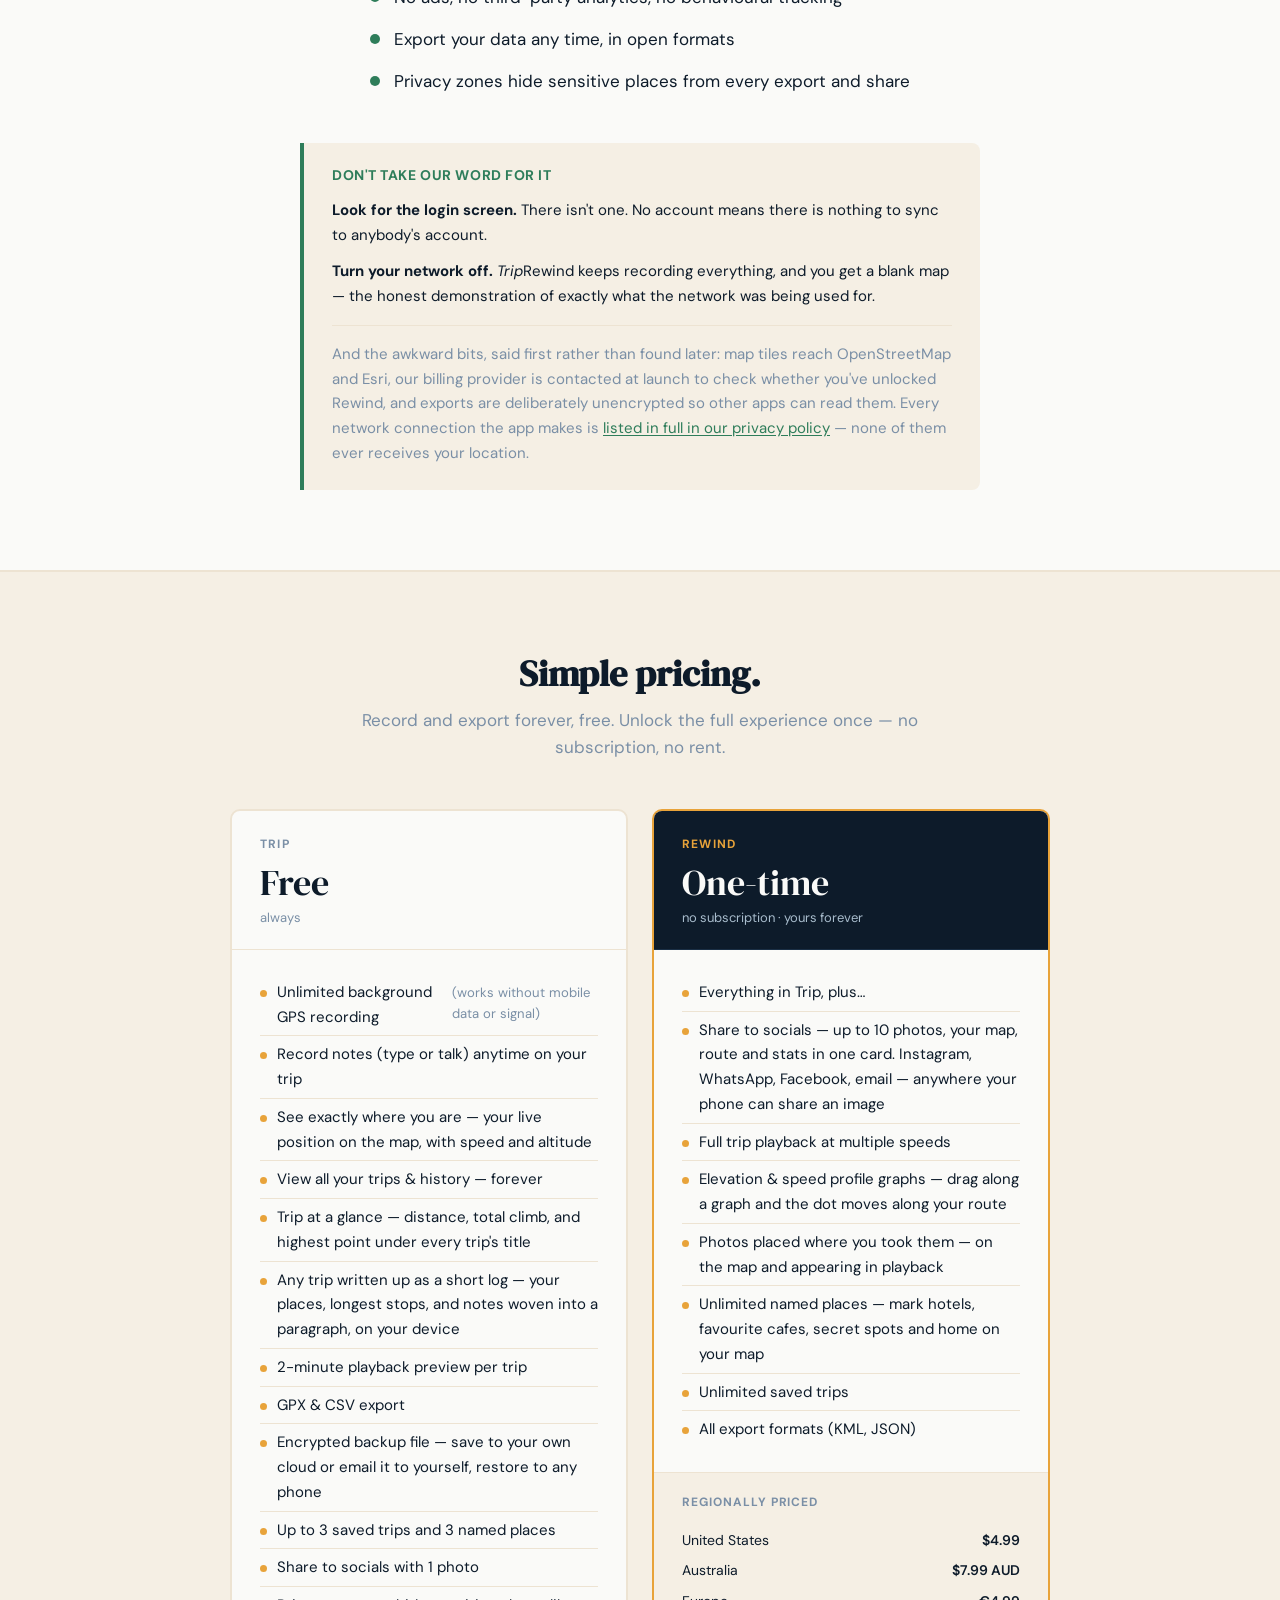
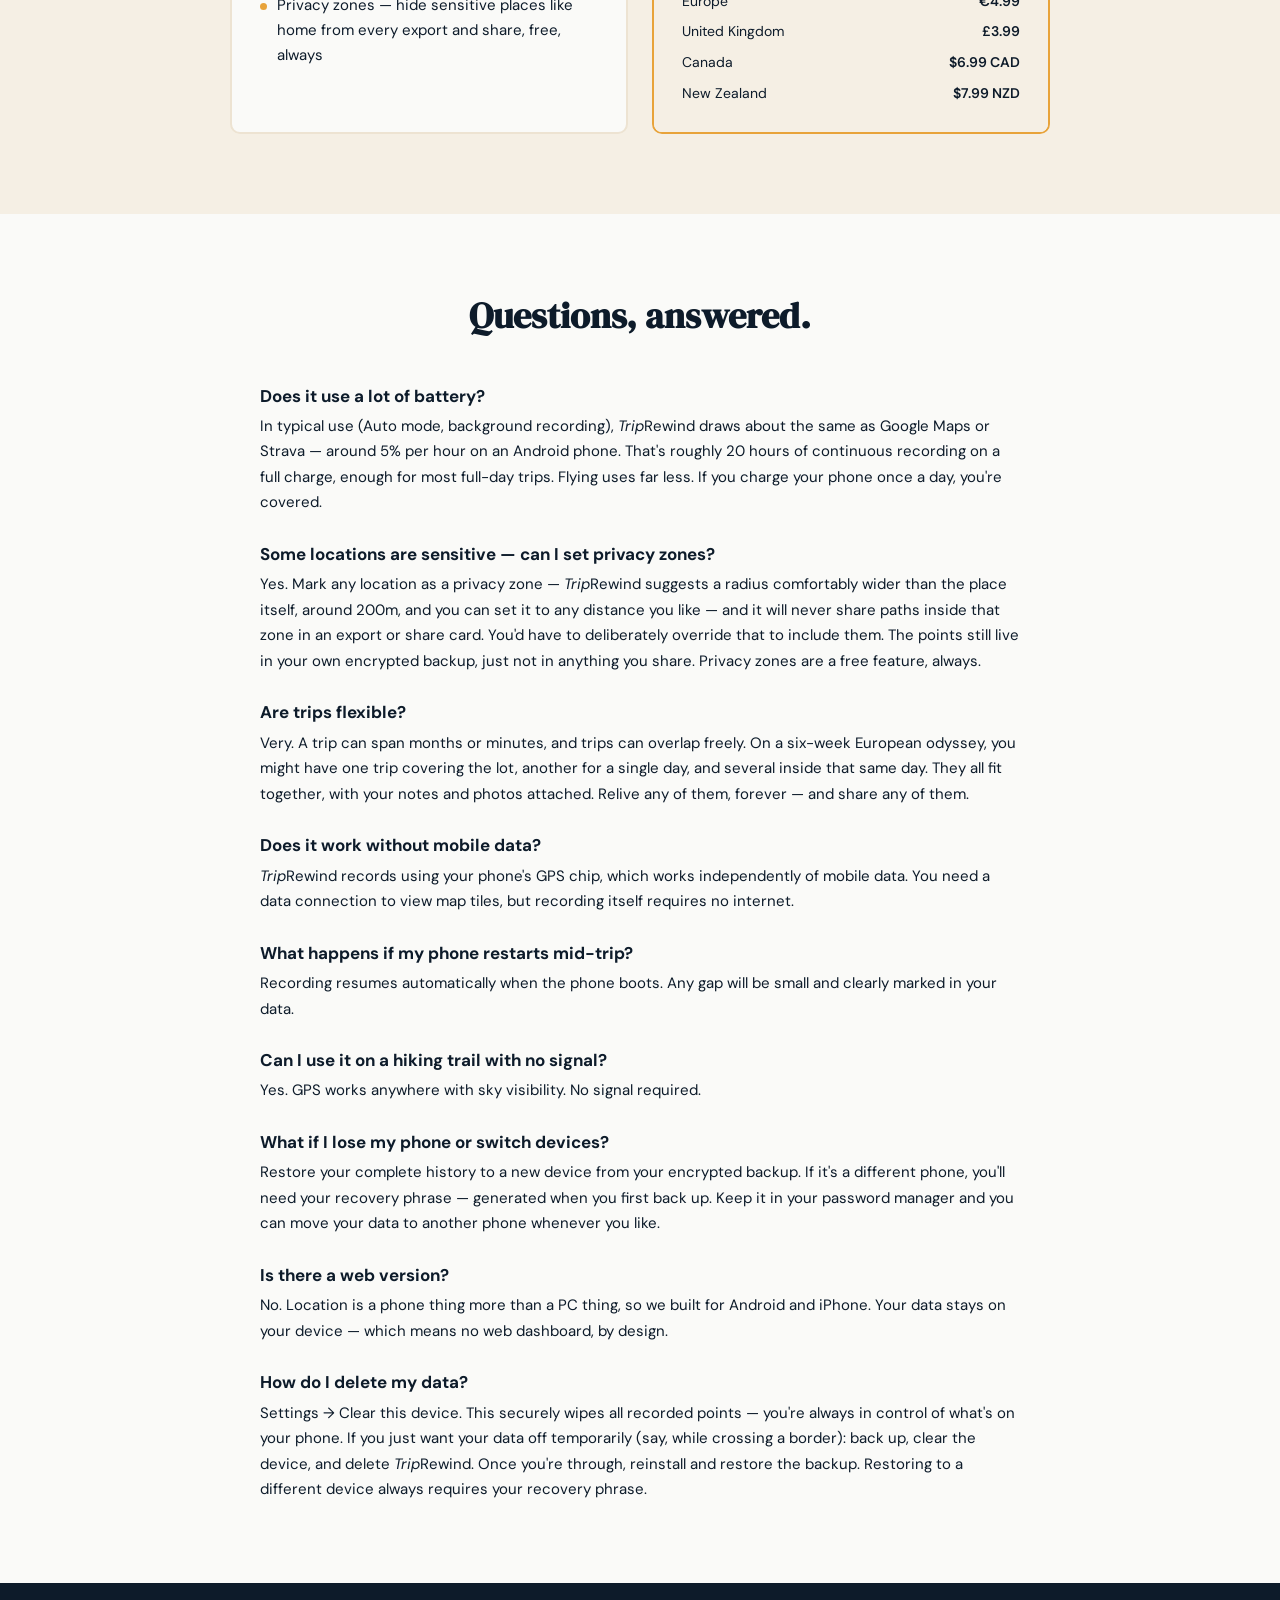
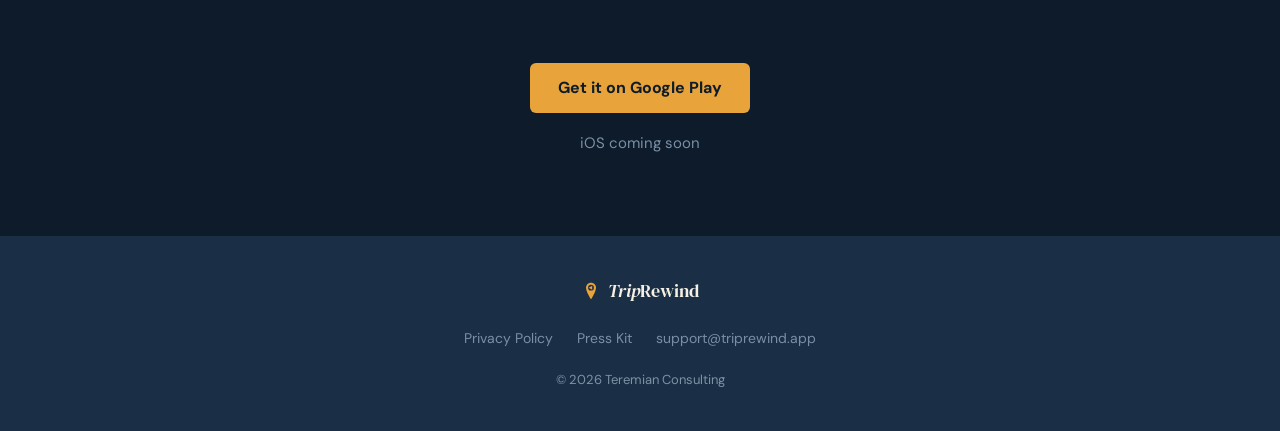
==== commit b8231c99: "rewording tweaks" ====
--- a/index.html
+++ b/index.html
@@ -173,7 +173,7 @@
   <section class="narrative" id="narrative" aria-label="Auto trip narrative">
     <div class="container">
       <h2>Every trip, written up. On your phone, not in the cloud.</h2>
-      <p class="narrative-subhead">When a trip ends, <i>Trip</i>Rewind writes it up as a short log — when you set off, how far you went, where you stopped and for how long — weaving in your named places and any notes you made along the way. Free, for every trip.</p>
+      <p class="narrative-subhead">When you've recorded a trip, <i>Trip</i>Rewind can write it up for you — one tap and you get a short log: when you set off, how far you went, where you stopped longest and for how long, weaving in your named places and the notes you left there. Yours to edit. Free, for every trip.</p>
 
       <figure class="narrative-sample">
         <figcaption class="narrative-sample-label">Written by <i>Trip</i>Rewind &middot; a real trip, unedited</figcaption>
@@ -314,7 +314,7 @@
             <li>See exactly where you are — your live position on the map, with speed and altitude</li>
             <li>View all your trips &amp; history — forever</li>
             <li>Trip at a glance — distance, total climb, and highest point under every trip's title</li>
-            <li>Every trip written up as a short log — your places, stops, and notes woven into a paragraph, on your device</li>
+            <li>Any trip written up as a short log — your places, longest stops, and notes woven into a paragraph, on your device</li>
             <li>2-minute playback preview per trip</li>
             <li>GPX &amp; CSV export</li>
             <li>Encrypted backup file — save to your own cloud or email it to yourself, restore to any phone</li>
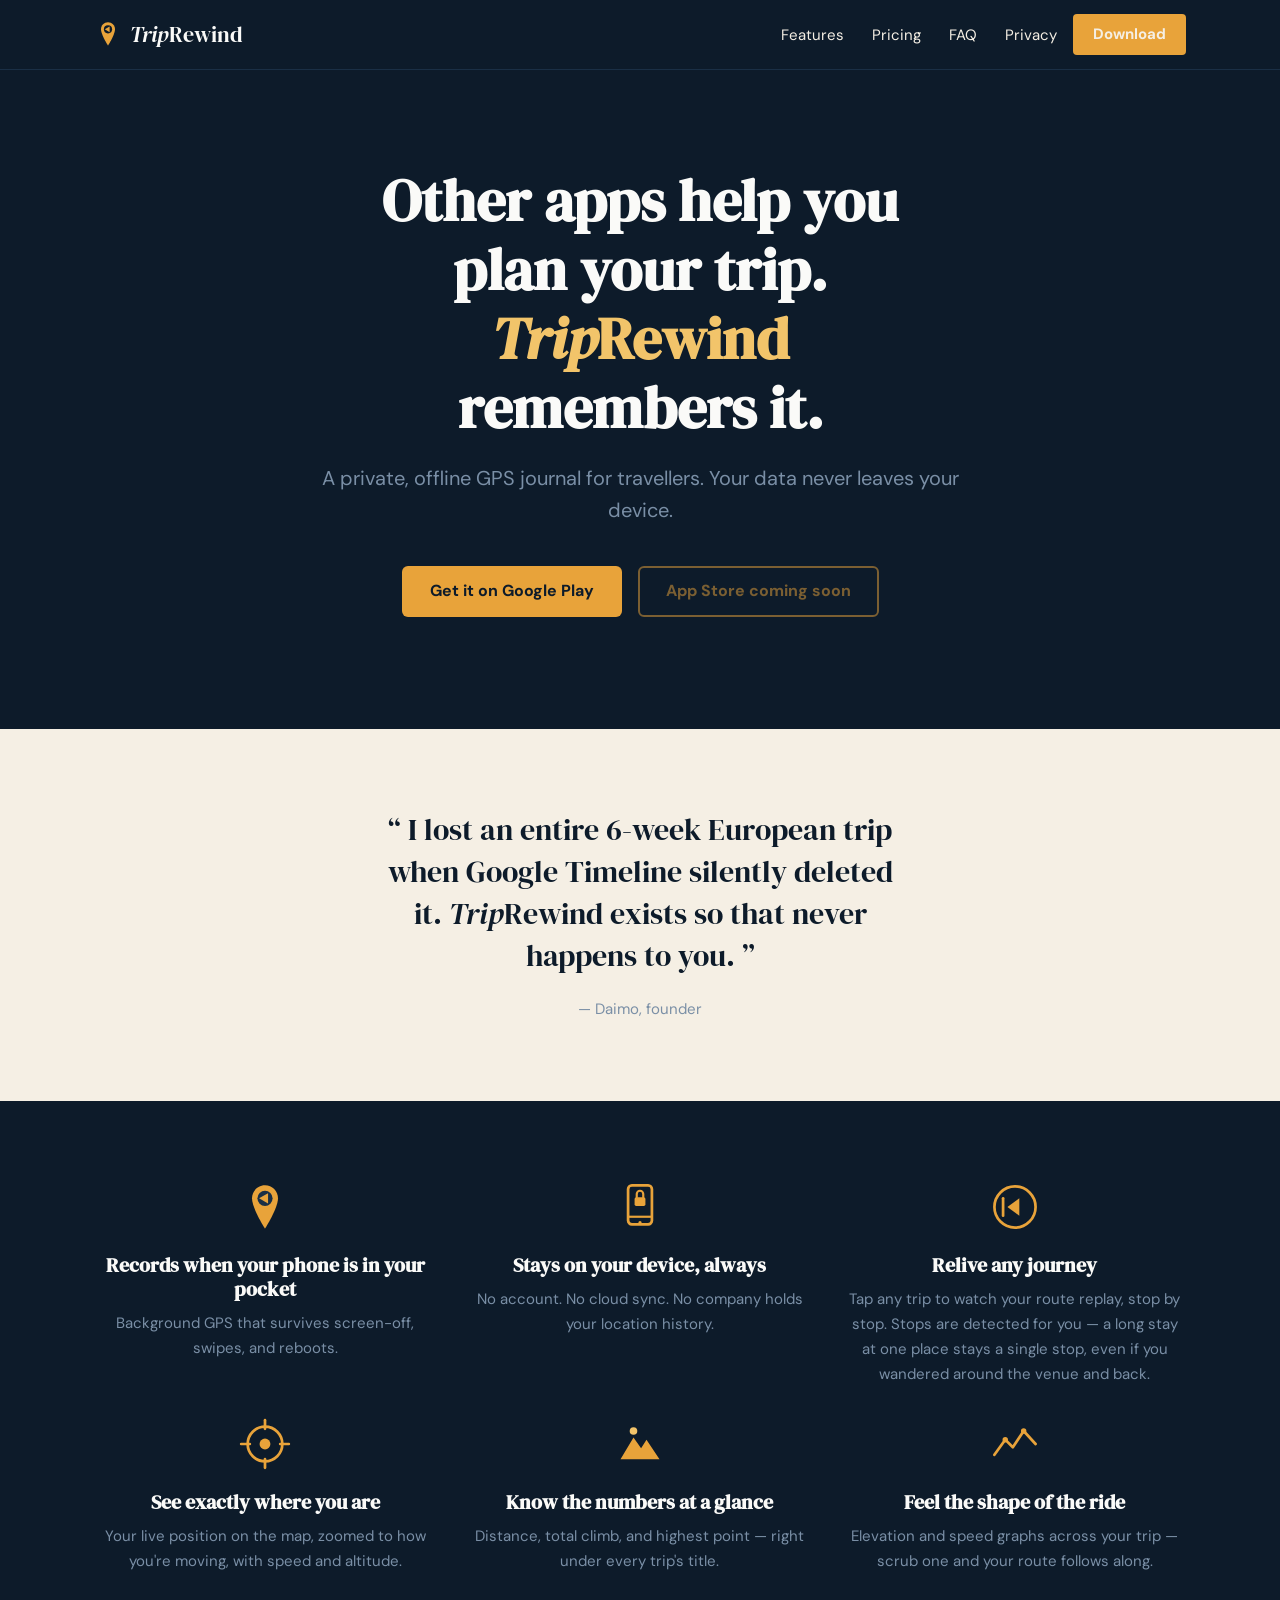
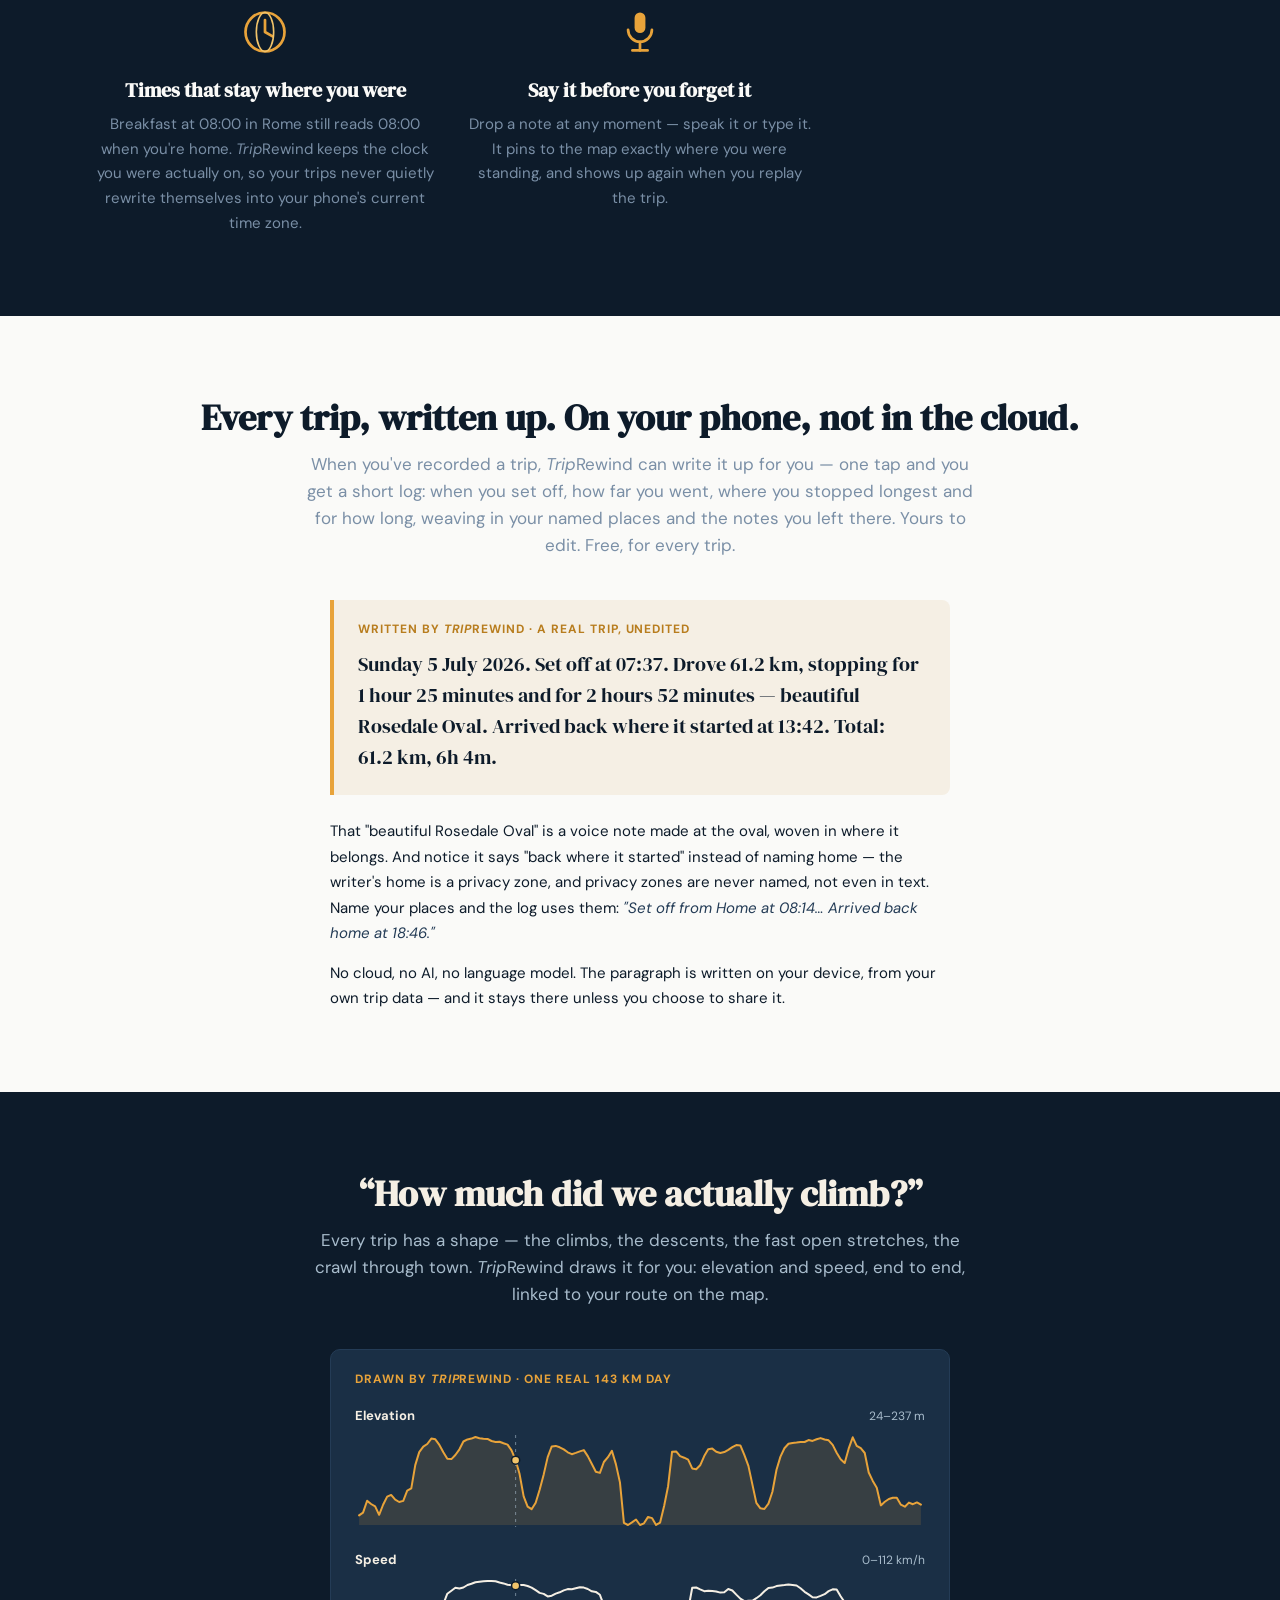
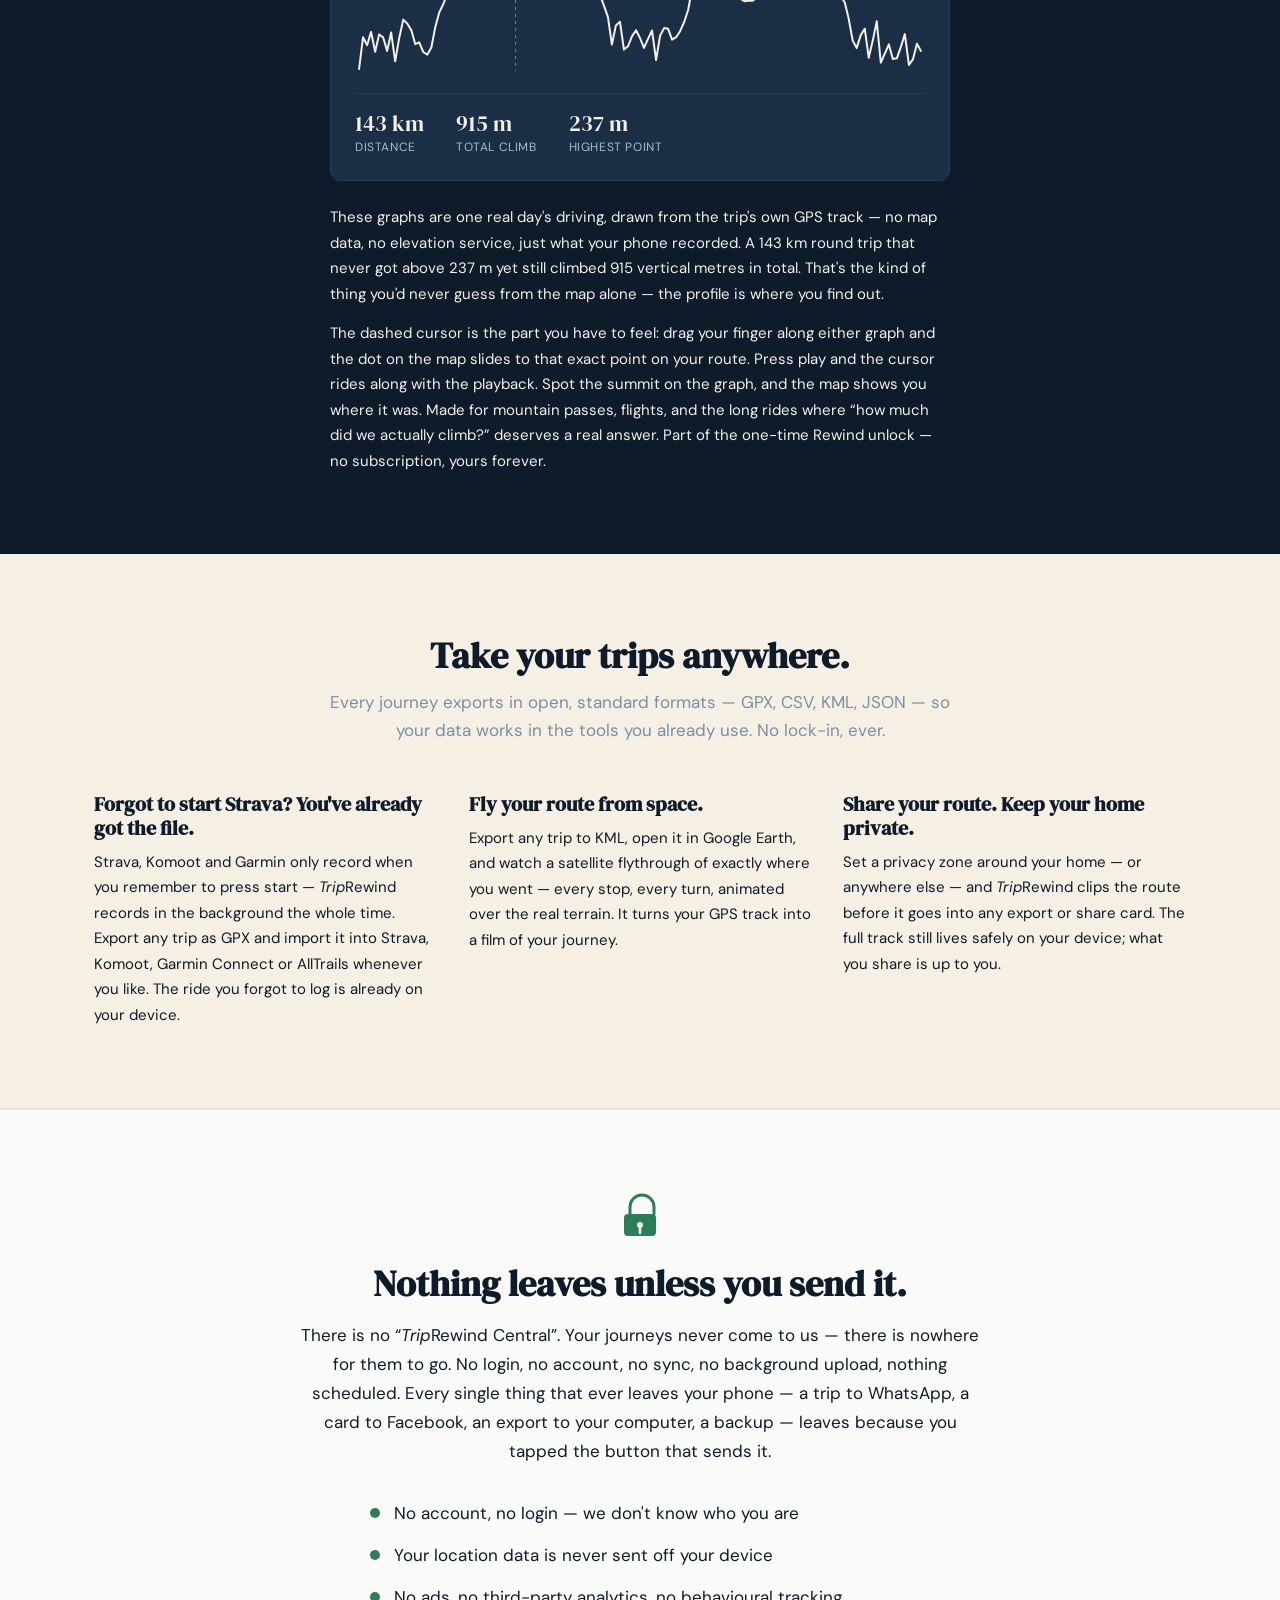
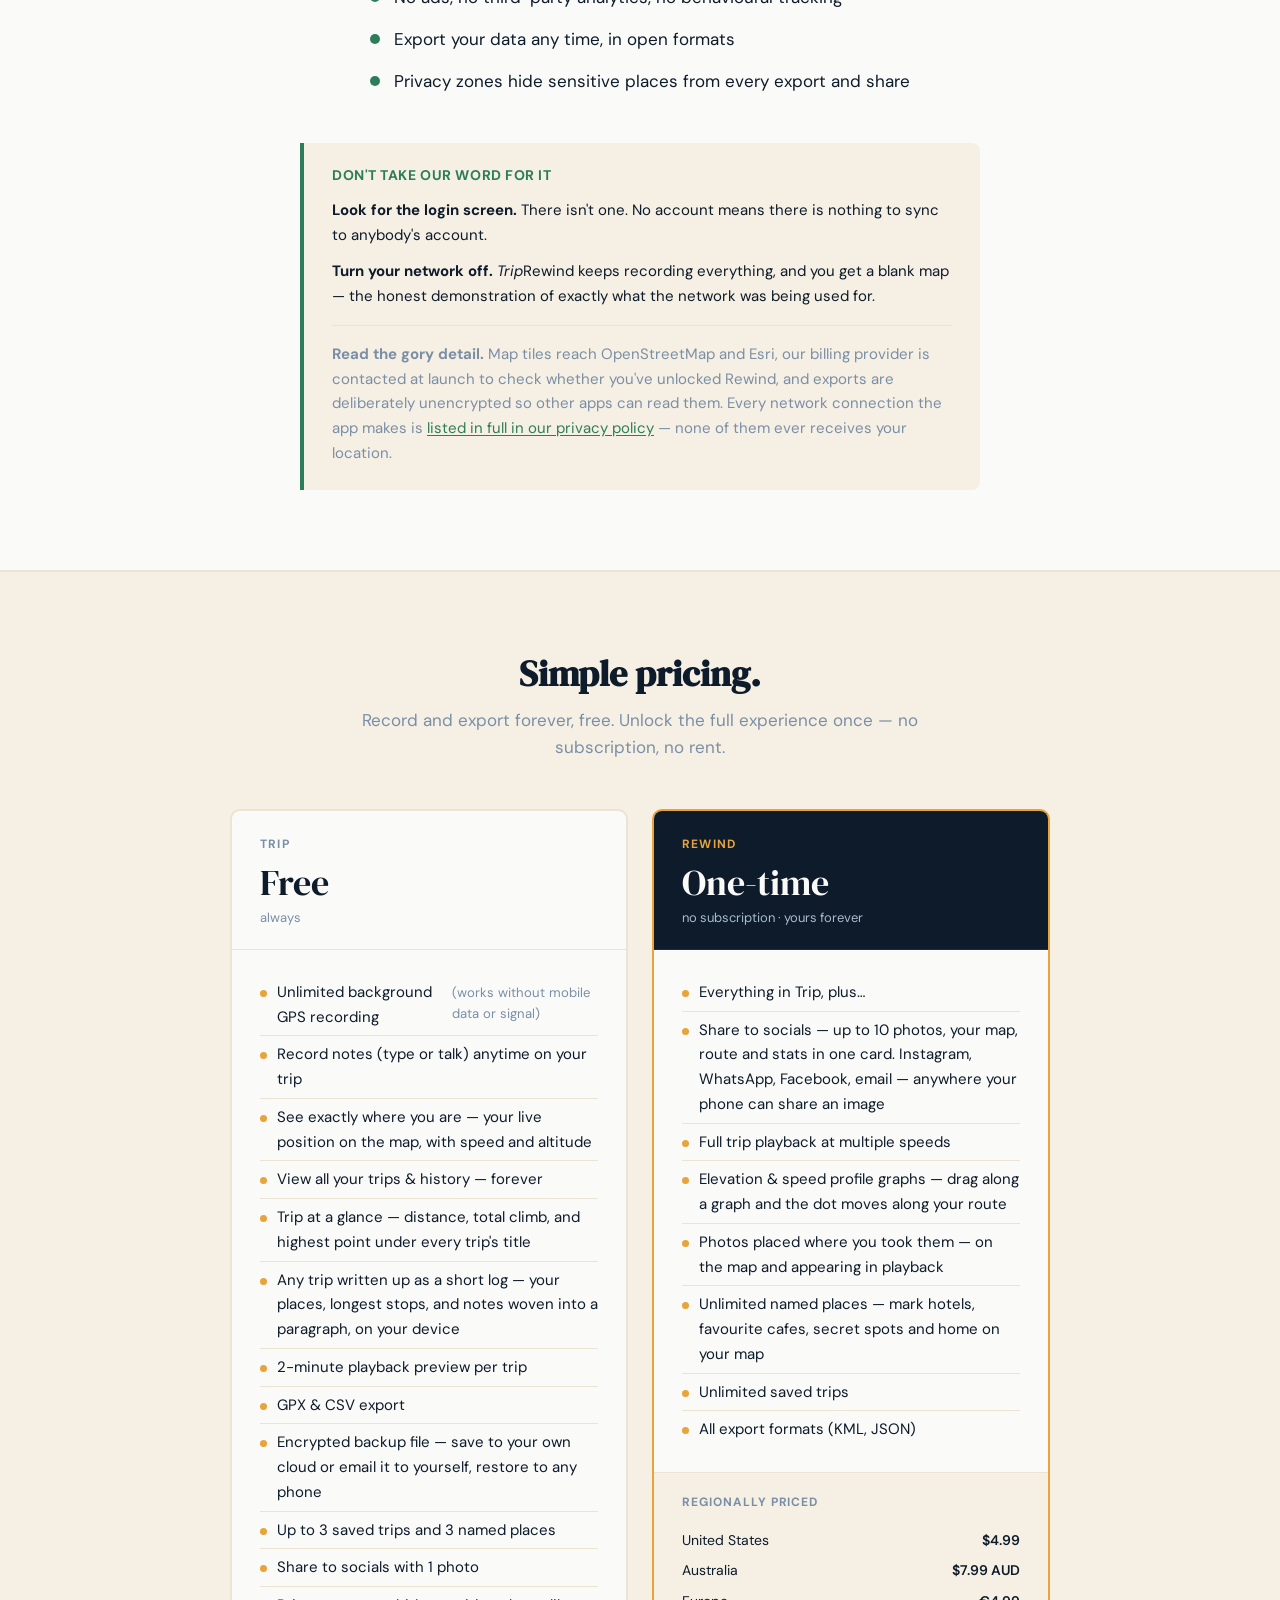
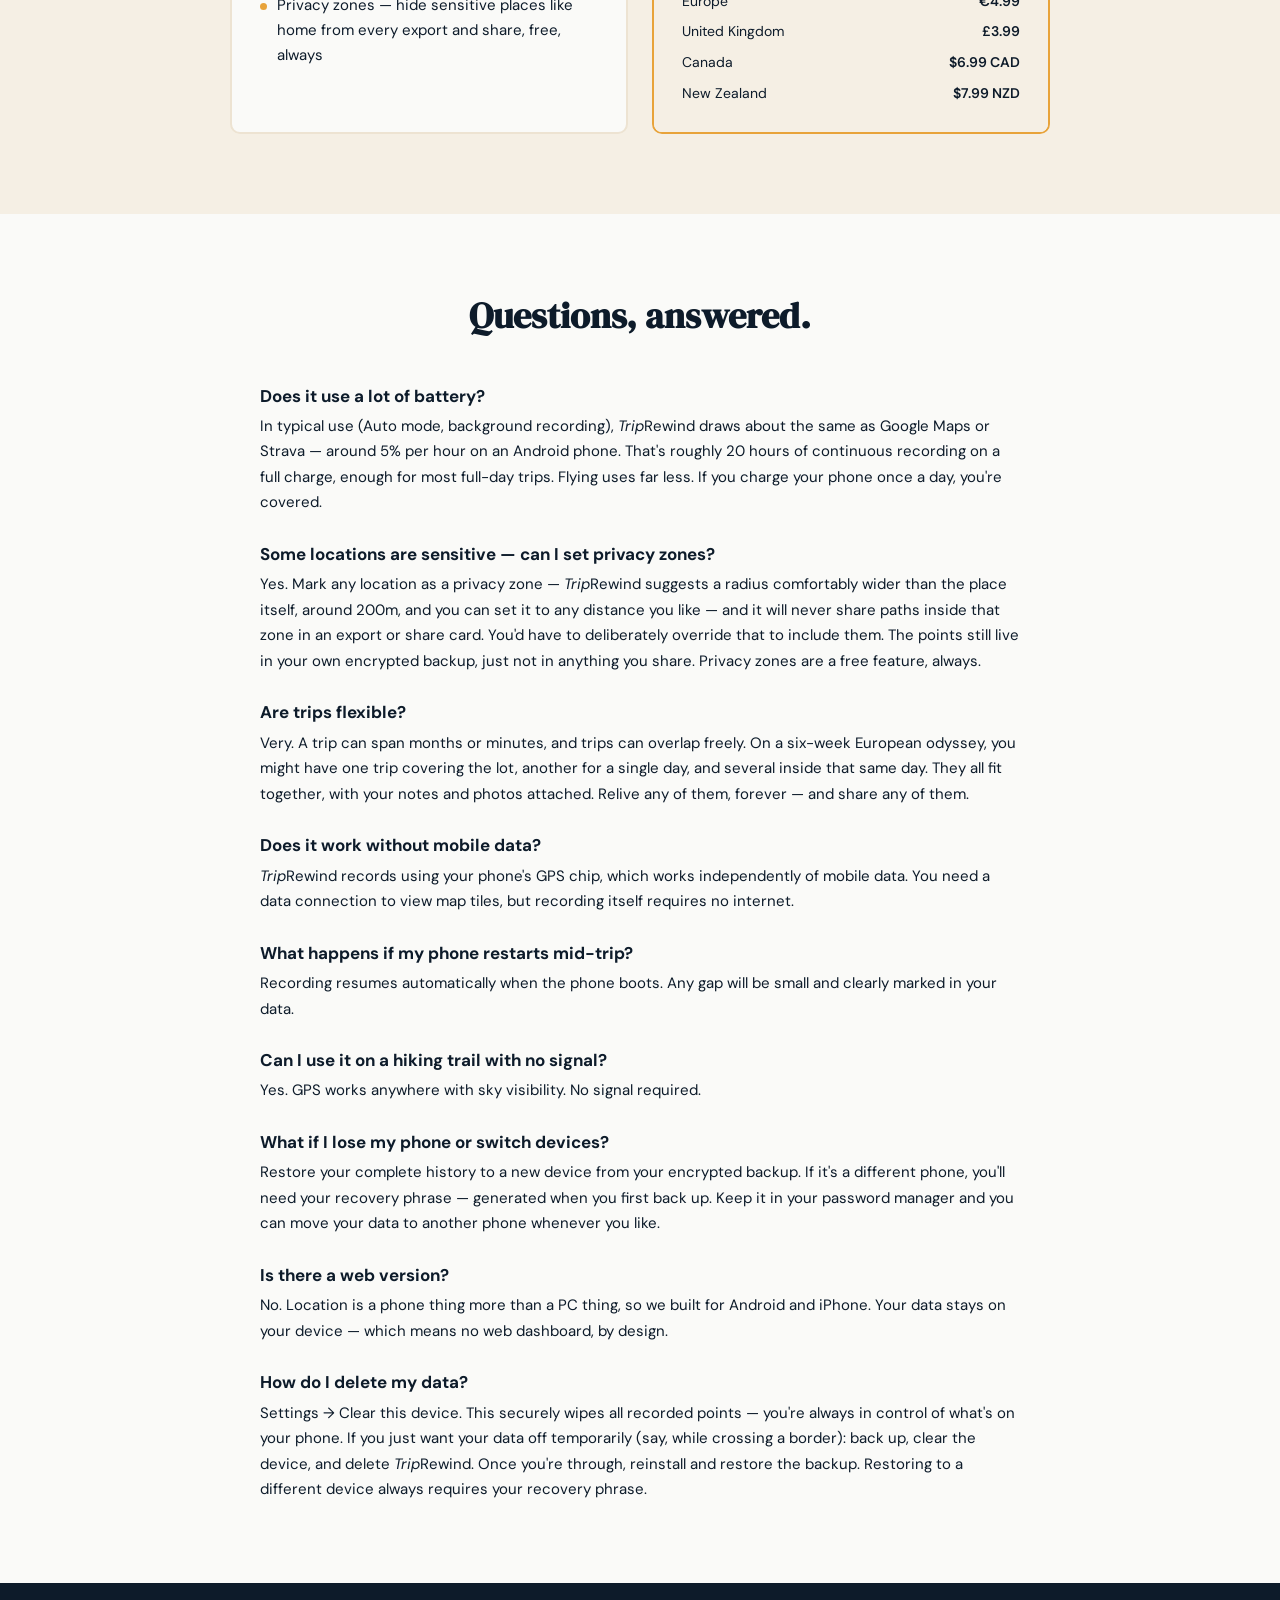
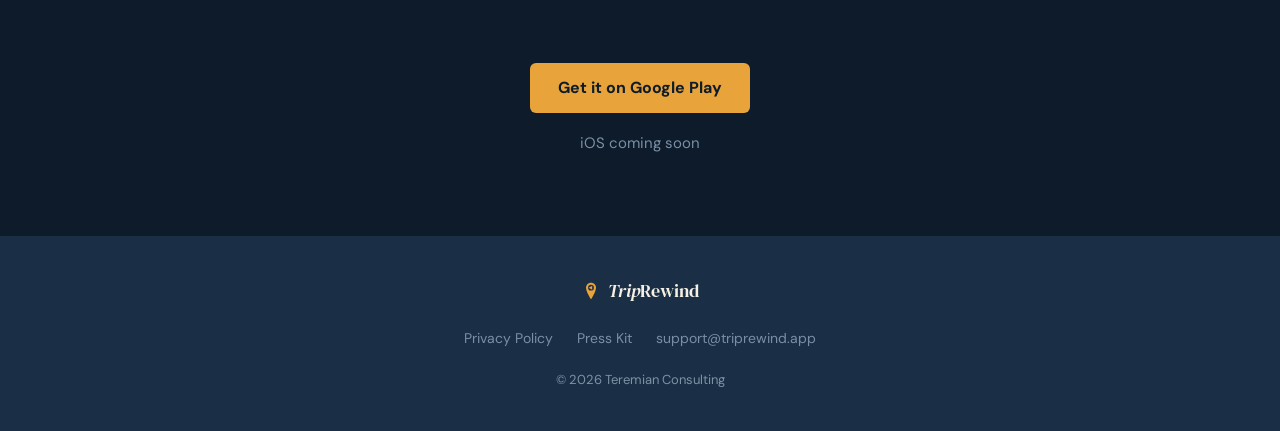
==== commit cf8afc0c: "rewording tweaks" ====
--- a/index.html
+++ b/index.html
@@ -291,7 +291,7 @@
       <h3>Don't take our word for it</h3>
       <p><strong>Look for the login screen.</strong> There isn't one. No account means there is nothing to sync to anybody's account.</p>
       <p><strong>Turn your network off.</strong> <i>Trip</i>Rewind keeps recording everything, and you get a blank map — the honest demonstration of exactly what the network was being used for.</p>
-      <p class="privacy-check-foot">And the awkward bits, said first rather than found later: map tiles reach OpenStreetMap and Esri, our billing provider is contacted at launch to check whether you've unlocked Rewind, and exports are deliberately unencrypted so other apps can read them. Every network connection the app makes is <a href="/privacy/#network">listed in full in our privacy policy</a> &mdash; none of them ever receives your location.</p>
+      <p class="privacy-check-foot"><strong>Read the gory detail.</strong> Map tiles reach OpenStreetMap and Esri, our billing provider is contacted at launch to check whether you've unlocked Rewind, and exports are deliberately unencrypted so other apps can read them. Every network connection the app makes is <a href="/privacy/#network">listed in full in our privacy policy</a> &mdash; none of them ever receives your location.</p>
     </div>
   </section>
 
